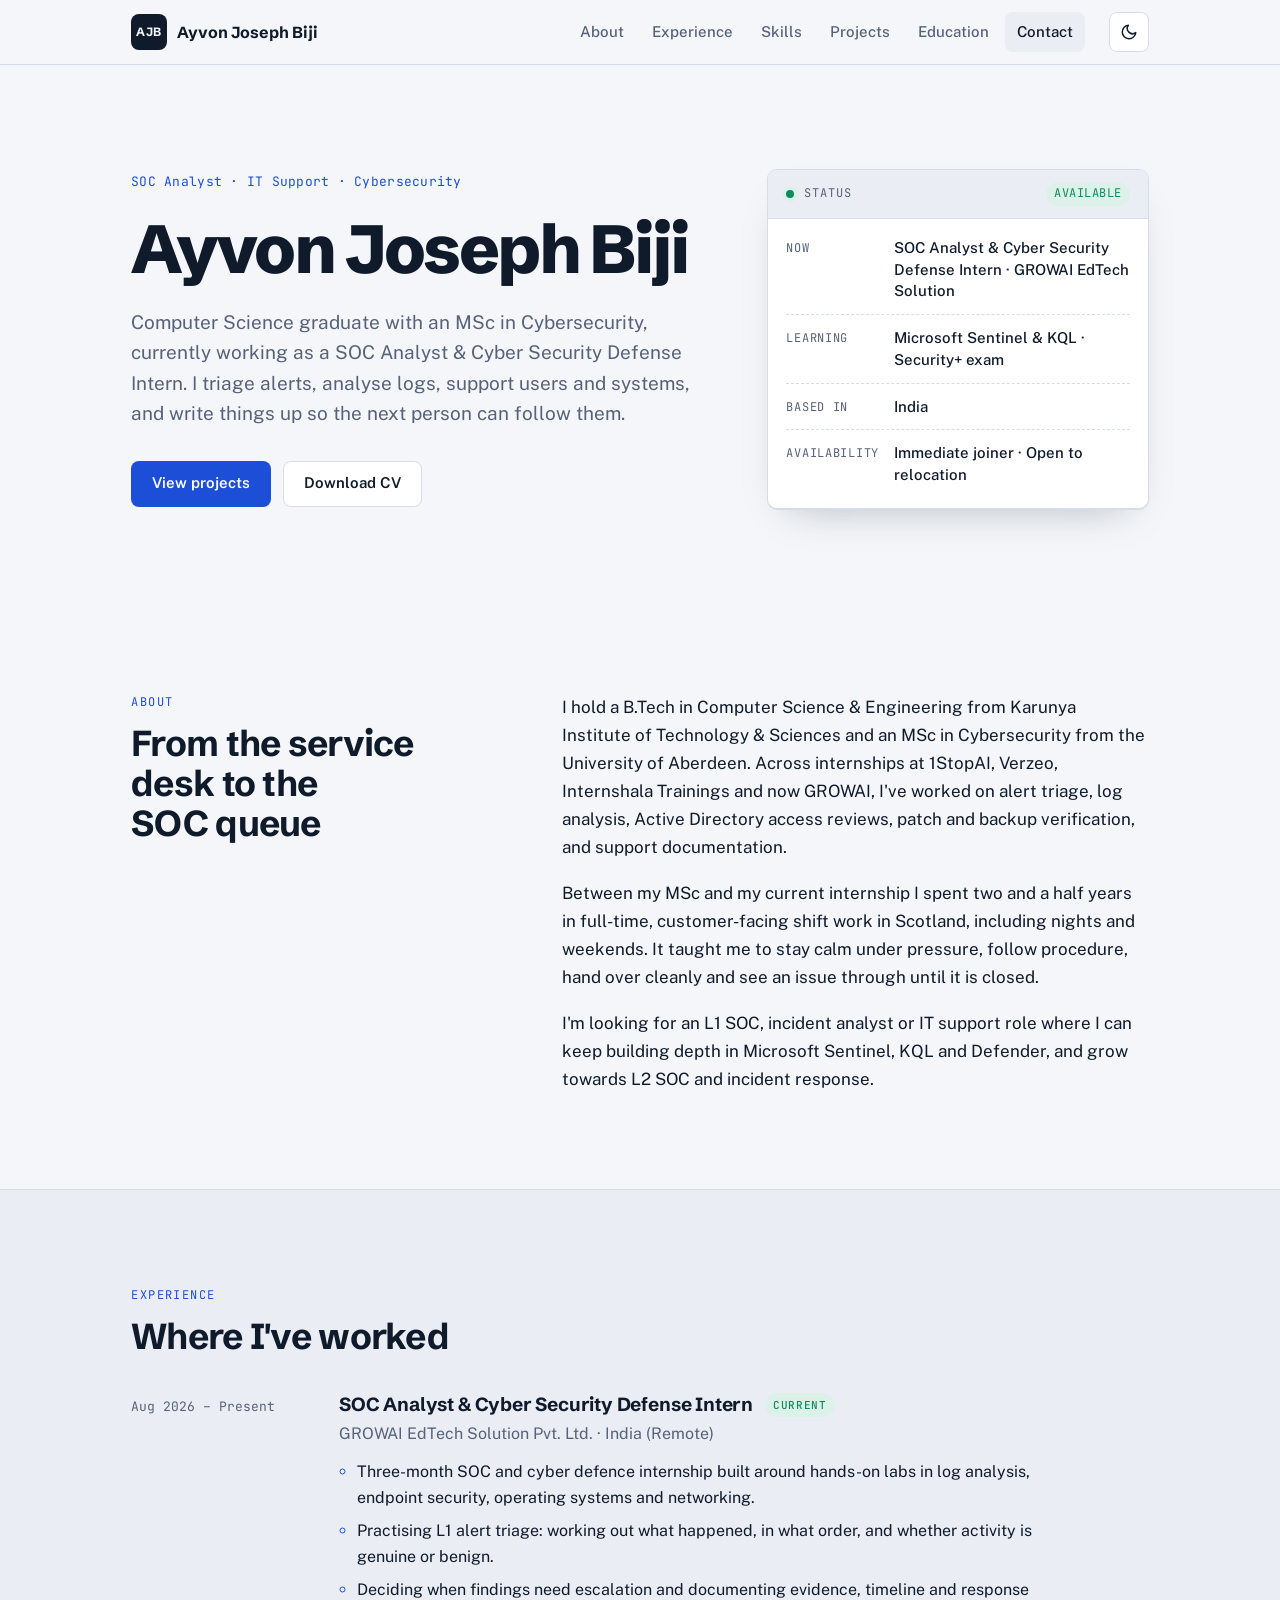
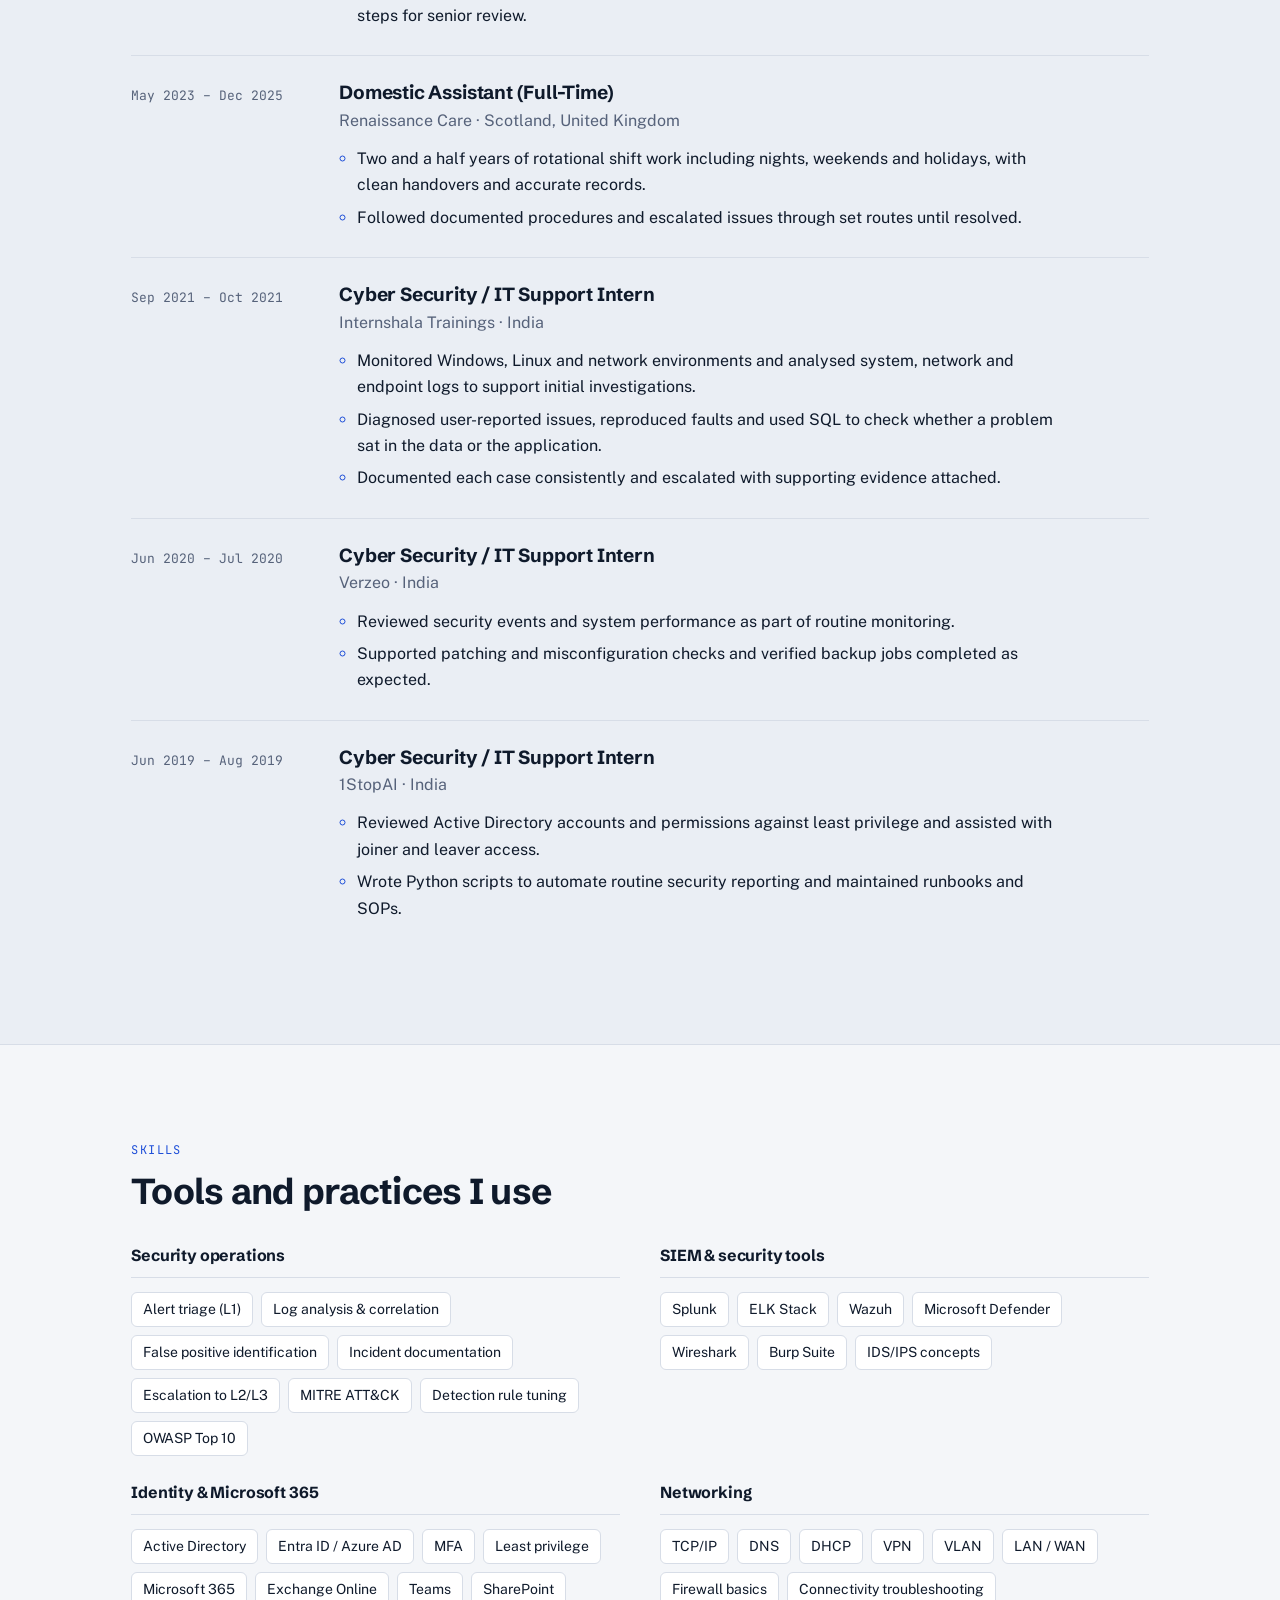
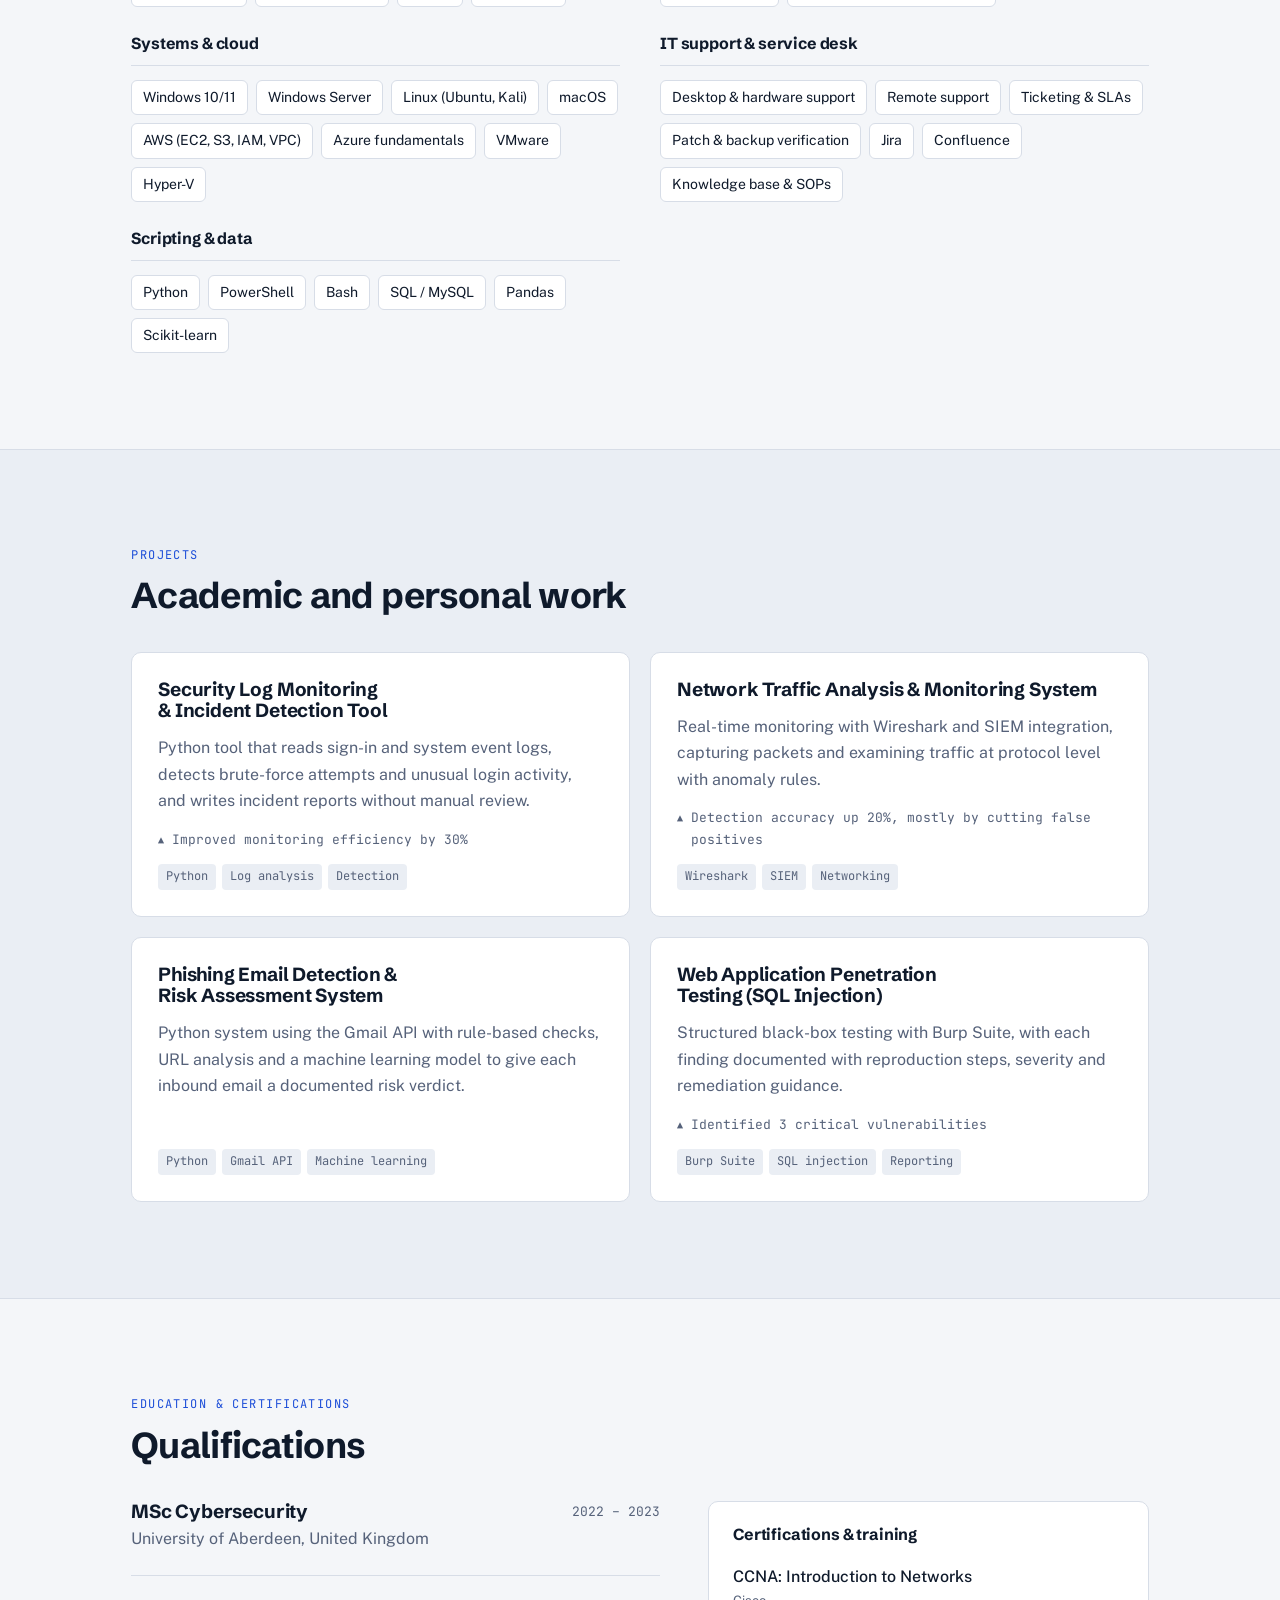
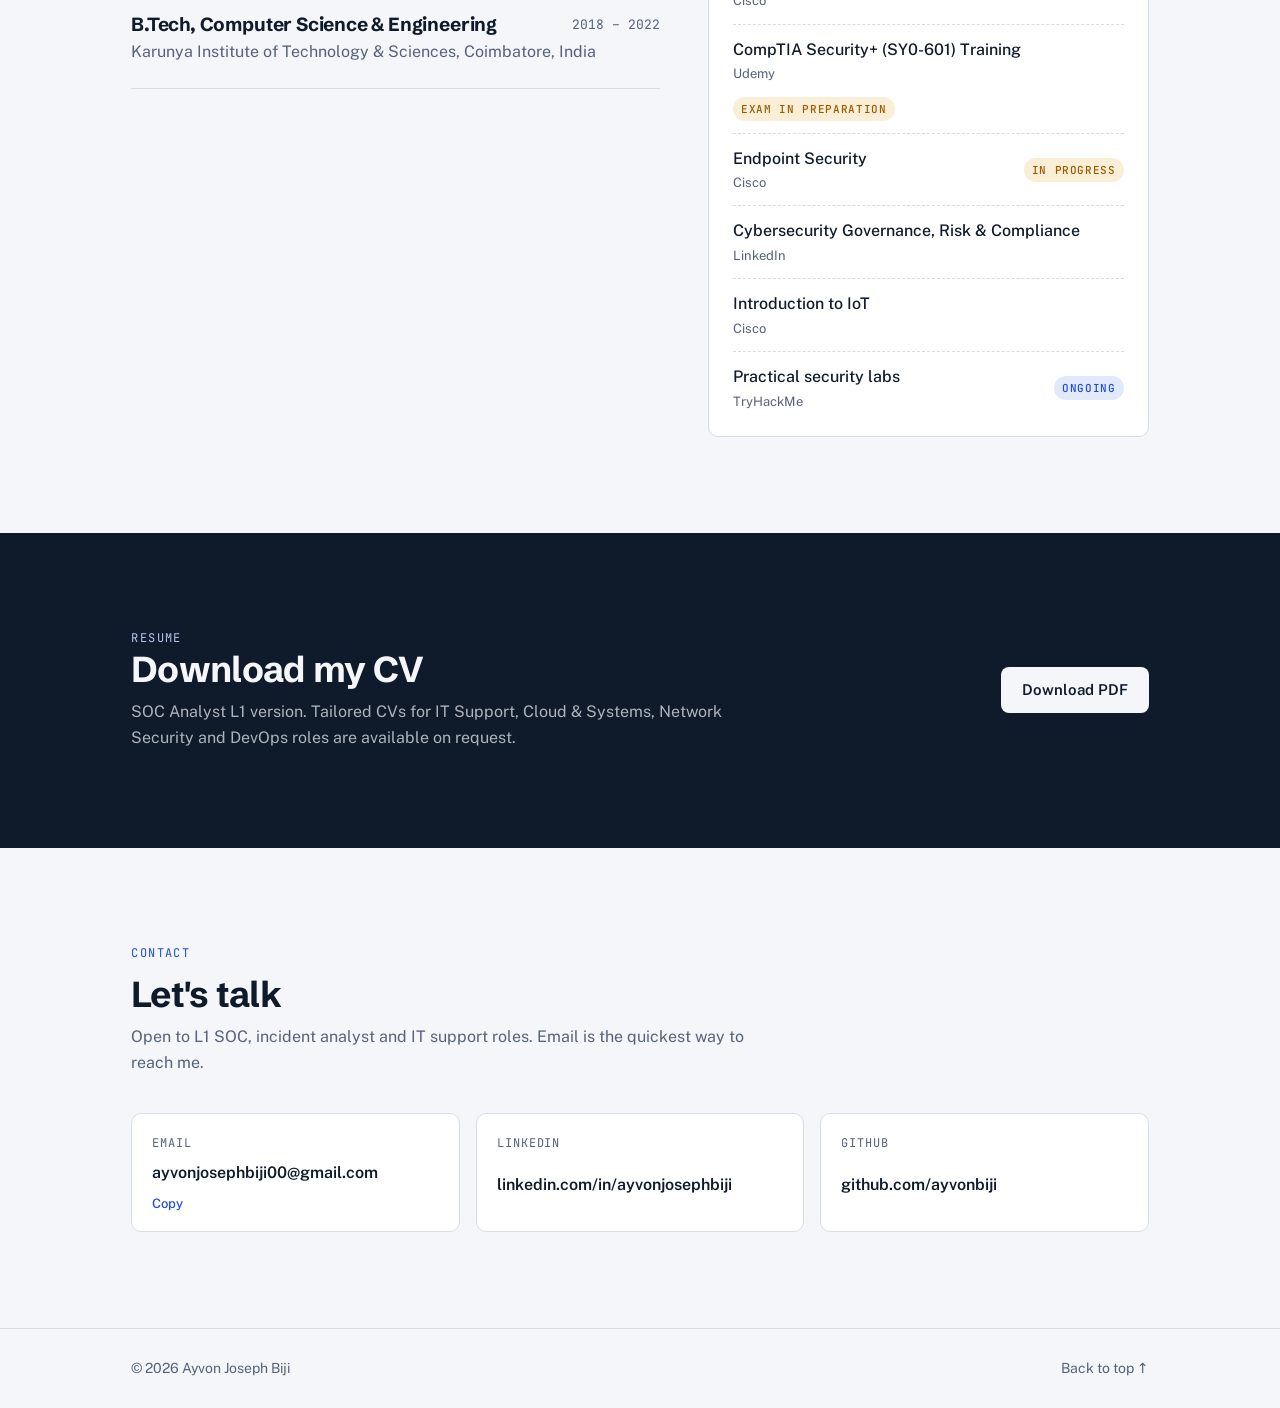
==== index.html @ 21d78de7 "Initial portfolio site Static HTML/CSS/JS portfolio built from CV content: hero, about, experience, " ====
<!doctype html>
<html lang="en">
<head>
  <meta charset="utf-8">
  <meta name="viewport" content="width=device-width, initial-scale=1, viewport-fit=cover">
  <title>Ayvon Joseph Biji · SOC Analyst & IT Support</title>
  <meta name="description" content="Portfolio of Ayvon Joseph Biji: SOC analyst, IT support and cybersecurity. MSc Cybersecurity (University of Aberdeen), B.Tech Computer Science.">
  <meta property="og:title" content="Ayvon Joseph Biji · SOC Analyst & IT Support">
  <meta property="og:description" content="SOC analyst, IT support and cybersecurity portfolio.">
  <meta property="og:type" content="website">
  <meta name="theme-color" content="#f4f6f9">
  <link rel="icon" href="assets/img/favicon.svg" type="image/svg+xml">
  <link rel="preconnect" href="https://fonts.googleapis.com">
  <link rel="preconnect" href="https://fonts.gstatic.com" crossorigin>
  <link rel="stylesheet" href="https://fonts.googleapis.com/css2?family=JetBrains+Mono:wght@400;500&family=Public+Sans:wght@400;500;600&family=Schibsted+Grotesk:wght@600;700;800&display=swap">
  <link rel="stylesheet" href="assets/css/styles.css">
  <!--PREVIEW-HEAD-END-->
</head>
<body>
<!--PREVIEW-BODY-START-->
  <a class="skip" href="#main">Skip to content</a>

  <header class="topbar" id="top">
    <div class="wrap topbar-inner">
      <a class="brand" href="#home" aria-label="Home"><span class="brand-mark" data-bind="initials"></span><span class="brand-name" data-bind="name"></span></a>
      <nav class="nav" id="nav" aria-label="Main">
        <a href="#about">About</a>
        <a href="#experience">Experience</a>
        <a href="#skills">Skills</a>
        <a href="#projects">Projects</a>
        <a href="#education">Education</a>
        <a href="#contact">Contact</a>
      </nav>
      <div class="topbar-actions">
        <button class="icon-btn" id="themeToggle" type="button" aria-label="Toggle dark mode">
          <svg viewBox="0 0 24 24" aria-hidden="true"><path d="M21 12.8A9 9 0 1 1 11.2 3a7 7 0 0 0 9.8 9.8Z"/></svg>
        </button>
        <button class="icon-btn menu-btn" id="menuToggle" type="button" aria-label="Open menu" aria-expanded="false" aria-controls="nav">
          <svg viewBox="0 0 24 24" aria-hidden="true"><path d="M4 7h16M4 12h16M4 17h16"/></svg>
        </button>
      </div>
    </div>
  </header>

  <main id="main">
    <section class="hero" id="home">
      <div class="wrap hero-grid">
        <div class="hero-copy">
          <p class="kicker" data-bind="headline"></p>
          <h1 data-bind="name"></h1>
          <p class="lead" data-bind="intro"></p>
          <div class="cta-row">
            <a class="btn btn-primary" href="#projects">View projects</a>
            <a class="btn btn-ghost" id="heroResume" href="#resume">Download CV</a>
          </div>
        </div>
        <aside class="case-card" aria-label="Current status">
          <div class="case-head"><span class="dot" aria-hidden="true"></span><span>Status</span><span class="case-id">Available</span></div>
          <dl class="case-fields" id="statusFields"></dl>
        </aside>
      </div>
    </section>

    <section class="section" id="about">
      <div class="wrap two-col">
        <header class="section-head"><p class="eyebrow">About</p><h2>From the service desk to the SOC queue</h2></header>
        <div class="prose" id="aboutBody"></div>
      </div>
    </section>

    <section class="section alt" id="experience">
      <div class="wrap">
        <header class="section-head"><p class="eyebrow">Experience</p><h2>Where I've worked</h2></header>
        <ol class="timeline" id="experienceList"></ol>
      </div>
    </section>

    <section class="section" id="skills">
      <div class="wrap">
        <header class="section-head"><p class="eyebrow">Skills</p><h2>Tools and practices I use</h2></header>
        <div class="skills-grid" id="skillsGrid"></div>
      </div>
    </section>

    <section class="section alt" id="projects">
      <div class="wrap">
        <header class="section-head"><p class="eyebrow">Projects</p><h2>Academic and personal work</h2></header>
        <div class="projects-grid" id="projectsGrid"></div>
      </div>
    </section>

    <section class="section" id="education">
      <div class="wrap">
        <header class="section-head"><p class="eyebrow">Education &amp; certifications</p><h2>Qualifications</h2></header>
        <div class="edu-layout">
          <div class="edu-list" id="educationList"></div>
          <div class="cert-box">
            <h3>Certifications &amp; training</h3>
            <ul class="cert-list" id="certList"></ul>
          </div>
        </div>
      </div>
    </section>

    <section class="section resume-band" id="resume">
      <div class="wrap resume-inner">
        <div>
          <p class="eyebrow">Resume</p>
          <h2>Download my CV</h2>
          <p class="muted" data-bind="resumeNote"></p>
        </div>
        <a class="btn btn-primary" id="resumeLink" href="#" download>Download PDF</a>
      </div>
    </section>

    <section class="section" id="contact">
      <div class="wrap">
        <header class="section-head"><p class="eyebrow">Contact</p><h2>Let's talk</h2><p class="muted">Open to L1 SOC, incident analyst and IT support roles. Email is the quickest way to reach me.</p></header>
        <div class="contact-grid" id="contactGrid"></div>
      </div>
    </section>
  </main>

  <footer class="footer">
    <div class="wrap footer-inner">
      <span>© <span id="year"></span> <span data-bind="name"></span></span>
      <a href="#home">Back to top ↑</a>
    </div>
  </footer>
<!--PREVIEW-BODY-END-->
  <script src="assets/js/content.js"></script>
  <script src="assets/js/main.js"></script>
</body>
</html>
---- assets/css/styles.css ----
/* Layout: single 1120px column; hero splits into intro + status card; sections alternate two surface tones. */
:root {
  --bg: #f4f6f9;
  --surface: #ffffff;
  --surface-2: #eaeef4;
  --ink: #0f1a2b;
  --muted: #56627a;
  --line: #d7dde7;
  --accent: #1d4ed8;
  --accent-ink: #ffffff;
  --accent-soft: #e2e9fb;
  --signal: #0f8a5f;
  --signal-soft: #dcf2e8;
  --warn: #9a5b00;
  --warn-soft: #fbeed6;

  --font-display: "Schibsted Grotesk", "Helvetica Neue", Arial, sans-serif;
  --font-body: "Public Sans", system-ui, -apple-system, "Segoe UI", Roboto, sans-serif;
  --font-mono: "JetBrains Mono", ui-monospace, SFMono-Regular, Menlo, Consolas, monospace;

  --step--1: 0.8125rem;
  --step-0: 1rem;
  --step-1: 1.1875rem;
  --step-2: 1.5rem;
  --step-3: clamp(1.75rem, 1.3rem + 1.6vw, 2.25rem);
  --step-4: clamp(2.5rem, 1.6rem + 3.6vw, 4.25rem);

  --radius: 10px;
  --wrap: 1120px;
  --header-h: 64px;
  color-scheme: light;
}
@media (prefers-color-scheme: dark) {
  :root:not([data-theme="light"]) {
    --bg: #0c121c; --surface: #131b28; --surface-2: #101824; --ink: #e6ebf3; --muted: #9aa6ba;
    --line: #243044; --accent: #7aa2ff; --accent-ink: #0c121c; --accent-soft: #1b2a4a;
    --signal: #4fd19b; --signal-soft: #12332a; --warn: #f0b75a; --warn-soft: #3a2b12;
    color-scheme: dark;
  }
}
:root[data-theme="dark"] {
  --bg: #0c121c; --surface: #131b28; --surface-2: #101824; --ink: #e6ebf3; --muted: #9aa6ba;
  --line: #243044; --accent: #7aa2ff; --accent-ink: #0c121c; --accent-soft: #1b2a4a;
  --signal: #4fd19b; --signal-soft: #12332a; --warn: #f0b75a; --warn-soft: #3a2b12;
  color-scheme: dark;
}

*, *::before, *::after { box-sizing: border-box; }
html { scroll-behavior: smooth; scroll-padding-top: calc(var(--header-h) + 16px); }
@media (prefers-reduced-motion: reduce) { html { scroll-behavior: auto; } * { transition: none !important; } }
body {
  margin: 0;
  background: var(--bg);
  color: var(--ink);
  font: 400 var(--step-0)/1.65 var(--font-body);
  -webkit-font-smoothing: antialiased;
}
img { max-width: 100%; }
a { color: var(--accent); text-underline-offset: 3px; }
h1, h2, h3 { font-family: var(--font-display); line-height: 1.12; margin: 0; text-wrap: balance; letter-spacing: -0.02em; }
h2 { font-size: var(--step-3); font-weight: 700; }
h3 { font-size: var(--step-1); font-weight: 700; letter-spacing: -0.01em; }
p { margin: 0; }
:focus-visible { outline: 2px solid var(--accent); outline-offset: 3px; border-radius: 4px; }

.wrap { width: 100%; max-width: var(--wrap); margin-inline: auto; padding-inline: max(16px, 4vw); }
.muted { color: var(--muted); }
.skip { position: absolute; left: -999px; top: 8px; background: var(--accent); color: var(--accent-ink); padding: 8px 12px; border-radius: 6px; z-index: 100; }
.skip:focus { left: 16px; }
.ph { background: var(--warn-soft); color: var(--warn); border-radius: 4px; padding: 0 4px; }

/* Header */
.topbar {
  position: sticky; top: env(safe-area-inset-top, 0px); z-index: 50;
  background: color-mix(in srgb, var(--bg) 88%, transparent);
  backdrop-filter: saturate(1.4) blur(10px);
  -webkit-backdrop-filter: saturate(1.4) blur(10px);
  border-bottom: 1px solid var(--line);
}
.topbar-inner { display: flex; align-items: center; gap: 24px; height: var(--header-h); }
.brand { display: flex; align-items: center; gap: 10px; text-decoration: none; color: var(--ink); font-family: var(--font-display); font-weight: 700; min-width: 0; }
.brand-mark { display: grid; place-items: center; width: 36px; height: 36px; border-radius: 8px; background: var(--ink); color: var(--bg); font-size: 0.75rem; letter-spacing: 0.04em; flex: none; }
.brand-name { white-space: nowrap; overflow: hidden; text-overflow: ellipsis; }
.nav { display: flex; gap: 4px; margin-left: auto; }
.nav a { color: var(--muted); text-decoration: none; font-size: 0.9375rem; font-weight: 500; padding: 8px 12px; border-radius: 8px; transition: color .15s, background .15s; }
.nav a:hover { color: var(--ink); background: var(--surface-2); }
.nav a.active { color: var(--ink); background: var(--surface-2); }
.topbar-actions { display: flex; gap: 6px; }
.icon-btn { display: grid; place-items: center; width: 40px; height: 40px; border-radius: 8px; border: 1px solid var(--line); background: var(--surface); color: var(--ink); cursor: pointer; }
.icon-btn svg { width: 18px; height: 18px; fill: none; stroke: currentColor; stroke-width: 2; stroke-linecap: round; stroke-linejoin: round; }
.menu-btn { display: none; }

@media (max-width: 860px) {
  .menu-btn { display: grid; }
  .topbar-actions { margin-left: auto; }
  .nav {
    position: absolute; left: 0; right: 0; top: var(--header-h);
    flex-direction: column; gap: 0; margin: 0;
    padding: 8px max(16px, 4vw) 16px;
    background: var(--bg); border-bottom: 1px solid var(--line);
    display: none;
  }
  .nav.open { display: flex; }
  .nav a { padding: 12px; font-size: 1rem; }
}

/* Buttons */
.btn { display: inline-flex; align-items: center; justify-content: center; gap: 8px; min-height: 46px; padding: 0 20px; border-radius: 8px; font-weight: 600; font-size: 0.9375rem; text-decoration: none; border: 1px solid transparent; cursor: pointer; transition: transform .15s, background .15s, border-color .15s; }
.btn:hover { transform: translateY(-1px); }
.btn-primary { background: var(--accent); color: var(--accent-ink); }
.btn-ghost { border-color: var(--line); color: var(--ink); background: var(--surface); }
.btn-ghost:hover { border-color: var(--muted); }

/* Hero */
.hero { padding-block: clamp(48px, 9vw, 104px) clamp(48px, 7vw, 88px); }
.hero-grid { display: grid; grid-template-columns: minmax(0, 1.5fr) minmax(0, 1fr); gap: clamp(32px, 5vw, 64px); align-items: center; }
.kicker { font-family: var(--font-mono); font-size: var(--step--1); color: var(--accent); letter-spacing: 0.02em; margin-bottom: 18px; }
.hero h1 { font-size: var(--step-4); font-weight: 800; letter-spacing: -0.035em; }
.lead { font-size: var(--step-1); color: var(--muted); max-width: 58ch; margin-top: 20px; line-height: 1.6; }
.cta-row { display: flex; flex-wrap: wrap; gap: 12px; margin-top: 32px; }

.case-card { background: var(--surface); border: 1px solid var(--line); border-radius: var(--radius); overflow: hidden; box-shadow: 0 1px 0 var(--line), 0 18px 40px -24px rgb(15 26 43 / 0.35); }
.case-head { display: flex; align-items: center; gap: 10px; padding: 12px 18px; border-bottom: 1px solid var(--line); font-family: var(--font-mono); font-size: 0.75rem; text-transform: uppercase; letter-spacing: 0.08em; color: var(--muted); background: var(--surface-2); }
.case-id { margin-left: auto; color: var(--signal); background: var(--signal-soft); padding: 2px 8px; border-radius: 999px; letter-spacing: 0.04em; }
.dot { width: 8px; height: 8px; border-radius: 50%; background: var(--signal); box-shadow: 0 0 0 4px var(--signal-soft); }
.case-fields { margin: 0; padding: 6px 18px 10px; }
.case-fields div { display: grid; grid-template-columns: 96px minmax(0, 1fr); gap: 12px; padding: 12px 0; border-bottom: 1px dashed var(--line); }
.case-fields div:last-child { border-bottom: 0; }
.case-fields dt { font-family: var(--font-mono); font-size: 0.75rem; color: var(--muted); text-transform: uppercase; letter-spacing: 0.06em; padding-top: 2px; }
.case-fields dd { margin: 0; font-weight: 500; font-size: 0.9375rem; line-height: 1.45; min-width: 0; }

/* Sections */
.section { padding-block: clamp(56px, 8vw, 96px); }
.section.alt { background: var(--surface-2); border-block: 1px solid var(--line); }
.section-head { margin-bottom: 36px; display: grid; gap: 10px; max-width: 62ch; }
.eyebrow { font-family: var(--font-mono); font-size: 0.75rem; text-transform: uppercase; letter-spacing: 0.12em; color: var(--accent); }
.two-col { display: grid; grid-template-columns: minmax(0, 1fr) minmax(0, 1.6fr); gap: clamp(24px, 5vw, 64px); }
.two-col .section-head { margin-bottom: 0; align-content: start; }
.prose { display: grid; gap: 18px; max-width: 66ch; font-size: 1.0625rem; min-width: 0; }

/* Timeline */
.timeline { list-style: none; margin: 0; padding: 0; display: grid; }
.tl-item { display: grid; grid-template-columns: 180px minmax(0, 1fr); gap: 28px; padding: 26px 0; border-top: 1px solid var(--line); }
.tl-item:first-child { border-top: 0; padding-top: 0; }
.tl-date { font-family: var(--font-mono); font-size: var(--step--1); color: var(--muted); font-variant-numeric: tabular-nums; padding-top: 3px; }
.tl-body { min-width: 0; }
.tl-title { display: flex; flex-wrap: wrap; align-items: center; gap: 8px 12px; }
.tl-org { color: var(--muted); margin-top: 4px; }
.tl-points { margin: 12px 0 0; padding-left: 18px; display: grid; gap: 6px; max-width: 72ch; }
.tl-points li::marker { color: var(--accent); }
.pill { font-family: var(--font-mono); font-size: 0.6875rem; text-transform: uppercase; letter-spacing: 0.06em; padding: 3px 8px; border-radius: 999px; background: var(--signal-soft); color: var(--signal); font-weight: 500; }
.pill.warn { background: var(--warn-soft); color: var(--warn); }
.pill.neutral { background: var(--accent-soft); color: var(--accent); }

/* Skills */
.skills-grid { display: grid; grid-template-columns: repeat(auto-fill, minmax(min(100%, 320px), 1fr)); gap: 28px 40px; }
.skill-group h3 { font-size: 1rem; padding-bottom: 12px; margin-bottom: 14px; border-bottom: 1px solid var(--line); }
.chips { display: flex; flex-wrap: wrap; gap: 8px; list-style: none; margin: 0; padding: 0; }
.chips li { font-size: 0.875rem; padding: 5px 11px; border: 1px solid var(--line); border-radius: 6px; background: var(--surface); }

/* Projects */
.projects-grid { display: grid; grid-template-columns: repeat(2, minmax(0, 1fr)); gap: 20px; }
.project { display: flex; flex-direction: column; gap: 14px; padding: 26px; background: var(--surface); border: 1px solid var(--line); border-radius: var(--radius); transition: border-color .15s, transform .15s; }
.project:hover { border-color: var(--accent); transform: translateY(-2px); }
.project p { color: var(--muted); }
.result { font-family: var(--font-mono); font-size: 0.8125rem; color: var(--signal); display: flex; gap: 8px; align-items: baseline; }
.result::before { content: "▲"; font-size: 0.625rem; }
.tags { display: flex; flex-wrap: wrap; gap: 6px; list-style: none; margin: auto 0 0; padding: 0; }
.tags li { font-family: var(--font-mono); font-size: 0.75rem; color: var(--muted); background: var(--surface-2); padding: 3px 8px; border-radius: 4px; }
.project-links { display: flex; gap: 16px; font-weight: 600; font-size: 0.9375rem; }

/* Education */
.edu-layout { display: grid; grid-template-columns: minmax(0, 1.2fr) minmax(0, 1fr); gap: clamp(24px, 4vw, 48px); align-items: start; }
.edu-list { display: grid; gap: 16px; }
.edu { display: grid; grid-template-columns: minmax(0, 1fr) auto; gap: 4px 16px; padding: 22px 0; border-bottom: 1px solid var(--line); }
.edu:first-child { padding-top: 0; }
.edu .years { font-family: var(--font-mono); font-size: var(--step--1); color: var(--muted); font-variant-numeric: tabular-nums; }
.edu .school { grid-column: 1 / -1; color: var(--muted); }
.cert-box { background: var(--surface); border: 1px solid var(--line); border-radius: var(--radius); padding: 24px; }
.cert-box h3 { font-size: 1rem; margin-bottom: 8px; }
.cert-list { list-style: none; margin: 0; padding: 0; }
.cert-list li { display: flex; justify-content: space-between; align-items: center; gap: 12px; padding: 12px 0; border-bottom: 1px dashed var(--line); flex-wrap: wrap; }
.cert-list li:last-child { border-bottom: 0; padding-bottom: 0; }
.cert-name { font-weight: 500; }
.cert-issuer { display: block; font-size: 0.8125rem; color: var(--muted); }

/* Resume band */
.resume-band { background: var(--ink); color: var(--bg); }
.resume-band .eyebrow { color: color-mix(in srgb, var(--bg) 70%, var(--accent)); }
.resume-band .muted { color: color-mix(in srgb, var(--bg) 70%, var(--ink)); max-width: 60ch; margin-top: 10px; }
.resume-inner { display: flex; align-items: center; justify-content: space-between; gap: 24px; flex-wrap: wrap; }
.resume-band .btn-primary { background: var(--bg); color: var(--ink); }

/* Contact */
.contact-grid { display: grid; grid-template-columns: repeat(auto-fit, minmax(min(100%, 240px), 1fr)); gap: 16px; }
.contact-item { display: grid; gap: 6px; padding: 20px; background: var(--surface); border: 1px solid var(--line); border-radius: var(--radius); min-width: 0; }
.contact-item .label { font-family: var(--font-mono); font-size: 0.75rem; text-transform: uppercase; letter-spacing: 0.08em; color: var(--muted); }
.contact-item .value { font-weight: 600; overflow-wrap: anywhere; color: var(--ink); text-decoration: none; }
.contact-item a.value:hover { color: var(--accent); }
.copy-btn { justify-self: start; margin-top: 4px; font: 500 0.8125rem var(--font-body); color: var(--accent); background: none; border: 0; padding: 0; cursor: pointer; }

/* Footer */
.footer { border-top: 1px solid var(--line); padding-block: 28px; color: var(--muted); font-size: 0.875rem; }
.footer-inner { display: flex; justify-content: space-between; gap: 16px; flex-wrap: wrap; }
.footer a { color: var(--muted); text-decoration: none; }
.footer a:hover { color: var(--ink); }

/* Responsive */
@media (max-width: 860px) {
  .hero-grid, .two-col, .edu-layout { grid-template-columns: minmax(0, 1fr); }
  .projects-grid { grid-template-columns: minmax(0, 1fr); }
  .tl-item { grid-template-columns: minmax(0, 1fr); gap: 6px; }
}
@media (max-width: 480px) {
  .brand-name { display: none; }
  .project { padding: 20px; }
  .case-fields div { grid-template-columns: minmax(0, 1fr); gap: 2px; }
  .cta-row .btn { flex: 1 1 auto; }
}
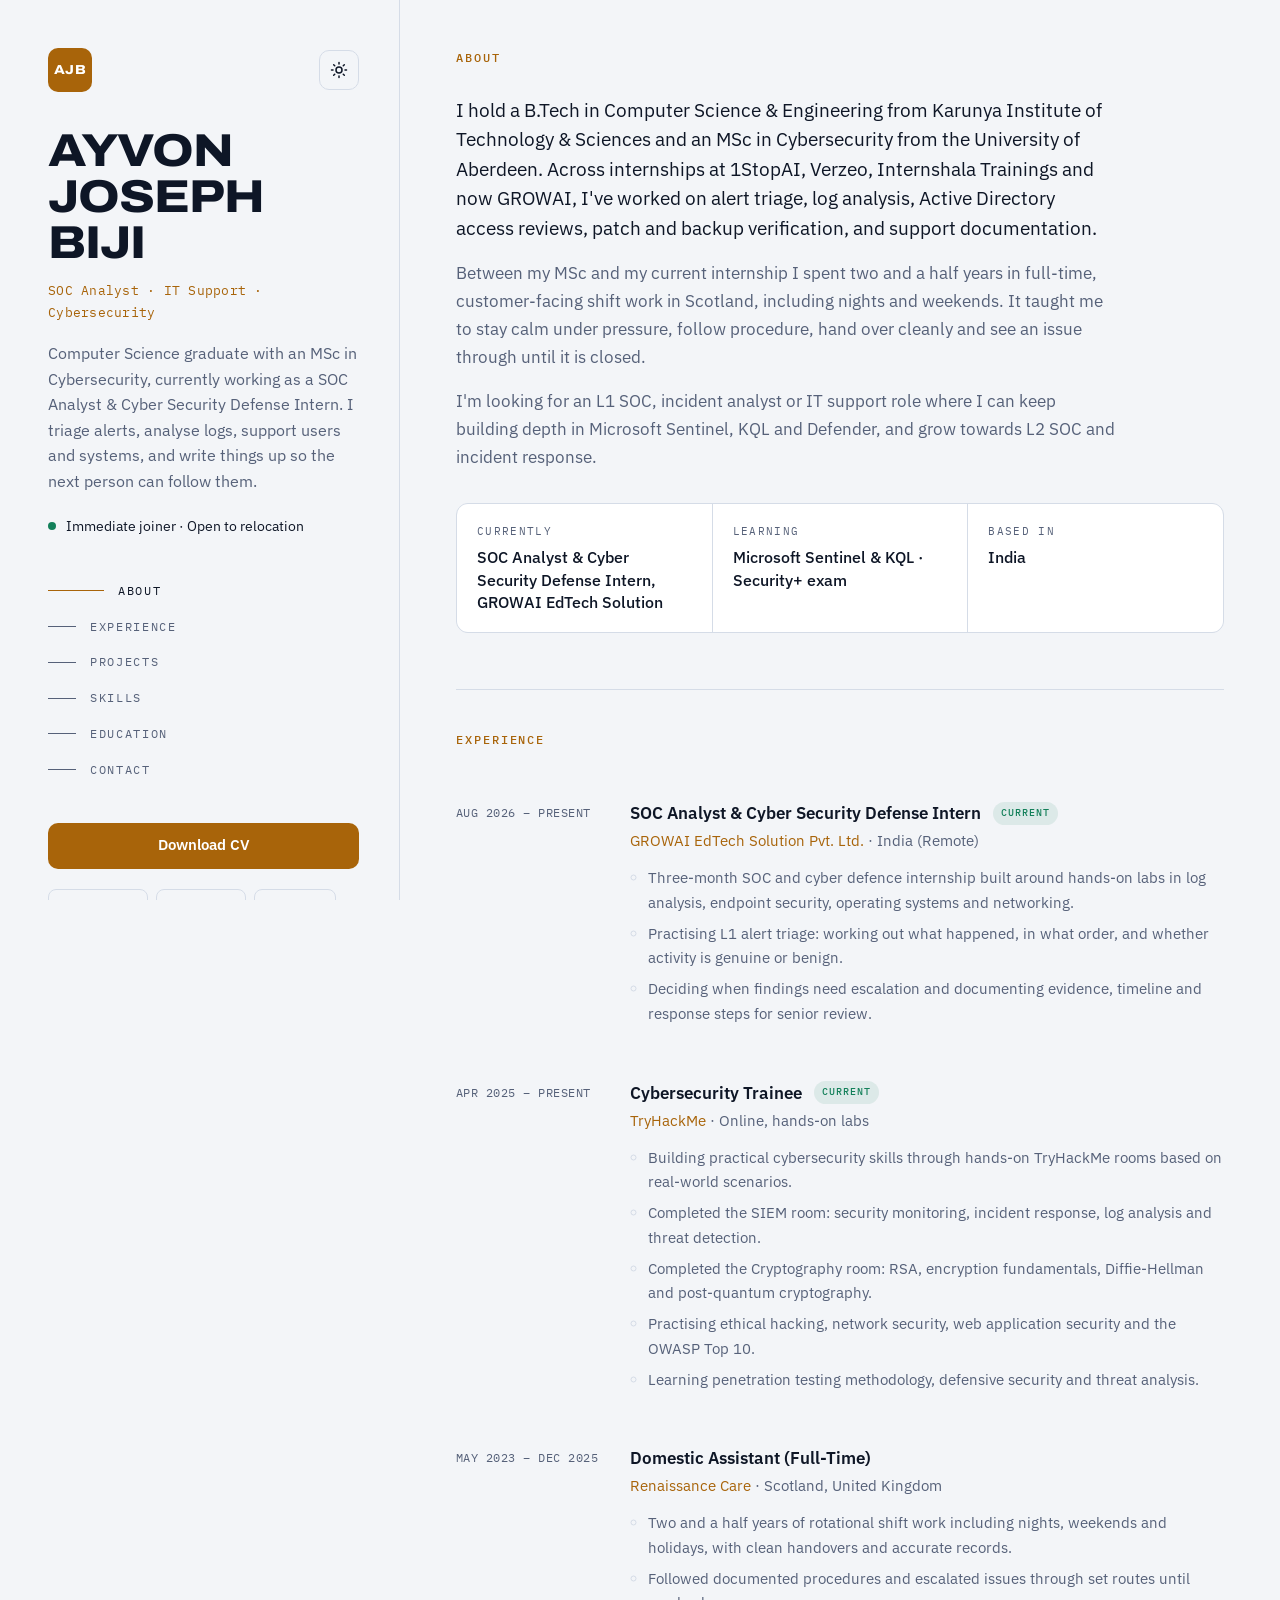
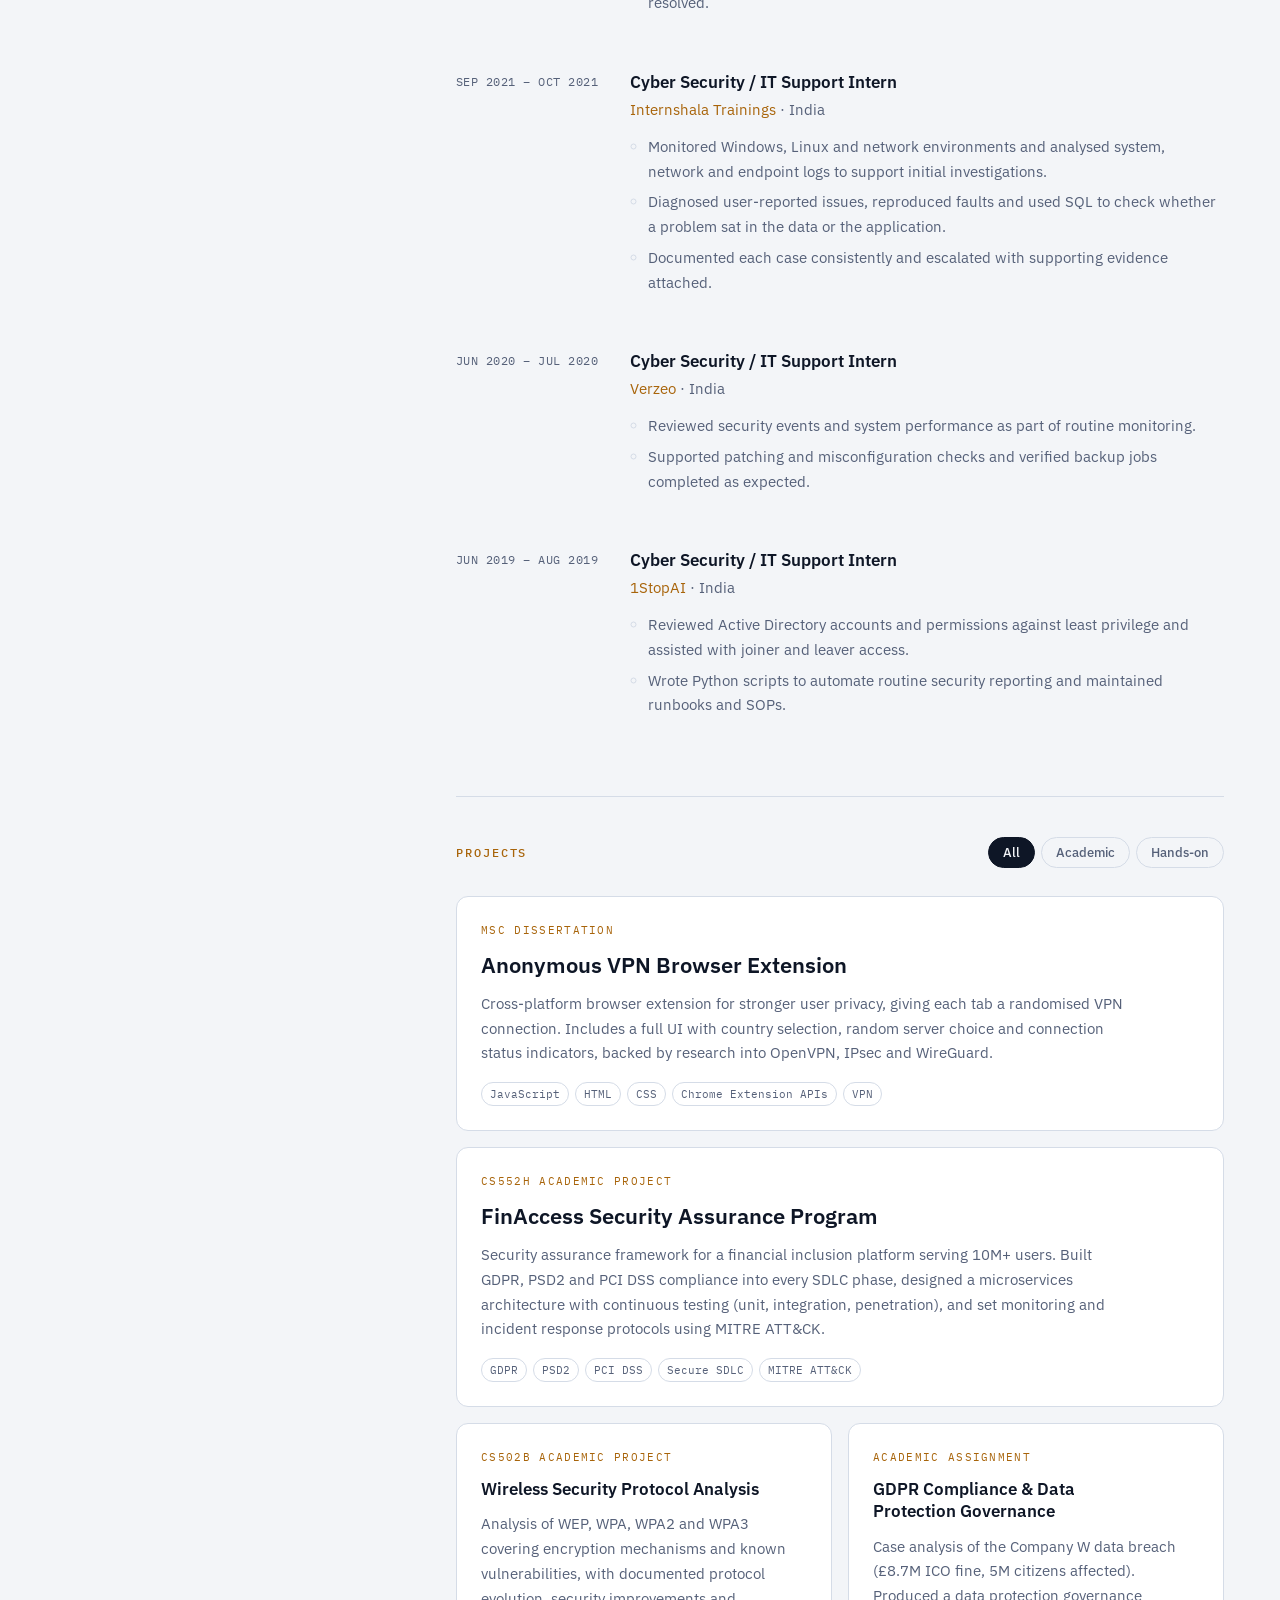
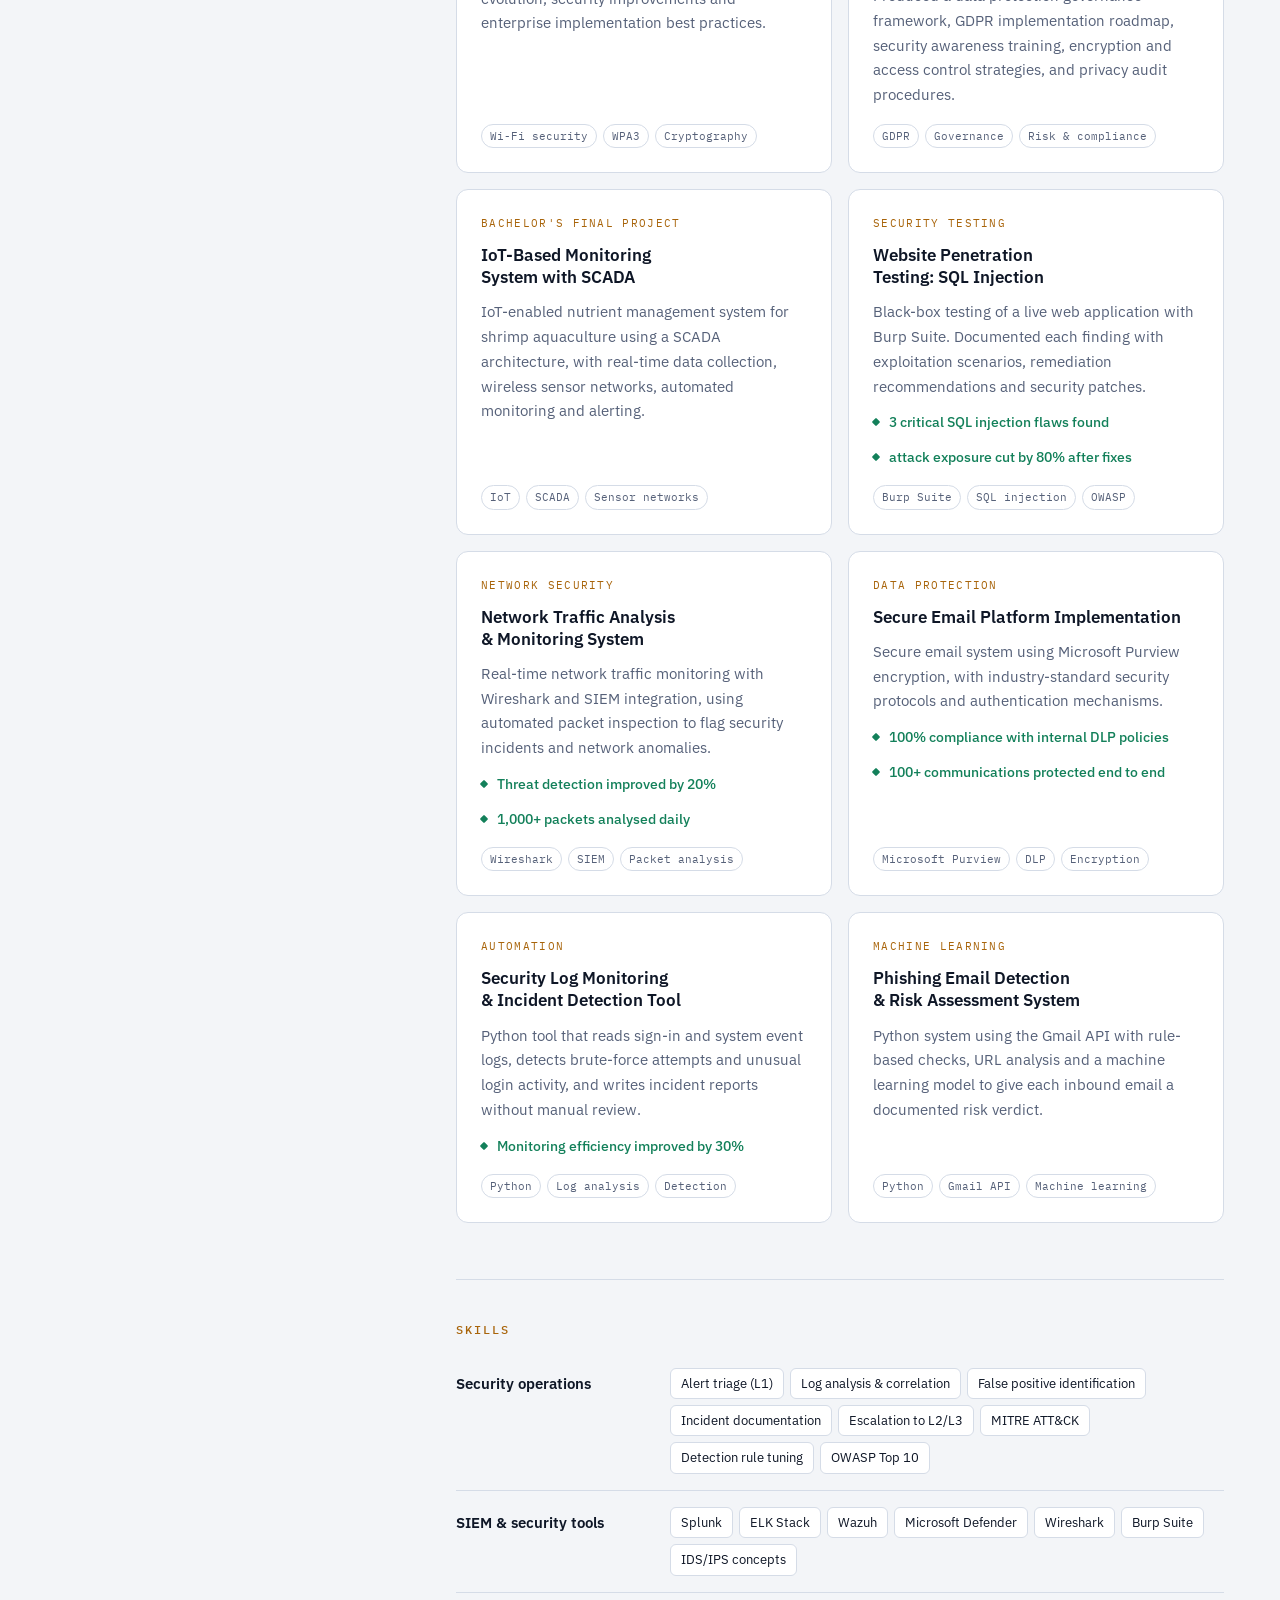
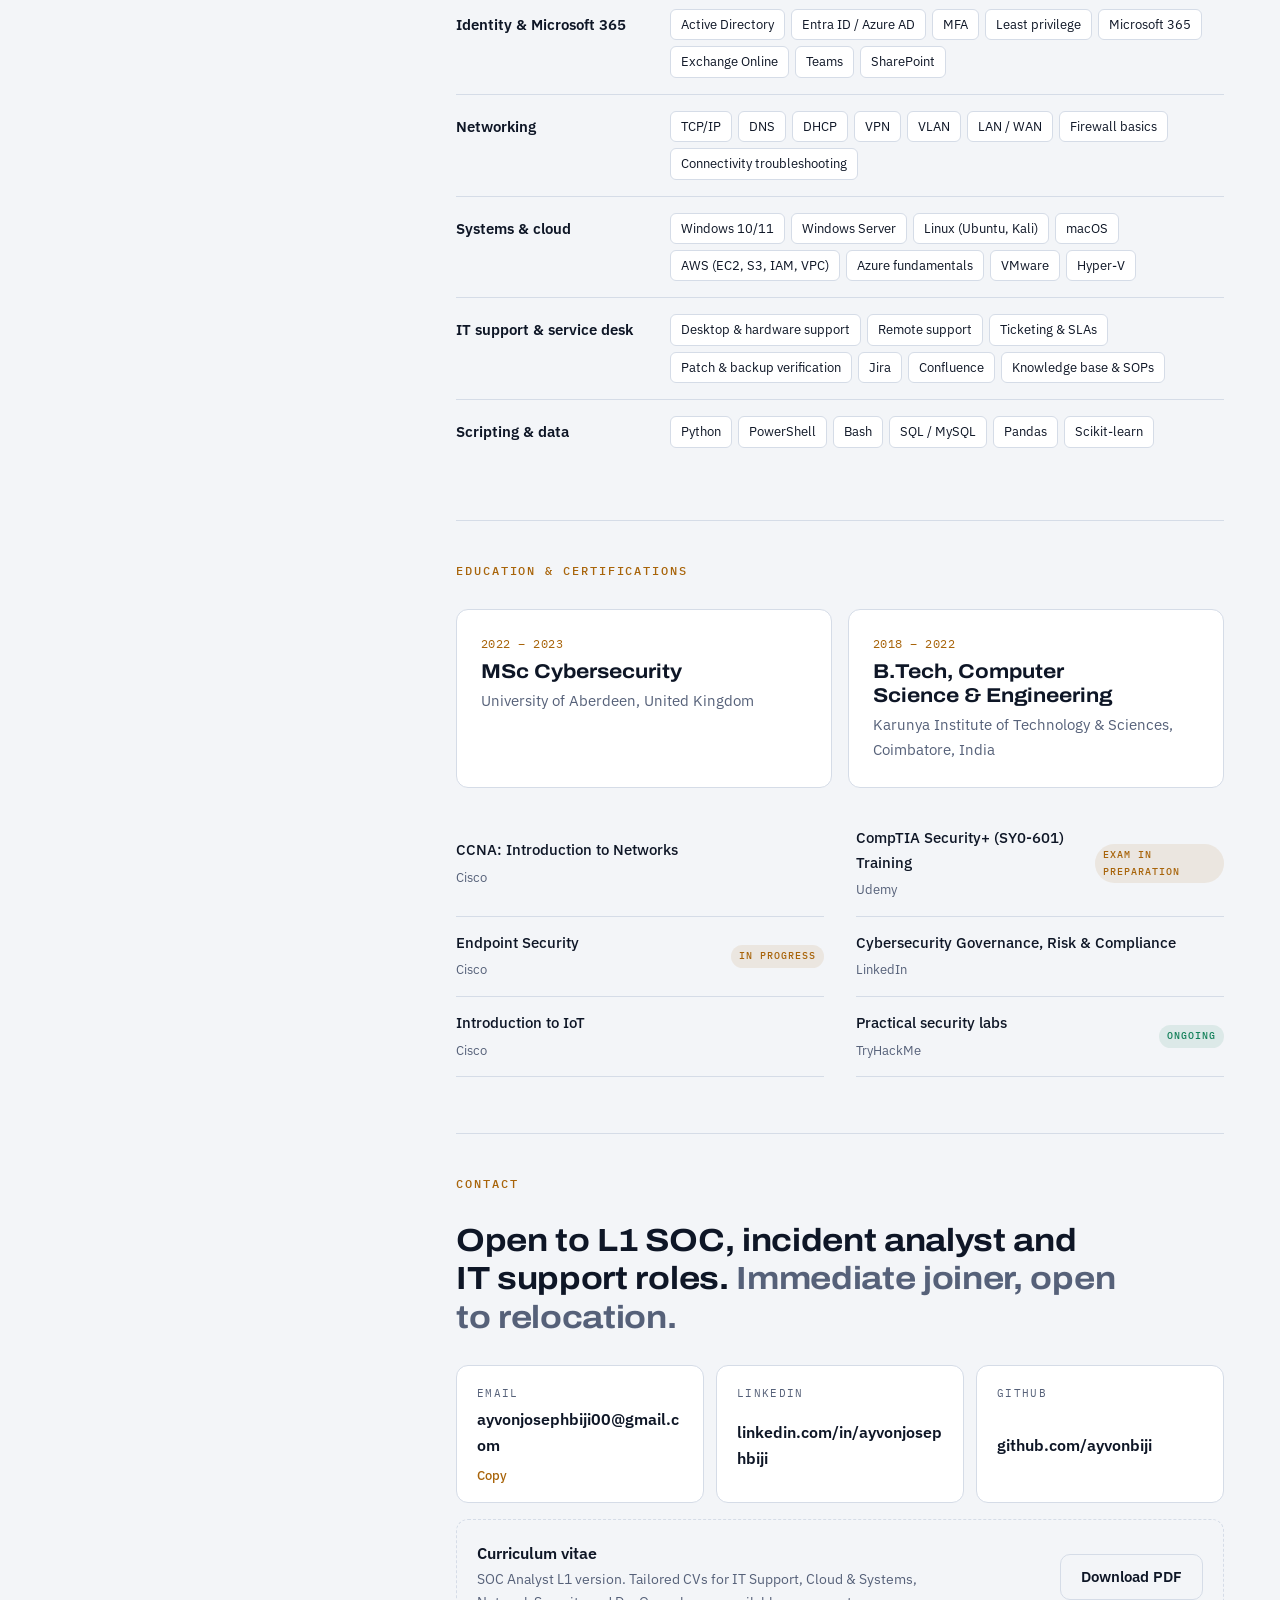
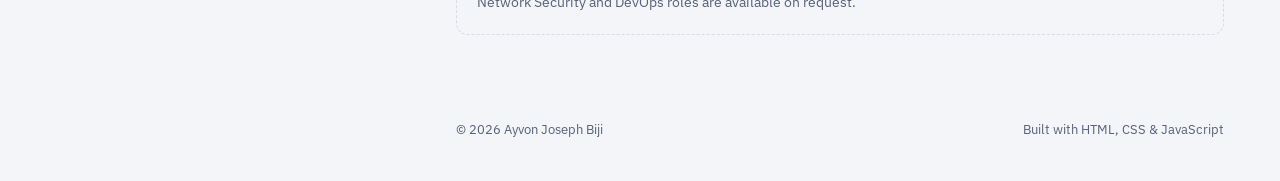
==== commit 2e38dab4: "New sidebar design, TryHackMe role and full project list - New main template: fixed profile sidebar," ====
--- a/index.html
+++ b/index.html
@@ -3,130 +3,112 @@
 <head>
   <meta charset="utf-8">
   <meta name="viewport" content="width=device-width, initial-scale=1, viewport-fit=cover">
-  <title>Ayvon Joseph Biji · SOC Analyst & IT Support</title>
-  <meta name="description" content="Portfolio of Ayvon Joseph Biji: SOC analyst, IT support and cybersecurity. MSc Cybersecurity (University of Aberdeen), B.Tech Computer Science.">
-  <meta property="og:title" content="Ayvon Joseph Biji · SOC Analyst & IT Support">
-  <meta property="og:description" content="SOC analyst, IT support and cybersecurity portfolio.">
+  <title>Ayvon Joseph Biji · SOC Analyst & Cybersecurity</title>
+  <meta name="description" content="Portfolio of Ayvon Joseph Biji: SOC analyst, cybersecurity and IT support. MSc Cybersecurity (University of Aberdeen), B.Tech Computer Science.">
+  <meta property="og:title" content="Ayvon Joseph Biji · SOC Analyst & Cybersecurity">
+  <meta property="og:description" content="SOC analyst, cybersecurity and IT support portfolio.">
   <meta property="og:type" content="website">
-  <meta name="theme-color" content="#f4f6f9">
+  <meta name="theme-color" content="#0b111c">
   <link rel="icon" href="assets/img/favicon.svg" type="image/svg+xml">
   <link rel="preconnect" href="https://fonts.googleapis.com">
   <link rel="preconnect" href="https://fonts.gstatic.com" crossorigin>
-  <link rel="stylesheet" href="https://fonts.googleapis.com/css2?family=JetBrains+Mono:wght@400;500&family=Public+Sans:wght@400;500;600&family=Schibsted+Grotesk:wght@600;700;800&display=swap">
+  <link rel="stylesheet" href="https://fonts.googleapis.com/css2?family=Archivo:wdth,wght@112,700;112,800&family=IBM+Plex+Mono:wght@400;500&family=IBM+Plex+Sans:wght@400;500;600&display=swap">
   <link rel="stylesheet" href="assets/css/styles.css">
-  <!--PREVIEW-HEAD-END-->
 </head>
 <body>
 <!--PREVIEW-BODY-START-->
   <a class="skip" href="#main">Skip to content</a>
 
-  <header class="topbar" id="top">
-    <div class="wrap topbar-inner">
-      <a class="brand" href="#home" aria-label="Home"><span class="brand-mark" data-bind="initials"></span><span class="brand-name" data-bind="name"></span></a>
-      <nav class="nav" id="nav" aria-label="Main">
-        <a href="#about">About</a>
-        <a href="#experience">Experience</a>
-        <a href="#skills">Skills</a>
-        <a href="#projects">Projects</a>
-        <a href="#education">Education</a>
-        <a href="#contact">Contact</a>
+  <div class="shell">
+    <aside class="side" id="side">
+      <div class="side-top">
+        <a class="mark" href="#about" data-bind="initials" aria-label="Back to top"></a>
+        <div class="side-actions">
+          <button class="icon-btn" id="themeToggle" type="button" aria-label="Toggle light or dark mode">
+            <svg viewBox="0 0 24 24" aria-hidden="true"><circle cx="12" cy="12" r="4"/><path d="M12 2v2M12 20v2M4.9 4.9l1.4 1.4M17.7 17.7l1.4 1.4M2 12h2M20 12h2M4.9 19.1l1.4-1.4M17.7 6.3l1.4-1.4"/></svg>
+          </button>
+          <button class="icon-btn menu-btn" id="menuToggle" type="button" aria-label="Open menu" aria-expanded="false" aria-controls="nav">
+            <svg viewBox="0 0 24 24" aria-hidden="true"><path d="M4 7h16M4 12h16M4 17h16"/></svg>
+          </button>
+        </div>
+      </div>
+
+      <div class="id-block">
+        <h1 data-bind="name"></h1>
+        <p class="role" data-bind="headline"></p>
+        <p class="side-intro" data-bind="intro"></p>
+        <p class="status"><span class="beacon" aria-hidden="true"></span><span data-bind="availability"></span></p>
+      </div>
+
+      <nav class="nav" id="nav" aria-label="Sections">
+        <a href="#about"><span class="nav-line" aria-hidden="true"></span>About</a>
+        <a href="#experience"><span class="nav-line" aria-hidden="true"></span>Experience</a>
+        <a href="#projects"><span class="nav-line" aria-hidden="true"></span>Projects</a>
+        <a href="#skills"><span class="nav-line" aria-hidden="true"></span>Skills</a>
+        <a href="#education"><span class="nav-line" aria-hidden="true"></span>Education</a>
+        <a href="#contact"><span class="nav-line" aria-hidden="true"></span>Contact</a>
       </nav>
-      <div class="topbar-actions">
-        <button class="icon-btn" id="themeToggle" type="button" aria-label="Toggle dark mode">
-          <svg viewBox="0 0 24 24" aria-hidden="true"><path d="M21 12.8A9 9 0 1 1 11.2 3a7 7 0 0 0 9.8 9.8Z"/></svg>
-        </button>
-        <button class="icon-btn menu-btn" id="menuToggle" type="button" aria-label="Open menu" aria-expanded="false" aria-controls="nav">
-          <svg viewBox="0 0 24 24" aria-hidden="true"><path d="M4 7h16M4 12h16M4 17h16"/></svg>
-        </button>
+
+      <div class="side-foot">
+        <a class="btn btn-accent" id="sideResume" href="#contact" download>Download CV</a>
+        <div class="socials" id="socials"></div>
       </div>
-    </div>
-  </header>
+    </aside>
 
-  <main id="main">
-    <section class="hero" id="home">
-      <div class="wrap hero-grid">
-        <div class="hero-copy">
-          <p class="kicker" data-bind="headline"></p>
-          <h1 data-bind="name"></h1>
-          <p class="lead" data-bind="intro"></p>
-          <div class="cta-row">
-            <a class="btn btn-primary" href="#projects">View projects</a>
-            <a class="btn btn-ghost" id="heroResume" href="#resume">Download CV</a>
+    <main class="content" id="main">
+      <section class="block" id="about" aria-labelledby="about-h">
+        <h2 class="label" id="about-h">About</h2>
+        <div class="prose" id="aboutBody"></div>
+        <dl class="facts" id="facts"></dl>
+      </section>
+
+      <section class="block" id="experience" aria-labelledby="exp-h">
+        <h2 class="label" id="exp-h">Experience</h2>
+        <ol class="jobs" id="experienceList"></ol>
+      </section>
+
+      <section class="block" id="projects" aria-labelledby="proj-h">
+        <div class="label-row">
+          <h2 class="label" id="proj-h">Projects</h2>
+          <div class="filters" role="group" aria-label="Filter projects" id="filters">
+            <button type="button" class="filter" id="f-all" data-filter="all" aria-pressed="true">All</button>
+            <button type="button" class="filter" id="f-academic" data-filter="academic" aria-pressed="false">Academic</button>
+            <button type="button" class="filter" id="f-hands" data-filter="hands-on" aria-pressed="false">Hands-on</button>
           </div>
         </div>
-        <aside class="case-card" aria-label="Current status">
-          <div class="case-head"><span class="dot" aria-hidden="true"></span><span>Status</span><span class="case-id">Available</span></div>
-          <dl class="case-fields" id="statusFields"></dl>
-        </aside>
-      </div>
-    </section>
+        <div class="projects" id="projectsGrid"></div>
+      </section>
 
-    <section class="section" id="about">
-      <div class="wrap two-col">
-        <header class="section-head"><p class="eyebrow">About</p><h2>From the service desk to the SOC queue</h2></header>
-        <div class="prose" id="aboutBody"></div>
-      </div>
-    </section>
+      <section class="block" id="skills" aria-labelledby="skills-h">
+        <h2 class="label" id="skills-h">Skills</h2>
+        <div class="skills" id="skillsGrid"></div>
+      </section>
 
-    <section class="section alt" id="experience">
-      <div class="wrap">
-        <header class="section-head"><p class="eyebrow">Experience</p><h2>Where I've worked</h2></header>
-        <ol class="timeline" id="experienceList"></ol>
-      </div>
-    </section>
+      <section class="block" id="education" aria-labelledby="edu-h">
+        <h2 class="label" id="edu-h">Education &amp; certifications</h2>
+        <div class="edu" id="educationList"></div>
+        <ul class="certs" id="certList"></ul>
+      </section>
 
-    <section class="section" id="skills">
-      <div class="wrap">
-        <header class="section-head"><p class="eyebrow">Skills</p><h2>Tools and practices I use</h2></header>
-        <div class="skills-grid" id="skillsGrid"></div>
-      </div>
-    </section>
+      <section class="block contact" id="contact" aria-labelledby="contact-h">
+        <h2 class="label" id="contact-h">Contact</h2>
+        <p class="contact-lead">Open to L1 SOC, incident analyst and IT support roles. <span class="dim">Immediate joiner, open to relocation.</span></p>
+        <div class="contact-grid" id="contactGrid"></div>
+        <div class="resume-row">
+          <div>
+            <p class="resume-title">Curriculum vitae</p>
+            <p class="dim" data-bind="resumeNote"></p>
+          </div>
+          <a class="btn btn-ghost" id="resumeLink" href="#contact" download>Download PDF</a>
+        </div>
+      </section>
 
-    <section class="section alt" id="projects">
-      <div class="wrap">
-        <header class="section-head"><p class="eyebrow">Projects</p><h2>Academic and personal work</h2></header>
-        <div class="projects-grid" id="projectsGrid"></div>
-      </div>
-    </section>
-
-    <section class="section" id="education">
-      <div class="wrap">
-        <header class="section-head"><p class="eyebrow">Education &amp; certifications</p><h2>Qualifications</h2></header>
-        <div class="edu-layout">
-          <div class="edu-list" id="educationList"></div>
-          <div class="cert-box">
-            <h3>Certifications &amp; training</h3>
-            <ul class="cert-list" id="certList"></ul>
-          </div>
-        </div>
-      </div>
-    </section>
-
-    <section class="section resume-band" id="resume">
-      <div class="wrap resume-inner">
-        <div>
-          <p class="eyebrow">Resume</p>
-          <h2>Download my CV</h2>
-          <p class="muted" data-bind="resumeNote"></p>
-        </div>
-        <a class="btn btn-primary" id="resumeLink" href="#" download>Download PDF</a>
-      </div>
-    </section>
-
-    <section class="section" id="contact">
-      <div class="wrap">
-        <header class="section-head"><p class="eyebrow">Contact</p><h2>Let's talk</h2><p class="muted">Open to L1 SOC, incident analyst and IT support roles. Email is the quickest way to reach me.</p></header>
-        <div class="contact-grid" id="contactGrid"></div>
-      </div>
-    </section>
-  </main>
-
-  <footer class="footer">
-    <div class="wrap footer-inner">
-      <span>© <span id="year"></span> <span data-bind="name"></span></span>
-      <a href="#home">Back to top ↑</a>
-    </div>
-  </footer>
+      <footer class="footer">
+        <span>© <span id="year"></span> <span data-bind="name"></span></span>
+        <span class="dim">Built with HTML, CSS &amp; JavaScript</span>
+      </footer>
+    </main>
+  </div>
 <!--PREVIEW-BODY-END-->
   <script src="assets/js/content.js"></script>
   <script src="assets/js/main.js"></script>
--- a/assets/css/styles.css
+++ b/assets/css/styles.css
@@ -1,219 +1,229 @@
-/* Layout: single 1120px column; hero splits into intro + status card; sections alternate two surface tones. */
+/* Layout: fixed profile sidebar (left) + scrolling content column (right); stacks to one column under 980px.
+   Dark-first palette: deep navy ground, amber accent like an alert-console indicator. */
 :root {
-  --bg: #f4f6f9;
-  --surface: #ffffff;
-  --surface-2: #eaeef4;
-  --ink: #0f1a2b;
-  --muted: #56627a;
-  --line: #d7dde7;
-  --accent: #1d4ed8;
-  --accent-ink: #ffffff;
-  --accent-soft: #e2e9fb;
-  --signal: #0f8a5f;
-  --signal-soft: #dcf2e8;
-  --warn: #9a5b00;
-  --warn-soft: #fbeed6;
-
-  --font-display: "Schibsted Grotesk", "Helvetica Neue", Arial, sans-serif;
-  --font-body: "Public Sans", system-ui, -apple-system, "Segoe UI", Roboto, sans-serif;
-  --font-mono: "JetBrains Mono", ui-monospace, SFMono-Regular, Menlo, Consolas, monospace;
-
-  --step--1: 0.8125rem;
-  --step-0: 1rem;
-  --step-1: 1.1875rem;
-  --step-2: 1.5rem;
-  --step-3: clamp(1.75rem, 1.3rem + 1.6vw, 2.25rem);
-  --step-4: clamp(2.5rem, 1.6rem + 3.6vw, 4.25rem);
-
-  --radius: 10px;
-  --wrap: 1120px;
-  --header-h: 64px;
+  --bg: #0b111c;
+  --panel: #0f1725;
+  --card: #131d2e;
+  --card-hover: #17233a;
+  --ink: #e8ecf3;
+  --dim: #8c99af;
+  --line: #22304a;
+  --accent: #f2b544;
+  --accent-ink: #1a1305;
+  --accent-soft: rgb(242 181 68 / 0.12);
+  --ok: #4cc79a;
+  --ok-soft: rgb(76 199 154 / 0.14);
+
+  --font-display: "Archivo", "Arial Narrow", "Helvetica Neue", Arial, sans-serif;
+  --font-body: "IBM Plex Sans", system-ui, -apple-system, "Segoe UI", Roboto, sans-serif;
+  --font-mono: "IBM Plex Mono", ui-monospace, SFMono-Regular, Menlo, Consolas, monospace;
+
+  --side-w: 400px;
+  --radius: 12px;
+  color-scheme: dark;
+}
+@media (prefers-color-scheme: light) {
+  :root:not([data-theme="dark"]) {
+    --bg: #f3f5f8; --panel: #e9edf3; --card: #ffffff; --card-hover: #fbfcfe;
+    --ink: #0e1626; --dim: #566179; --line: #d5dce7;
+    --accent: #a8640a; --accent-ink: #ffffff; --accent-soft: rgb(168 100 10 / 0.1);
+    --ok: #13805a; --ok-soft: rgb(19 128 90 / 0.1);
+    color-scheme: light;
+  }
+}
+:root[data-theme="light"] {
+  --bg: #f3f5f8; --panel: #e9edf3; --card: #ffffff; --card-hover: #fbfcfe;
+  --ink: #0e1626; --dim: #566179; --line: #d5dce7;
+  --accent: #a8640a; --accent-ink: #ffffff; --accent-soft: rgb(168 100 10 / 0.1);
+  --ok: #13805a; --ok-soft: rgb(19 128 90 / 0.1);
   color-scheme: light;
 }
-@media (prefers-color-scheme: dark) {
-  :root:not([data-theme="light"]) {
-    --bg: #0c121c; --surface: #131b28; --surface-2: #101824; --ink: #e6ebf3; --muted: #9aa6ba;
-    --line: #243044; --accent: #7aa2ff; --accent-ink: #0c121c; --accent-soft: #1b2a4a;
-    --signal: #4fd19b; --signal-soft: #12332a; --warn: #f0b75a; --warn-soft: #3a2b12;
-    color-scheme: dark;
-  }
-}
-:root[data-theme="dark"] {
-  --bg: #0c121c; --surface: #131b28; --surface-2: #101824; --ink: #e6ebf3; --muted: #9aa6ba;
-  --line: #243044; --accent: #7aa2ff; --accent-ink: #0c121c; --accent-soft: #1b2a4a;
-  --signal: #4fd19b; --signal-soft: #12332a; --warn: #f0b75a; --warn-soft: #3a2b12;
-  color-scheme: dark;
-}
 
 *, *::before, *::after { box-sizing: border-box; }
-html { scroll-behavior: smooth; scroll-padding-top: calc(var(--header-h) + 16px); }
-@media (prefers-reduced-motion: reduce) { html { scroll-behavior: auto; } * { transition: none !important; } }
-body {
-  margin: 0;
-  background: var(--bg);
-  color: var(--ink);
-  font: 400 var(--step-0)/1.65 var(--font-body);
-  -webkit-font-smoothing: antialiased;
-}
+html { scroll-behavior: smooth; }
+@media (prefers-reduced-motion: reduce) { html { scroll-behavior: auto; } *, *::before, *::after { transition: none !important; animation: none !important; } }
+body { margin: 0; background: var(--bg); color: var(--ink); font: 400 1rem/1.65 var(--font-body); -webkit-font-smoothing: antialiased; }
 img { max-width: 100%; }
-a { color: var(--accent); text-underline-offset: 3px; }
-h1, h2, h3 { font-family: var(--font-display); line-height: 1.12; margin: 0; text-wrap: balance; letter-spacing: -0.02em; }
-h2 { font-size: var(--step-3); font-weight: 700; }
-h3 { font-size: var(--step-1); font-weight: 700; letter-spacing: -0.01em; }
+a { color: inherit; }
 p { margin: 0; }
+h1, h2, h3 { margin: 0; text-wrap: balance; }
 :focus-visible { outline: 2px solid var(--accent); outline-offset: 3px; border-radius: 4px; }
-
-.wrap { width: 100%; max-width: var(--wrap); margin-inline: auto; padding-inline: max(16px, 4vw); }
-.muted { color: var(--muted); }
-.skip { position: absolute; left: -999px; top: 8px; background: var(--accent); color: var(--accent-ink); padding: 8px 12px; border-radius: 6px; z-index: 100; }
+.dim { color: var(--dim); }
+.ph { background: var(--accent-soft); color: var(--accent); border-radius: 4px; padding: 0 4px; }
+.skip { position: absolute; left: -999px; top: 8px; z-index: 100; background: var(--accent); color: var(--accent-ink); padding: 8px 12px; border-radius: 6px; }
 .skip:focus { left: 16px; }
-.ph { background: var(--warn-soft); color: var(--warn); border-radius: 4px; padding: 0 4px; }
-
-/* Header */
-.topbar {
-  position: sticky; top: env(safe-area-inset-top, 0px); z-index: 50;
-  background: color-mix(in srgb, var(--bg) 88%, transparent);
-  backdrop-filter: saturate(1.4) blur(10px);
-  -webkit-backdrop-filter: saturate(1.4) blur(10px);
-  border-bottom: 1px solid var(--line);
-}
-.topbar-inner { display: flex; align-items: center; gap: 24px; height: var(--header-h); }
-.brand { display: flex; align-items: center; gap: 10px; text-decoration: none; color: var(--ink); font-family: var(--font-display); font-weight: 700; min-width: 0; }
-.brand-mark { display: grid; place-items: center; width: 36px; height: 36px; border-radius: 8px; background: var(--ink); color: var(--bg); font-size: 0.75rem; letter-spacing: 0.04em; flex: none; }
-.brand-name { white-space: nowrap; overflow: hidden; text-overflow: ellipsis; }
-.nav { display: flex; gap: 4px; margin-left: auto; }
-.nav a { color: var(--muted); text-decoration: none; font-size: 0.9375rem; font-weight: 500; padding: 8px 12px; border-radius: 8px; transition: color .15s, background .15s; }
-.nav a:hover { color: var(--ink); background: var(--surface-2); }
-.nav a.active { color: var(--ink); background: var(--surface-2); }
-.topbar-actions { display: flex; gap: 6px; }
-.icon-btn { display: grid; place-items: center; width: 40px; height: 40px; border-radius: 8px; border: 1px solid var(--line); background: var(--surface); color: var(--ink); cursor: pointer; }
+
+/* Shell */
+.shell { display: grid; grid-template-columns: var(--side-w) minmax(0, 1fr); max-width: 1320px; margin-inline: auto; }
+
+/* Sidebar */
+.side {
+  position: sticky; top: 0; height: 100vh; height: 100dvh;
+  display: flex; flex-direction: column; gap: 36px;
+  padding: 48px 40px 36px 48px;
+  border-right: 1px solid var(--line);
+  overflow-y: auto;
+}
+.side-top { display: flex; align-items: center; justify-content: space-between; }
+.mark {
+  display: grid; place-items: center; width: 44px; height: 44px; border-radius: 10px;
+  background: var(--accent); color: var(--accent-ink); text-decoration: none;
+  font: 800 0.8125rem/1 var(--font-display); font-stretch: 112%; letter-spacing: 0.02em;
+}
+.side-actions { display: flex; gap: 8px; }
+.icon-btn { display: grid; place-items: center; width: 40px; height: 40px; border-radius: 10px; border: 1px solid var(--line); background: transparent; color: var(--ink); cursor: pointer; transition: border-color .15s; }
+.icon-btn:hover { border-color: var(--dim); }
 .icon-btn svg { width: 18px; height: 18px; fill: none; stroke: currentColor; stroke-width: 2; stroke-linecap: round; stroke-linejoin: round; }
 .menu-btn { display: none; }
 
-@media (max-width: 860px) {
+.id-block h1 {
+  font-family: var(--font-display); font-weight: 800; font-stretch: 112%;
+  font-size: clamp(2.25rem, 1.6rem + 1.6vw, 2.9rem); line-height: 1; letter-spacing: -0.02em;
+  text-transform: uppercase;
+}
+.role { margin-top: 14px; font-family: var(--font-mono); font-size: 0.8125rem; color: var(--accent); letter-spacing: 0.02em; }
+.side-intro { margin-top: 18px; color: var(--dim); max-width: 34ch; line-height: 1.6; }
+.status { display: flex; align-items: center; gap: 10px; margin-top: 20px; font-size: 0.875rem; }
+.beacon { width: 8px; height: 8px; border-radius: 50%; background: var(--ok); box-shadow: 0 0 0 0 var(--ok-soft); animation: pulse 2.4s infinite; flex: none; }
+@keyframes pulse { 0% { box-shadow: 0 0 0 0 var(--ok-soft); } 70% { box-shadow: 0 0 0 10px transparent; } 100% { box-shadow: 0 0 0 0 transparent; } }
+
+.nav { display: grid; gap: 2px; }
+.nav a { display: flex; align-items: center; gap: 14px; padding: 7px 0; text-decoration: none; color: var(--dim); font-family: var(--font-mono); font-size: 0.75rem; text-transform: uppercase; letter-spacing: 0.14em; transition: color .2s; }
+.nav-line { width: 28px; height: 1px; background: currentColor; transition: width .2s; }
+.nav a:hover, .nav a.active { color: var(--ink); }
+.nav a:hover .nav-line, .nav a.active .nav-line { width: 56px; }
+.nav a.active .nav-line { background: var(--accent); }
+
+.side-foot { margin-top: auto; display: grid; gap: 20px; }
+.socials { display: flex; flex-wrap: wrap; gap: 8px; }
+.socials a { display: inline-flex; align-items: center; gap: 8px; padding: 8px 12px; border: 1px solid var(--line); border-radius: 8px; text-decoration: none; font-size: 0.8125rem; color: var(--dim); transition: color .15s, border-color .15s; }
+.socials a:hover { color: var(--ink); border-color: var(--dim); }
+.socials svg { width: 15px; height: 15px; fill: currentColor; }
+
+.btn { display: inline-flex; align-items: center; justify-content: center; gap: 8px; min-height: 46px; padding: 0 20px; border-radius: 10px; font-weight: 600; font-size: 0.9375rem; text-decoration: none; border: 1px solid transparent; cursor: pointer; transition: transform .15s, filter .15s, border-color .15s; }
+.btn:hover { transform: translateY(-1px); }
+.btn-accent { background: var(--accent); color: var(--accent-ink); }
+.btn-accent:hover { filter: brightness(1.06); }
+.btn-ghost { border-color: var(--line); color: var(--ink); }
+.btn-ghost:hover { border-color: var(--accent); }
+
+/* Content */
+.content { min-width: 0; padding: 48px 56px 32px; display: grid; gap: 0; }
+.block { padding-block: 40px 56px; border-bottom: 1px solid var(--line); scroll-margin-top: 16px; }
+.block:first-child { padding-top: 0; }
+.label { font-family: var(--font-mono); font-weight: 500; font-size: 0.75rem; text-transform: uppercase; letter-spacing: 0.16em; color: var(--accent); margin-bottom: 28px; }
+.label-row { display: flex; align-items: baseline; justify-content: space-between; gap: 12px 20px; flex-wrap: wrap; margin-bottom: 28px; }
+.label-row .label { margin-bottom: 0; }
+
+.prose { display: grid; gap: 16px; max-width: 66ch; color: var(--dim); font-size: 1.0625rem; }
+.prose p:first-child { color: var(--ink); font-size: 1.1875rem; line-height: 1.55; }
+.facts { display: grid; grid-template-columns: repeat(3, minmax(0, 1fr)); gap: 1px; margin: 32px 0 0; background: var(--line); border: 1px solid var(--line); border-radius: var(--radius); overflow: hidden; }
+.facts div { background: var(--card); padding: 18px 20px; min-width: 0; }
+.facts dt { font-family: var(--font-mono); font-size: 0.6875rem; text-transform: uppercase; letter-spacing: 0.12em; color: var(--dim); }
+.facts dd { margin: 6px 0 0; font-weight: 500; line-height: 1.4; }
+
+/* Experience */
+.jobs { list-style: none; margin: 0; padding: 0; display: grid; gap: 8px; }
+.job { display: grid; grid-template-columns: 150px minmax(0, 1fr); gap: 24px; padding: 22px 20px; margin-inline: -20px; border-radius: var(--radius); transition: background .2s; }
+.job:hover { background: var(--card); }
+.job-date { font-family: var(--font-mono); font-size: 0.75rem; color: var(--dim); padding-top: 4px; font-variant-numeric: tabular-nums; text-transform: uppercase; letter-spacing: 0.04em; }
+.job-body { min-width: 0; }
+.job h3 { font-size: 1.0625rem; font-weight: 600; display: flex; flex-wrap: wrap; align-items: center; gap: 6px 12px; }
+.job-org { color: var(--accent); font-size: 0.9375rem; margin-top: 2px; }
+.job ul { margin: 12px 0 0; padding-left: 18px; display: grid; gap: 6px; color: var(--dim); font-size: 0.9375rem; }
+.job li::marker { color: var(--line); }
+.pill { font-family: var(--font-mono); font-size: 0.625rem; font-weight: 500; text-transform: uppercase; letter-spacing: 0.1em; padding: 3px 8px; border-radius: 999px; background: var(--ok-soft); color: var(--ok); }
+.pill.warn { background: var(--accent-soft); color: var(--accent); }
+
+/* Projects */
+.filters { display: flex; gap: 6px; flex-wrap: wrap; }
+.filter { font: 500 0.8125rem var(--font-body); color: var(--dim); background: transparent; border: 1px solid var(--line); border-radius: 999px; padding: 6px 14px; cursor: pointer; transition: all .15s; }
+.filter:hover { color: var(--ink); }
+.filter[aria-pressed="true"] { background: var(--ink); color: var(--bg); border-color: var(--ink); }
+.projects { display: grid; grid-template-columns: repeat(2, minmax(0, 1fr)); gap: 16px; }
+.project { display: flex; flex-direction: column; gap: 12px; padding: 24px; background: var(--card); border: 1px solid var(--line); border-radius: var(--radius); transition: border-color .2s, background .2s, transform .2s; min-width: 0; }
+.project:hover { border-color: color-mix(in srgb, var(--accent) 55%, var(--line)); background: var(--card-hover); transform: translateY(-2px); }
+.project.featured { grid-column: 1 / -1; }
+.project.featured h3 { font-size: 1.375rem; }
+.ctx { font-family: var(--font-mono); font-size: 0.6875rem; text-transform: uppercase; letter-spacing: 0.12em; color: var(--accent); }
+.project h3 { font-size: 1.0625rem; font-weight: 600; line-height: 1.3; }
+.project p.summary { color: var(--dim); font-size: 0.9375rem; }
+.project.featured p.summary { max-width: 72ch; }
+.outcome { display: flex; gap: 10px; align-items: flex-start; font-size: 0.875rem; font-weight: 500; color: var(--ok); }
+.outcome::before { content: ""; flex: none; width: 6px; height: 6px; margin-top: 8px; border-radius: 1px; background: currentColor; transform: rotate(45deg); }
+.tags { display: flex; flex-wrap: wrap; gap: 6px; list-style: none; margin: auto 0 0; padding: 4px 0 0; }
+.tags li { font-family: var(--font-mono); font-size: 0.6875rem; color: var(--dim); border: 1px solid var(--line); padding: 2px 8px; border-radius: 999px; }
+.project-links { display: flex; gap: 16px; font-weight: 600; font-size: 0.875rem; }
+.project-links a { color: var(--accent); text-decoration: none; }
+.project[hidden] { display: none; }
+
+/* Skills */
+.skills { display: grid; gap: 0; }
+.skill-row { display: grid; grid-template-columns: 190px minmax(0, 1fr); gap: 24px; padding: 16px 0; border-top: 1px solid var(--line); }
+.skill-row:first-child { border-top: 0; padding-top: 0; }
+.skill-row h3 { font-size: 0.9375rem; font-weight: 600; padding-top: 4px; }
+.chips { display: flex; flex-wrap: wrap; gap: 6px; list-style: none; margin: 0; padding: 0; }
+.chips li { font-size: 0.8125rem; padding: 4px 10px; border-radius: 6px; background: var(--card); border: 1px solid var(--line); }
+
+/* Education */
+.edu { display: grid; grid-template-columns: repeat(2, minmax(0, 1fr)); gap: 16px; }
+.degree { padding: 24px; border-radius: var(--radius); background: var(--card); border: 1px solid var(--line); display: grid; gap: 6px; align-content: start; }
+.degree .years { font-family: var(--font-mono); font-size: 0.75rem; color: var(--accent); font-variant-numeric: tabular-nums; letter-spacing: 0.04em; }
+.degree h3 { font-family: var(--font-display); font-stretch: 112%; font-weight: 700; font-size: 1.25rem; line-height: 1.2; }
+.degree p { color: var(--dim); font-size: 0.9375rem; }
+.certs { list-style: none; margin: 24px 0 0; padding: 0; display: grid; grid-template-columns: repeat(2, minmax(0, 1fr)); gap: 0 32px; }
+.certs li { display: flex; justify-content: space-between; align-items: center; gap: 12px; padding: 14px 0; border-bottom: 1px solid var(--line); min-width: 0; }
+.cert-name { font-weight: 500; font-size: 0.9375rem; display: block; }
+.cert-issuer { font-size: 0.8125rem; color: var(--dim); }
+
+/* Contact */
+.contact { border-bottom: 0; }
+.contact-lead { font-family: var(--font-display); font-stretch: 112%; font-weight: 700; font-size: clamp(1.5rem, 1.2rem + 1vw, 2rem); line-height: 1.2; max-width: 30ch; letter-spacing: -0.01em; }
+.contact-lead .dim { font-weight: 700; }
+.contact-grid { display: grid; grid-template-columns: repeat(auto-fit, minmax(min(100%, 210px), 1fr)); gap: 12px; margin-top: 28px; }
+.contact-item { display: grid; gap: 4px; padding: 18px 20px; background: var(--card); border: 1px solid var(--line); border-radius: var(--radius); min-width: 0; }
+.contact-item .k { font-family: var(--font-mono); font-size: 0.6875rem; text-transform: uppercase; letter-spacing: 0.12em; color: var(--dim); }
+.contact-item .v { font-weight: 600; overflow-wrap: anywhere; text-decoration: none; }
+.contact-item a.v:hover { color: var(--accent); }
+.copy-btn { justify-self: start; margin-top: 4px; font: 500 0.8125rem var(--font-body); color: var(--accent); background: none; border: 0; padding: 0; cursor: pointer; }
+.resume-row { display: flex; justify-content: space-between; align-items: center; gap: 16px 24px; flex-wrap: wrap; margin-top: 16px; padding: 20px; border: 1px dashed var(--line); border-radius: var(--radius); }
+.resume-row > div { min-width: 0; flex: 1 1 280px; }
+.resume-title { font-weight: 600; }
+.resume-row .dim { font-size: 0.875rem; margin-top: 2px; max-width: 60ch; }
+
+.footer { display: flex; justify-content: space-between; gap: 12px; flex-wrap: wrap; padding-block: 28px 8px; font-size: 0.8125rem; color: var(--dim); }
+
+/* Tablet & phone */
+@media (max-width: 980px) {
+  .shell { grid-template-columns: minmax(0, 1fr); }
+  .side { position: static; height: auto; overflow: visible; border-right: 0; border-bottom: 1px solid var(--line); padding: 0 max(16px, 5vw) 36px; gap: 28px; }
+  .side-top {
+    position: sticky; top: env(safe-area-inset-top, 0px); z-index: 40;
+    margin-inline: calc(-1 * max(16px, 5vw)); padding: 12px max(16px, 5vw);
+    background: color-mix(in srgb, var(--bg) 90%, transparent);
+    backdrop-filter: blur(10px); -webkit-backdrop-filter: blur(10px);
+  }
   .menu-btn { display: grid; }
-  .topbar-actions { margin-left: auto; }
   .nav {
-    position: absolute; left: 0; right: 0; top: var(--header-h);
-    flex-direction: column; gap: 0; margin: 0;
-    padding: 8px max(16px, 4vw) 16px;
-    background: var(--bg); border-bottom: 1px solid var(--line);
+    position: fixed; z-index: 39; left: 0; right: 0; top: calc(env(safe-area-inset-top, 0px) + 68px);
+    padding: 8px max(16px, 5vw) 20px; background: var(--bg); border-bottom: 1px solid var(--line);
     display: none;
   }
-  .nav.open { display: flex; }
-  .nav a { padding: 12px; font-size: 1rem; }
-}
-
-/* Buttons */
-.btn { display: inline-flex; align-items: center; justify-content: center; gap: 8px; min-height: 46px; padding: 0 20px; border-radius: 8px; font-weight: 600; font-size: 0.9375rem; text-decoration: none; border: 1px solid transparent; cursor: pointer; transition: transform .15s, background .15s, border-color .15s; }
-.btn:hover { transform: translateY(-1px); }
-.btn-primary { background: var(--accent); color: var(--accent-ink); }
-.btn-ghost { border-color: var(--line); color: var(--ink); background: var(--surface); }
-.btn-ghost:hover { border-color: var(--muted); }
-
-/* Hero */
-.hero { padding-block: clamp(48px, 9vw, 104px) clamp(48px, 7vw, 88px); }
-.hero-grid { display: grid; grid-template-columns: minmax(0, 1.5fr) minmax(0, 1fr); gap: clamp(32px, 5vw, 64px); align-items: center; }
-.kicker { font-family: var(--font-mono); font-size: var(--step--1); color: var(--accent); letter-spacing: 0.02em; margin-bottom: 18px; }
-.hero h1 { font-size: var(--step-4); font-weight: 800; letter-spacing: -0.035em; }
-.lead { font-size: var(--step-1); color: var(--muted); max-width: 58ch; margin-top: 20px; line-height: 1.6; }
-.cta-row { display: flex; flex-wrap: wrap; gap: 12px; margin-top: 32px; }
-
-.case-card { background: var(--surface); border: 1px solid var(--line); border-radius: var(--radius); overflow: hidden; box-shadow: 0 1px 0 var(--line), 0 18px 40px -24px rgb(15 26 43 / 0.35); }
-.case-head { display: flex; align-items: center; gap: 10px; padding: 12px 18px; border-bottom: 1px solid var(--line); font-family: var(--font-mono); font-size: 0.75rem; text-transform: uppercase; letter-spacing: 0.08em; color: var(--muted); background: var(--surface-2); }
-.case-id { margin-left: auto; color: var(--signal); background: var(--signal-soft); padding: 2px 8px; border-radius: 999px; letter-spacing: 0.04em; }
-.dot { width: 8px; height: 8px; border-radius: 50%; background: var(--signal); box-shadow: 0 0 0 4px var(--signal-soft); }
-.case-fields { margin: 0; padding: 6px 18px 10px; }
-.case-fields div { display: grid; grid-template-columns: 96px minmax(0, 1fr); gap: 12px; padding: 12px 0; border-bottom: 1px dashed var(--line); }
-.case-fields div:last-child { border-bottom: 0; }
-.case-fields dt { font-family: var(--font-mono); font-size: 0.75rem; color: var(--muted); text-transform: uppercase; letter-spacing: 0.06em; padding-top: 2px; }
-.case-fields dd { margin: 0; font-weight: 500; font-size: 0.9375rem; line-height: 1.45; min-width: 0; }
-
-/* Sections */
-.section { padding-block: clamp(56px, 8vw, 96px); }
-.section.alt { background: var(--surface-2); border-block: 1px solid var(--line); }
-.section-head { margin-bottom: 36px; display: grid; gap: 10px; max-width: 62ch; }
-.eyebrow { font-family: var(--font-mono); font-size: 0.75rem; text-transform: uppercase; letter-spacing: 0.12em; color: var(--accent); }
-.two-col { display: grid; grid-template-columns: minmax(0, 1fr) minmax(0, 1.6fr); gap: clamp(24px, 5vw, 64px); }
-.two-col .section-head { margin-bottom: 0; align-content: start; }
-.prose { display: grid; gap: 18px; max-width: 66ch; font-size: 1.0625rem; min-width: 0; }
-
-/* Timeline */
-.timeline { list-style: none; margin: 0; padding: 0; display: grid; }
-.tl-item { display: grid; grid-template-columns: 180px minmax(0, 1fr); gap: 28px; padding: 26px 0; border-top: 1px solid var(--line); }
-.tl-item:first-child { border-top: 0; padding-top: 0; }
-.tl-date { font-family: var(--font-mono); font-size: var(--step--1); color: var(--muted); font-variant-numeric: tabular-nums; padding-top: 3px; }
-.tl-body { min-width: 0; }
-.tl-title { display: flex; flex-wrap: wrap; align-items: center; gap: 8px 12px; }
-.tl-org { color: var(--muted); margin-top: 4px; }
-.tl-points { margin: 12px 0 0; padding-left: 18px; display: grid; gap: 6px; max-width: 72ch; }
-.tl-points li::marker { color: var(--accent); }
-.pill { font-family: var(--font-mono); font-size: 0.6875rem; text-transform: uppercase; letter-spacing: 0.06em; padding: 3px 8px; border-radius: 999px; background: var(--signal-soft); color: var(--signal); font-weight: 500; }
-.pill.warn { background: var(--warn-soft); color: var(--warn); }
-.pill.neutral { background: var(--accent-soft); color: var(--accent); }
-
-/* Skills */
-.skills-grid { display: grid; grid-template-columns: repeat(auto-fill, minmax(min(100%, 320px), 1fr)); gap: 28px 40px; }
-.skill-group h3 { font-size: 1rem; padding-bottom: 12px; margin-bottom: 14px; border-bottom: 1px solid var(--line); }
-.chips { display: flex; flex-wrap: wrap; gap: 8px; list-style: none; margin: 0; padding: 0; }
-.chips li { font-size: 0.875rem; padding: 5px 11px; border: 1px solid var(--line); border-radius: 6px; background: var(--surface); }
-
-/* Projects */
-.projects-grid { display: grid; grid-template-columns: repeat(2, minmax(0, 1fr)); gap: 20px; }
-.project { display: flex; flex-direction: column; gap: 14px; padding: 26px; background: var(--surface); border: 1px solid var(--line); border-radius: var(--radius); transition: border-color .15s, transform .15s; }
-.project:hover { border-color: var(--accent); transform: translateY(-2px); }
-.project p { color: var(--muted); }
-.result { font-family: var(--font-mono); font-size: 0.8125rem; color: var(--signal); display: flex; gap: 8px; align-items: baseline; }
-.result::before { content: "▲"; font-size: 0.625rem; }
-.tags { display: flex; flex-wrap: wrap; gap: 6px; list-style: none; margin: auto 0 0; padding: 0; }
-.tags li { font-family: var(--font-mono); font-size: 0.75rem; color: var(--muted); background: var(--surface-2); padding: 3px 8px; border-radius: 4px; }
-.project-links { display: flex; gap: 16px; font-weight: 600; font-size: 0.9375rem; }
-
-/* Education */
-.edu-layout { display: grid; grid-template-columns: minmax(0, 1.2fr) minmax(0, 1fr); gap: clamp(24px, 4vw, 48px); align-items: start; }
-.edu-list { display: grid; gap: 16px; }
-.edu { display: grid; grid-template-columns: minmax(0, 1fr) auto; gap: 4px 16px; padding: 22px 0; border-bottom: 1px solid var(--line); }
-.edu:first-child { padding-top: 0; }
-.edu .years { font-family: var(--font-mono); font-size: var(--step--1); color: var(--muted); font-variant-numeric: tabular-nums; }
-.edu .school { grid-column: 1 / -1; color: var(--muted); }
-.cert-box { background: var(--surface); border: 1px solid var(--line); border-radius: var(--radius); padding: 24px; }
-.cert-box h3 { font-size: 1rem; margin-bottom: 8px; }
-.cert-list { list-style: none; margin: 0; padding: 0; }
-.cert-list li { display: flex; justify-content: space-between; align-items: center; gap: 12px; padding: 12px 0; border-bottom: 1px dashed var(--line); flex-wrap: wrap; }
-.cert-list li:last-child { border-bottom: 0; padding-bottom: 0; }
-.cert-name { font-weight: 500; }
-.cert-issuer { display: block; font-size: 0.8125rem; color: var(--muted); }
-
-/* Resume band */
-.resume-band { background: var(--ink); color: var(--bg); }
-.resume-band .eyebrow { color: color-mix(in srgb, var(--bg) 70%, var(--accent)); }
-.resume-band .muted { color: color-mix(in srgb, var(--bg) 70%, var(--ink)); max-width: 60ch; margin-top: 10px; }
-.resume-inner { display: flex; align-items: center; justify-content: space-between; gap: 24px; flex-wrap: wrap; }
-.resume-band .btn-primary { background: var(--bg); color: var(--ink); }
-
-/* Contact */
-.contact-grid { display: grid; grid-template-columns: repeat(auto-fit, minmax(min(100%, 240px), 1fr)); gap: 16px; }
-.contact-item { display: grid; gap: 6px; padding: 20px; background: var(--surface); border: 1px solid var(--line); border-radius: var(--radius); min-width: 0; }
-.contact-item .label { font-family: var(--font-mono); font-size: 0.75rem; text-transform: uppercase; letter-spacing: 0.08em; color: var(--muted); }
-.contact-item .value { font-weight: 600; overflow-wrap: anywhere; color: var(--ink); text-decoration: none; }
-.contact-item a.value:hover { color: var(--accent); }
-.copy-btn { justify-self: start; margin-top: 4px; font: 500 0.8125rem var(--font-body); color: var(--accent); background: none; border: 0; padding: 0; cursor: pointer; }
-
-/* Footer */
-.footer { border-top: 1px solid var(--line); padding-block: 28px; color: var(--muted); font-size: 0.875rem; }
-.footer-inner { display: flex; justify-content: space-between; gap: 16px; flex-wrap: wrap; }
-.footer a { color: var(--muted); text-decoration: none; }
-.footer a:hover { color: var(--ink); }
-
-/* Responsive */
-@media (max-width: 860px) {
-  .hero-grid, .two-col, .edu-layout { grid-template-columns: minmax(0, 1fr); }
-  .projects-grid { grid-template-columns: minmax(0, 1fr); }
-  .tl-item { grid-template-columns: minmax(0, 1fr); gap: 6px; }
-}
-@media (max-width: 480px) {
-  .brand-name { display: none; }
+  .nav.open { display: grid; }
+  .nav a { padding: 12px 0; font-size: 0.8125rem; }
+  .side-intro { max-width: 60ch; }
+  .side-foot { margin-top: 0; }
+  .side-foot .btn { justify-self: start; }
+  .content { padding: 8px max(16px, 5vw) 24px; }
+  .block { scroll-margin-top: 76px; }
+  .block:first-child { padding-top: 32px; }
+}
+@media (max-width: 640px) {
+  .projects, .edu, .certs { grid-template-columns: minmax(0, 1fr); }
+  .facts { grid-template-columns: minmax(0, 1fr); }
+  .job { grid-template-columns: minmax(0, 1fr); gap: 4px; padding: 18px 0; margin-inline: 0; }
+  .job:hover { background: transparent; }
+  .skill-row { grid-template-columns: minmax(0, 1fr); gap: 10px; }
   .project { padding: 20px; }
-  .case-fields div { grid-template-columns: minmax(0, 1fr); gap: 2px; }
-  .cta-row .btn { flex: 1 1 auto; }
-}
+  .project.featured h3 { font-size: 1.1875rem; }
+}
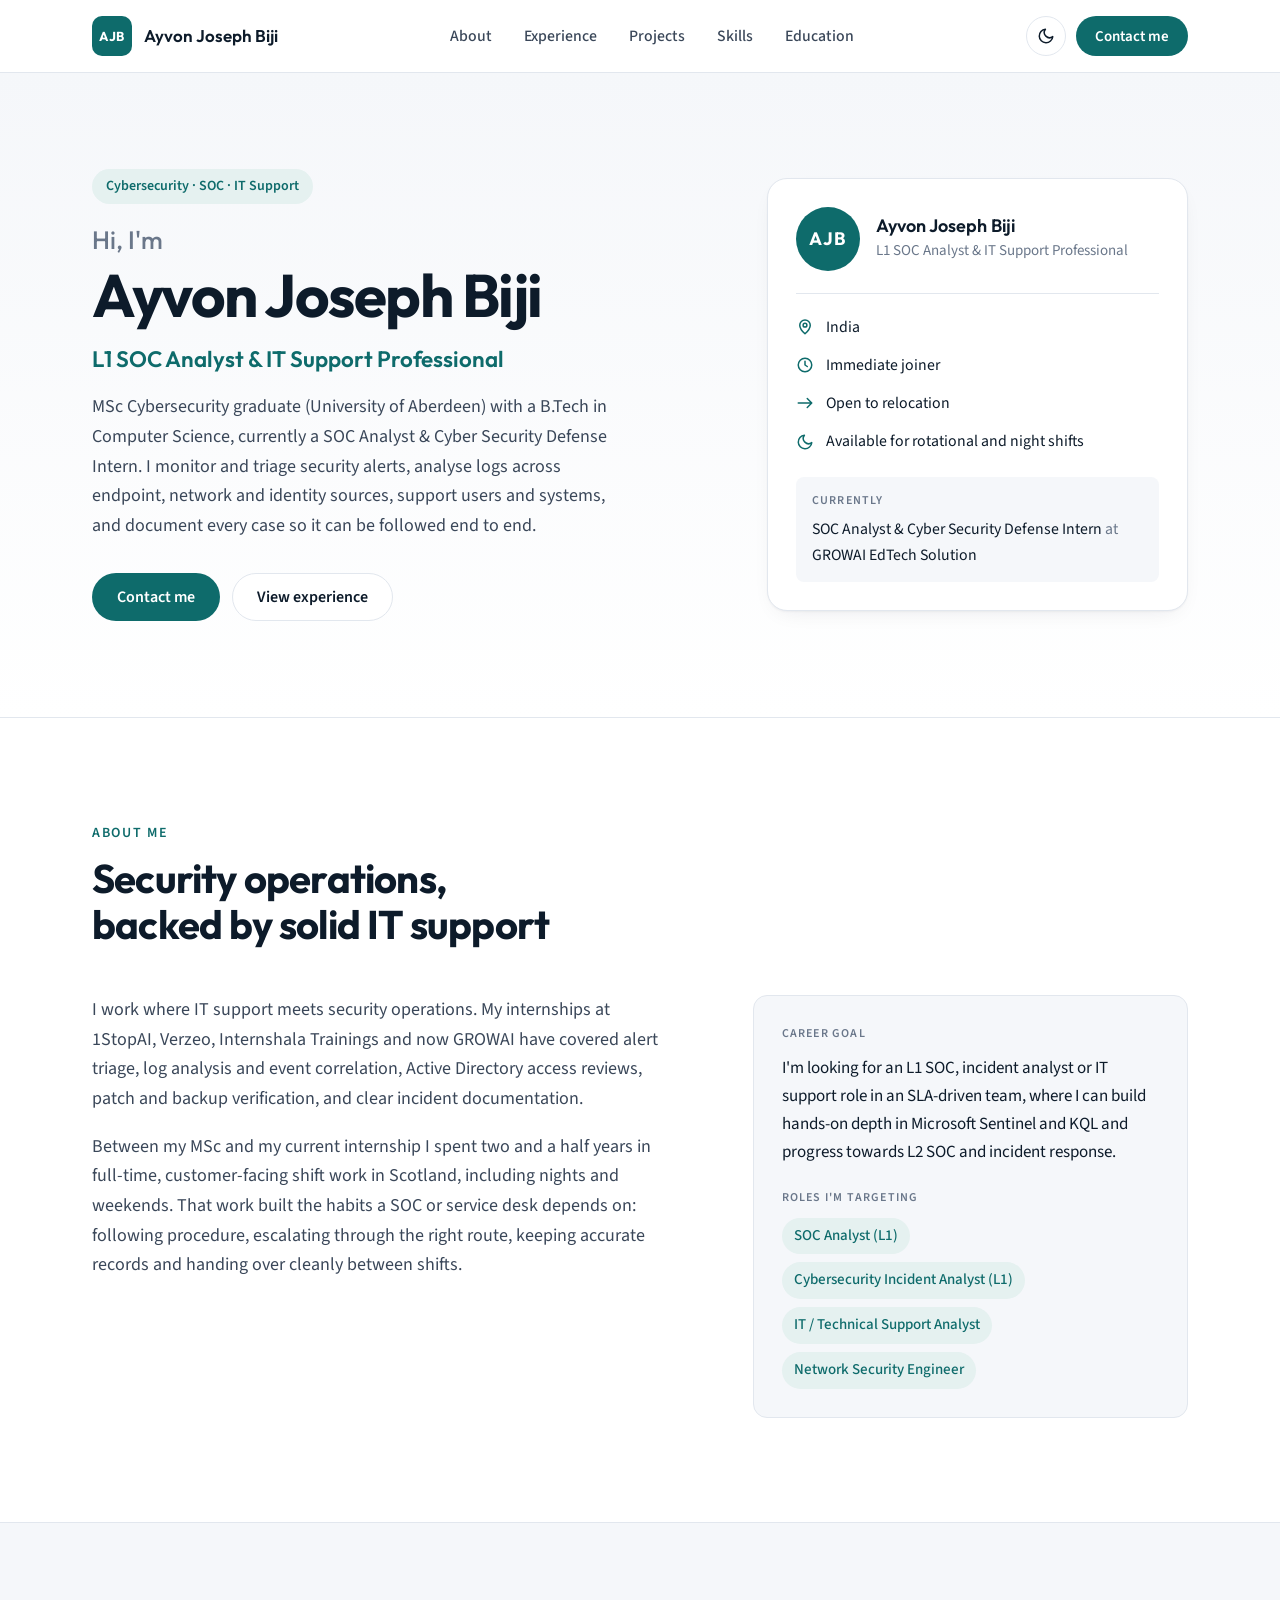
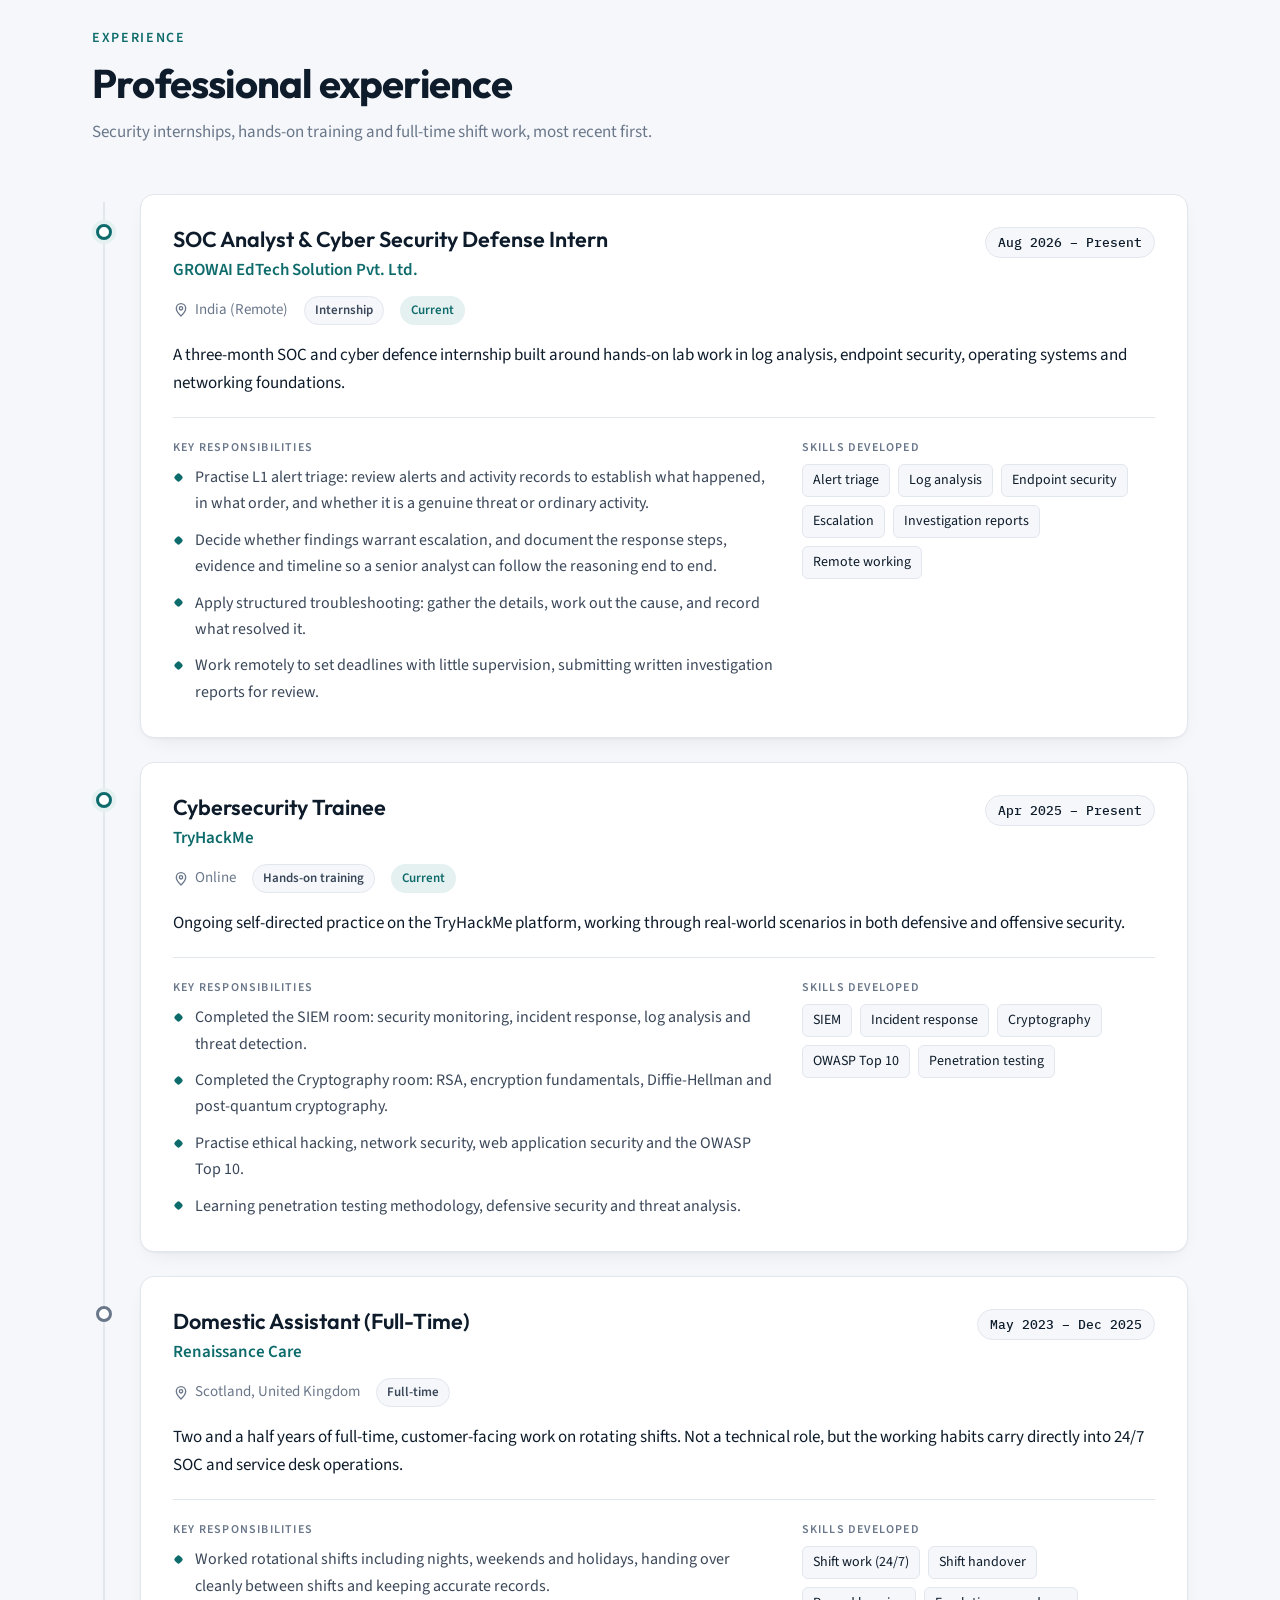
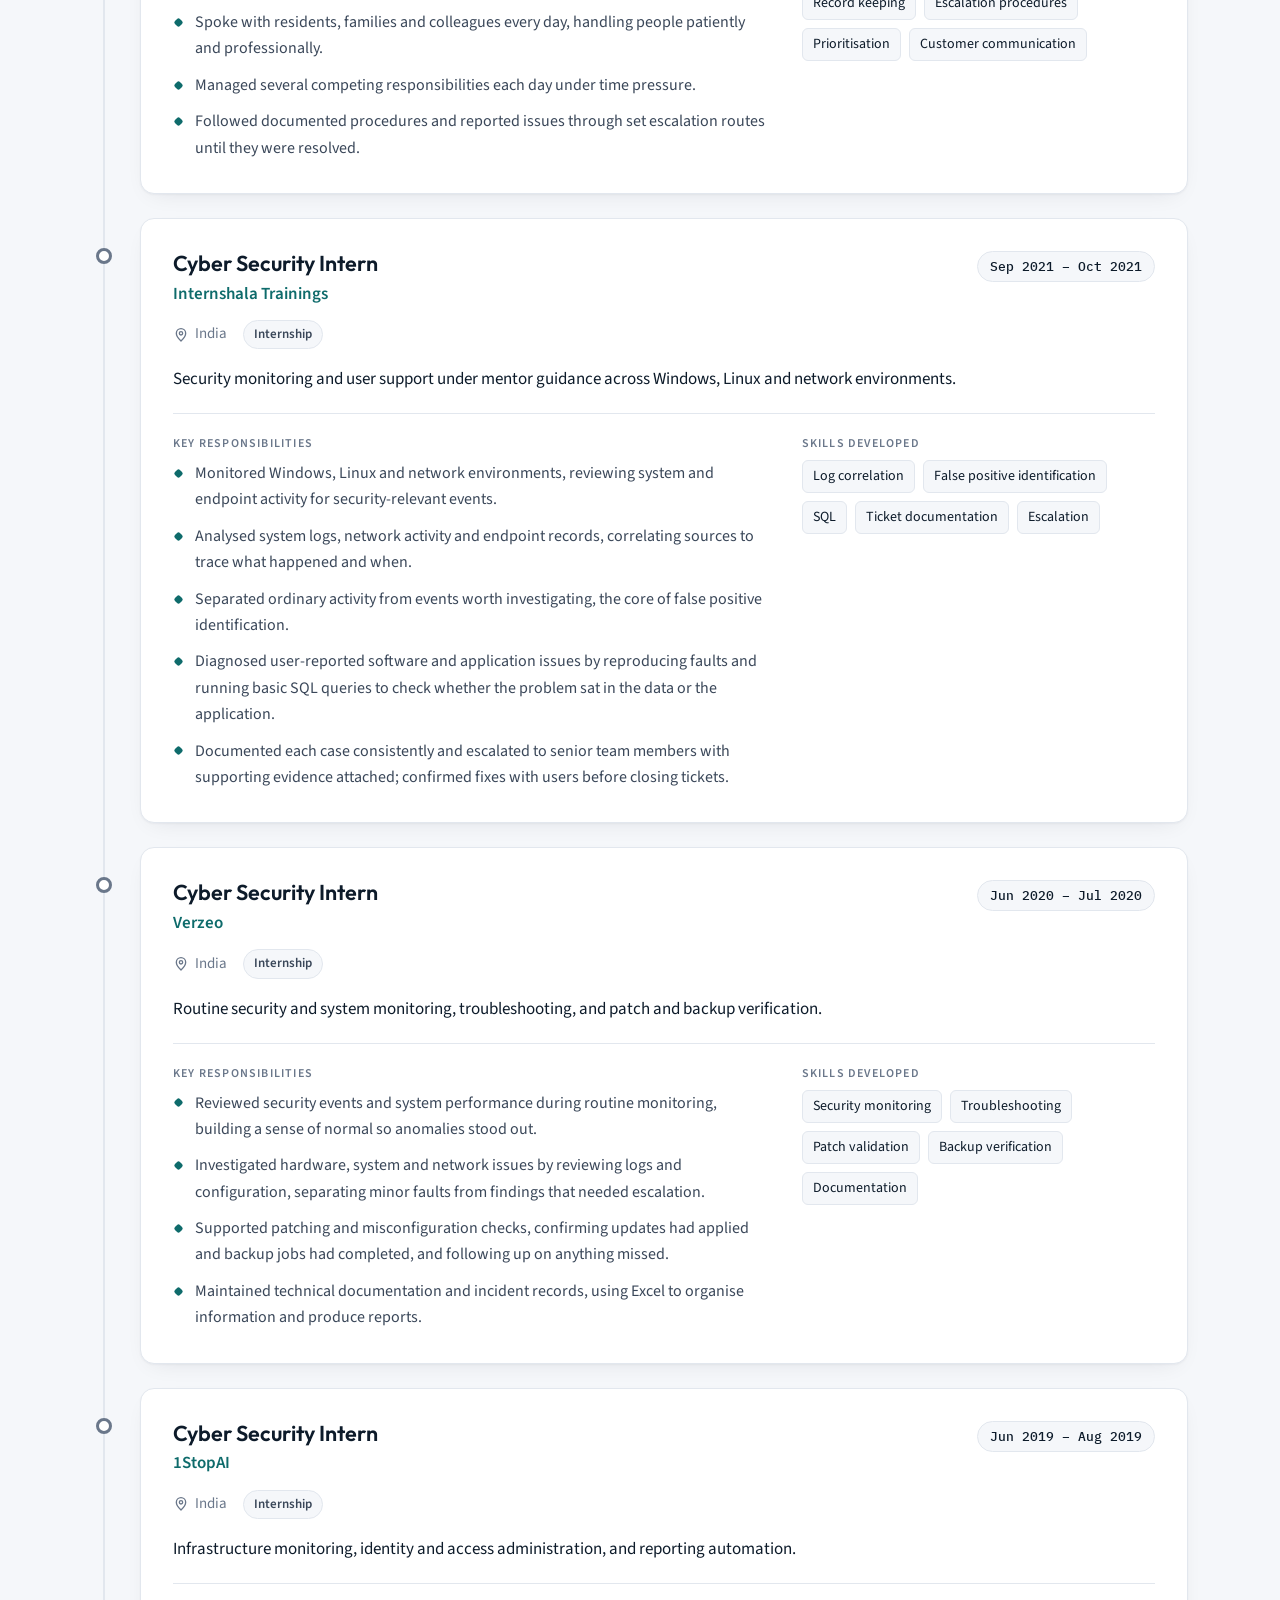
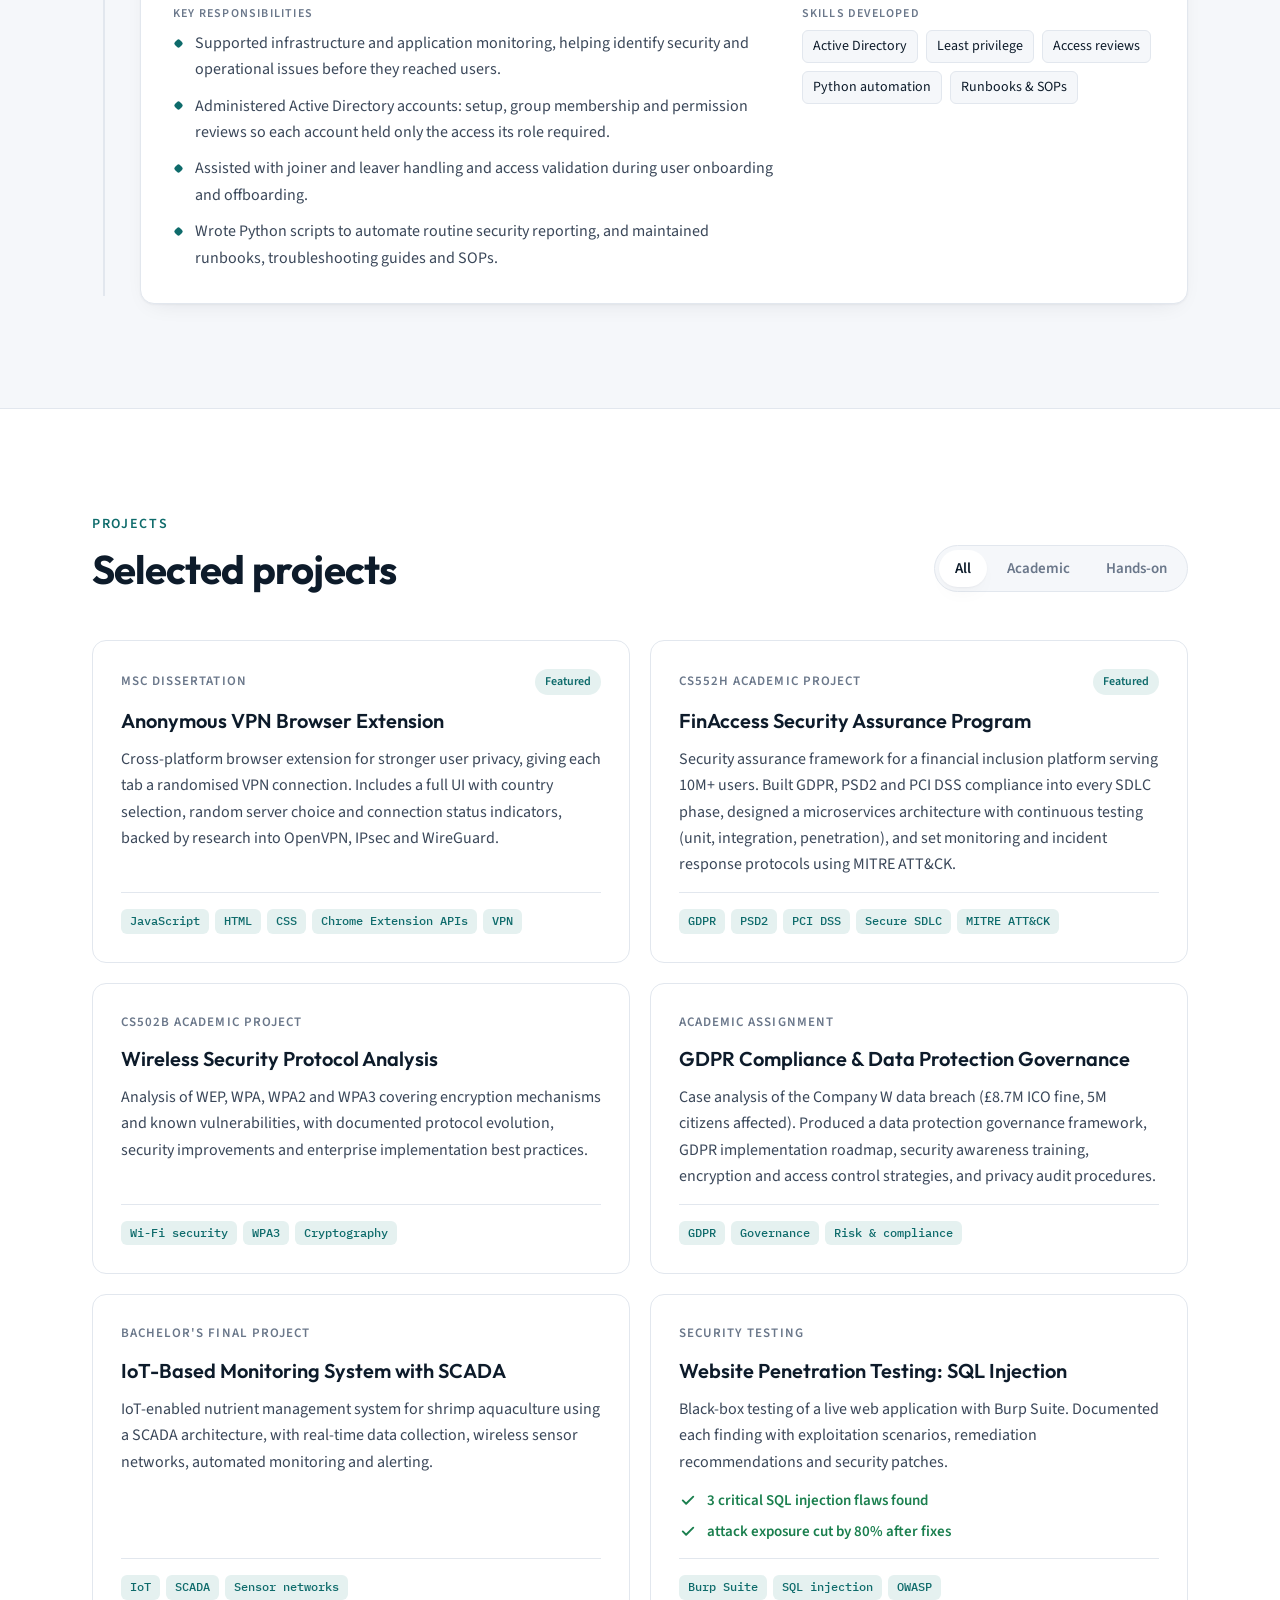
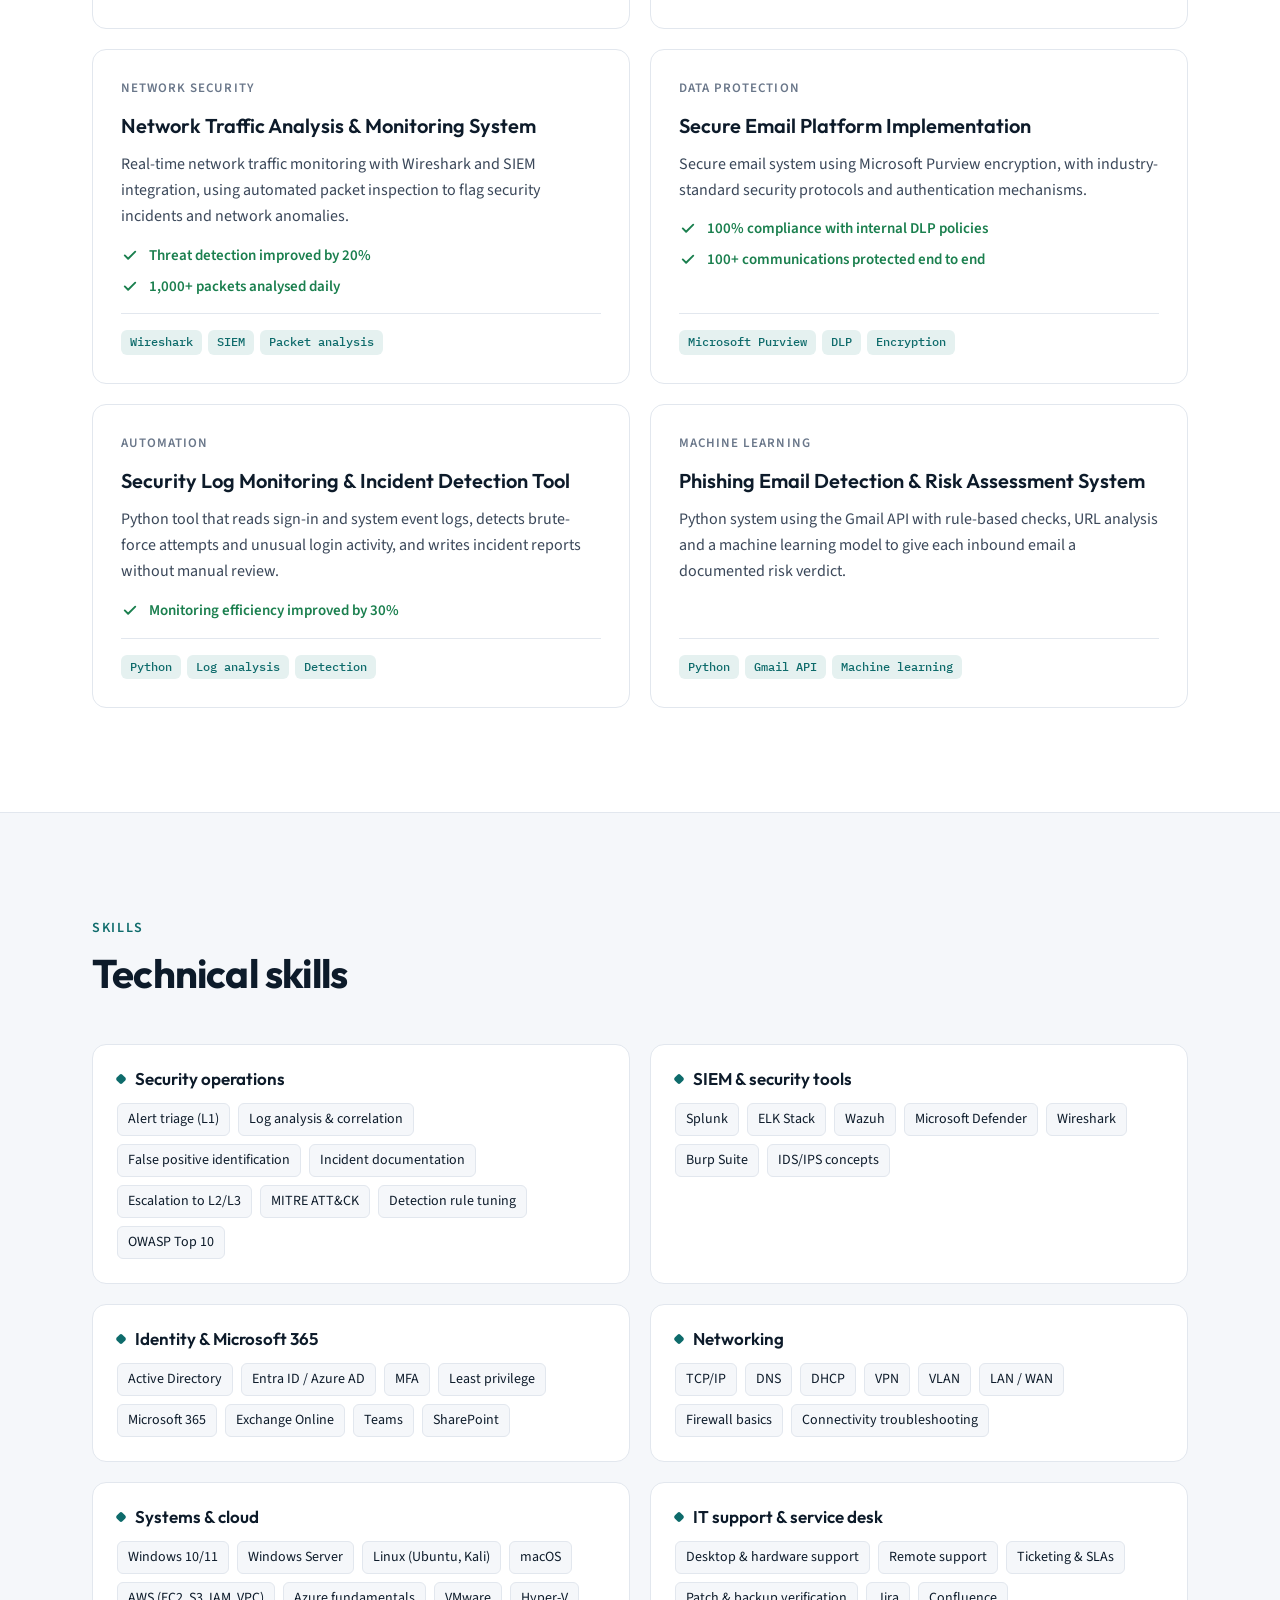
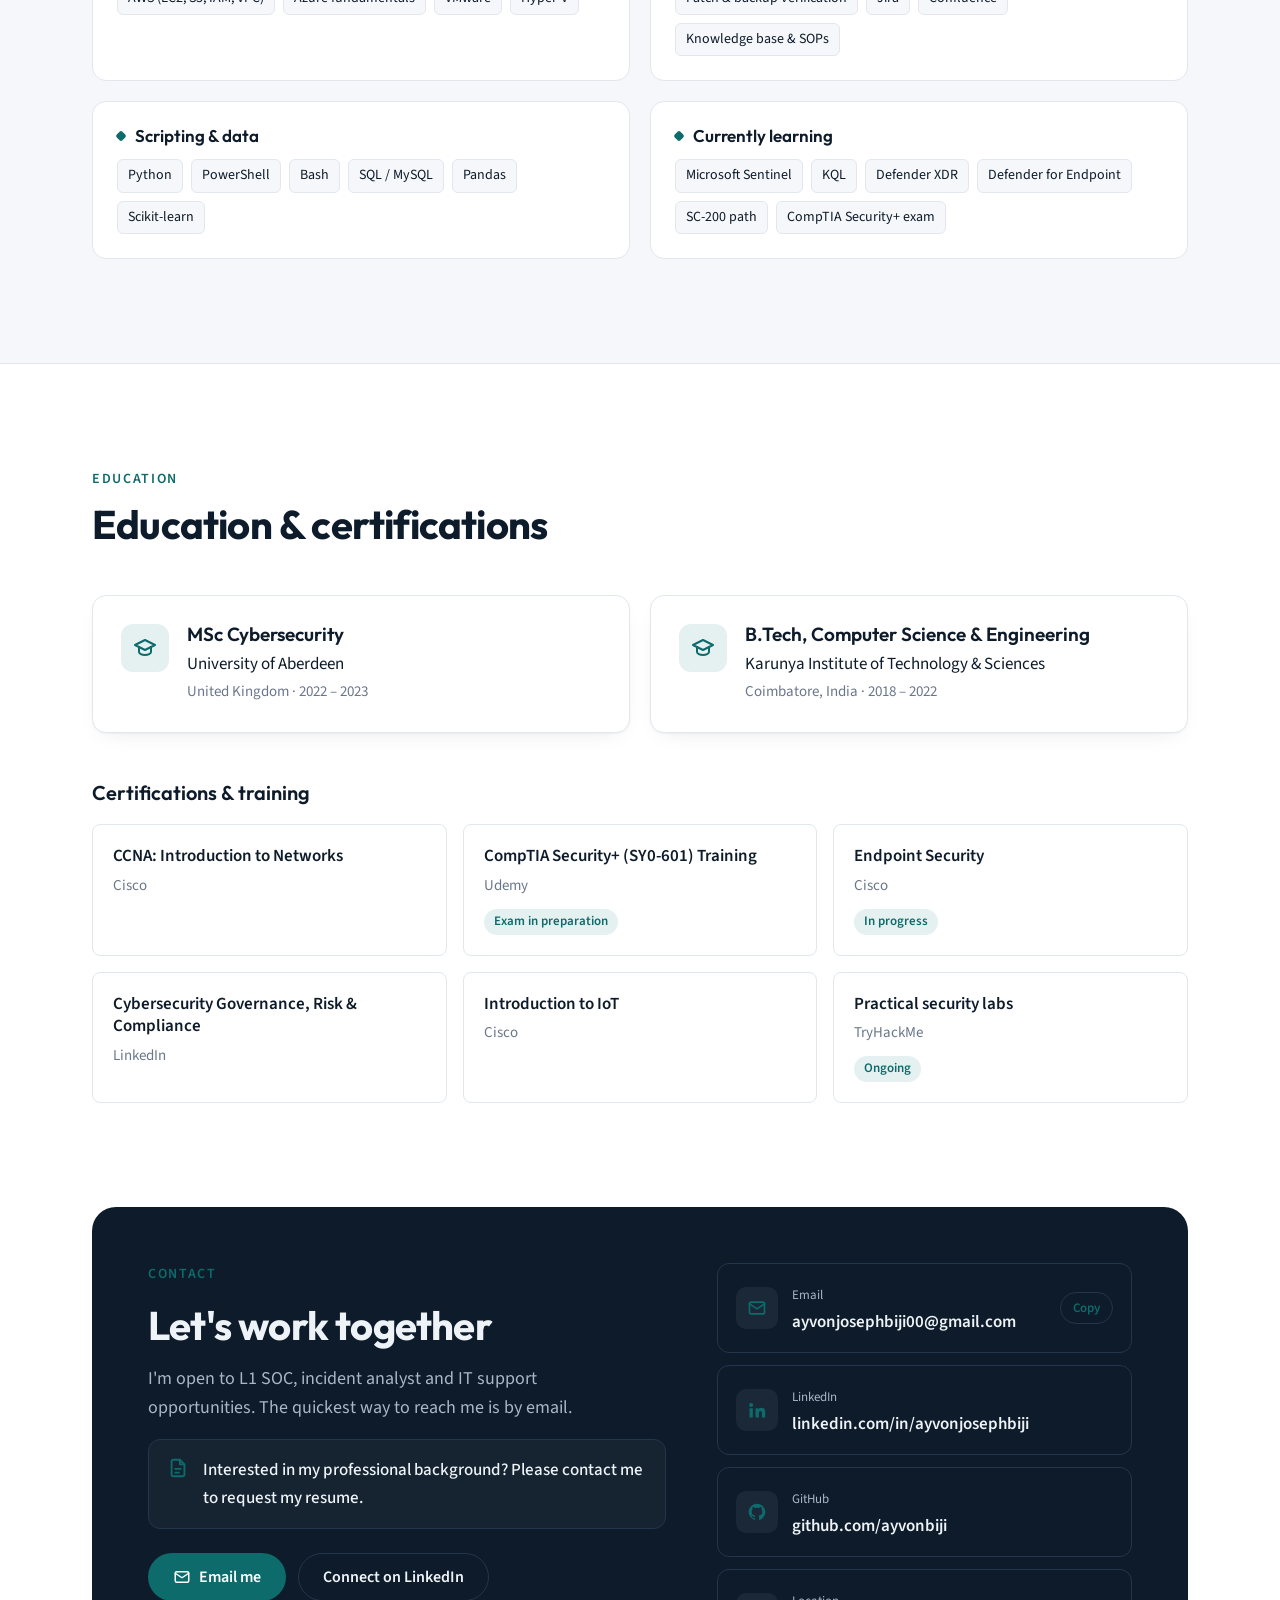
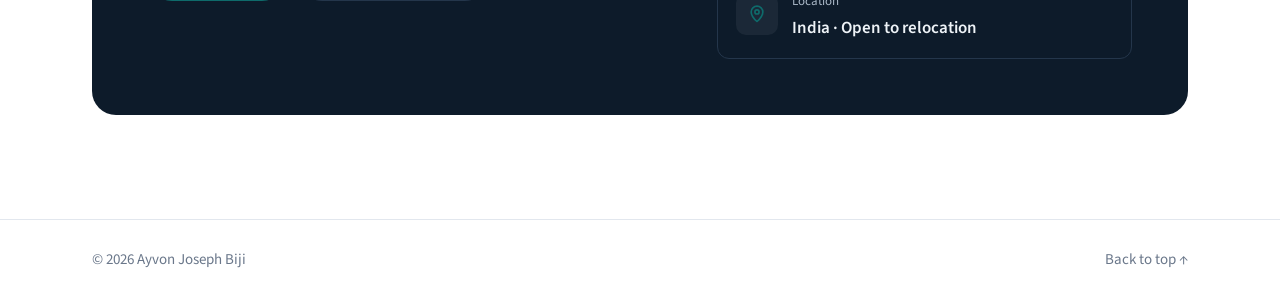
==== commit 47a5a6f7: "Redesign portfolio with professional layout and detailed experience - New layout: top navigation, he" ====
--- a/index.html
+++ b/index.html
@@ -3,112 +3,175 @@
 <head>
   <meta charset="utf-8">
   <meta name="viewport" content="width=device-width, initial-scale=1, viewport-fit=cover">
-  <title>Ayvon Joseph Biji · SOC Analyst & Cybersecurity</title>
-  <meta name="description" content="Portfolio of Ayvon Joseph Biji: SOC analyst, cybersecurity and IT support. MSc Cybersecurity (University of Aberdeen), B.Tech Computer Science.">
-  <meta property="og:title" content="Ayvon Joseph Biji · SOC Analyst & Cybersecurity">
-  <meta property="og:description" content="SOC analyst, cybersecurity and IT support portfolio.">
+  <title>Ayvon Joseph Biji · L1 SOC Analyst & IT Support</title>
+  <meta name="description" content="Ayvon Joseph Biji: L1 SOC analyst and IT support professional. MSc Cybersecurity (University of Aberdeen), B.Tech Computer Science. Immediate joiner, open to relocation.">
+  <meta property="og:title" content="Ayvon Joseph Biji · L1 SOC Analyst & IT Support">
+  <meta property="og:description" content="Cybersecurity, SOC and IT support portfolio.">
   <meta property="og:type" content="website">
-  <meta name="theme-color" content="#0b111c">
+  <meta name="theme-color" content="#ffffff">
   <link rel="icon" href="assets/img/favicon.svg" type="image/svg+xml">
   <link rel="preconnect" href="https://fonts.googleapis.com">
   <link rel="preconnect" href="https://fonts.gstatic.com" crossorigin>
-  <link rel="stylesheet" href="https://fonts.googleapis.com/css2?family=Archivo:wdth,wght@112,700;112,800&family=IBM+Plex+Mono:wght@400;500&family=IBM+Plex+Sans:wght@400;500;600&display=swap">
+  <link rel="stylesheet" href="https://fonts.googleapis.com/css2?family=IBM+Plex+Mono:wght@500&family=Outfit:wght@500;600;700&family=Source+Sans+3:wght@400;500;600&display=swap">
   <link rel="stylesheet" href="assets/css/styles.css">
 </head>
 <body>
 <!--PREVIEW-BODY-START-->
   <a class="skip" href="#main">Skip to content</a>
 
-  <div class="shell">
-    <aside class="side" id="side">
-      <div class="side-top">
-        <a class="mark" href="#about" data-bind="initials" aria-label="Back to top"></a>
-        <div class="side-actions">
-          <button class="icon-btn" id="themeToggle" type="button" aria-label="Toggle light or dark mode">
-            <svg viewBox="0 0 24 24" aria-hidden="true"><circle cx="12" cy="12" r="4"/><path d="M12 2v2M12 20v2M4.9 4.9l1.4 1.4M17.7 17.7l1.4 1.4M2 12h2M20 12h2M4.9 19.1l1.4-1.4M17.7 6.3l1.4-1.4"/></svg>
-          </button>
-          <button class="icon-btn menu-btn" id="menuToggle" type="button" aria-label="Open menu" aria-expanded="false" aria-controls="nav">
-            <svg viewBox="0 0 24 24" aria-hidden="true"><path d="M4 7h16M4 12h16M4 17h16"/></svg>
-          </button>
+  <header class="nav-bar">
+    <div class="container nav-inner">
+      <a class="logo" href="#home"><span class="logo-mark" data-bind="initials"></span><span class="logo-text" data-bind="name"></span></a>
+      <nav class="nav" id="nav" aria-label="Main">
+        <a href="#about">About</a>
+        <a href="#experience">Experience</a>
+        <a href="#projects">Projects</a>
+        <a href="#skills">Skills</a>
+        <a href="#education">Education</a>
+        <a class="nav-cta-mobile" href="#contact">Contact</a>
+      </nav>
+      <div class="nav-actions">
+        <button class="icon-btn" id="themeToggle" type="button" aria-label="Switch between light and dark mode">
+          <svg viewBox="0 0 24 24" aria-hidden="true"><path d="M21 12.8A9 9 0 1 1 11.2 3a7 7 0 0 0 9.8 9.8Z"/></svg>
+        </button>
+        <a class="btn btn-primary btn-sm nav-cta" href="#contact">Contact me</a>
+        <button class="icon-btn menu-btn" id="menuToggle" type="button" aria-label="Open menu" aria-expanded="false" aria-controls="nav">
+          <svg viewBox="0 0 24 24" aria-hidden="true"><path d="M4 7h16M4 12h16M4 17h16"/></svg>
+        </button>
+      </div>
+    </div>
+  </header>
+
+  <main id="main">
+    <!-- Hero -->
+    <section class="hero" id="home">
+      <div class="container hero-grid">
+        <div class="hero-text">
+          <p class="eyebrow" data-bind="eyebrow"></p>
+          <h1><span class="hi">Hi, I'm</span> <span data-bind="name"></span></h1>
+          <p class="hero-title" data-bind="title"></p>
+          <p class="hero-intro" data-bind="intro"></p>
+          <div class="btn-row">
+            <a class="btn btn-primary" href="#contact">Contact me</a>
+            <a class="btn btn-outline" href="#experience">View experience</a>
+          </div>
+        </div>
+        <aside class="profile-card" aria-label="Profile summary">
+          <div class="profile-head">
+            <span class="avatar" data-bind="initials" aria-hidden="true"></span>
+            <div>
+              <p class="profile-name" data-bind="name"></p>
+              <p class="profile-role" data-bind="title"></p>
+            </div>
+          </div>
+          <ul class="profile-list" id="profileList"></ul>
+          <div class="profile-now">
+            <p class="mini-label">Currently</p>
+            <p id="profileNow"></p>
+          </div>
+        </aside>
+      </div>
+    </section>
+
+    <!-- About -->
+    <section class="section" id="about">
+      <div class="container">
+        <div class="section-head">
+          <p class="section-kicker">About me</p>
+          <h2>Security operations, backed by solid IT support</h2>
+        </div>
+        <div class="about-grid">
+          <div class="about-text" id="aboutBody"></div>
+          <div class="goal-card">
+            <p class="mini-label">Career goal</p>
+            <p class="goal-text" id="goalText"></p>
+            <p class="mini-label">Roles I'm targeting</p>
+            <ul class="tag-list" id="targetRoles"></ul>
+          </div>
         </div>
       </div>
+    </section>
 
-      <div class="id-block">
-        <h1 data-bind="name"></h1>
-        <p class="role" data-bind="headline"></p>
-        <p class="side-intro" data-bind="intro"></p>
-        <p class="status"><span class="beacon" aria-hidden="true"></span><span data-bind="availability"></span></p>
+    <!-- Experience -->
+    <section class="section section-tint" id="experience">
+      <div class="container">
+        <div class="section-head">
+          <p class="section-kicker">Experience</p>
+          <h2>Professional experience</h2>
+          <p class="section-sub">Security internships, hands-on training and full-time shift work, most recent first.</p>
+        </div>
+        <ol class="timeline" id="experienceList"></ol>
       </div>
+    </section>
 
-      <nav class="nav" id="nav" aria-label="Sections">
-        <a href="#about"><span class="nav-line" aria-hidden="true"></span>About</a>
-        <a href="#experience"><span class="nav-line" aria-hidden="true"></span>Experience</a>
-        <a href="#projects"><span class="nav-line" aria-hidden="true"></span>Projects</a>
-        <a href="#skills"><span class="nav-line" aria-hidden="true"></span>Skills</a>
-        <a href="#education"><span class="nav-line" aria-hidden="true"></span>Education</a>
-        <a href="#contact"><span class="nav-line" aria-hidden="true"></span>Contact</a>
-      </nav>
-
-      <div class="side-foot">
-        <a class="btn btn-accent" id="sideResume" href="#contact" download>Download CV</a>
-        <div class="socials" id="socials"></div>
-      </div>
-    </aside>
-
-    <main class="content" id="main">
-      <section class="block" id="about" aria-labelledby="about-h">
-        <h2 class="label" id="about-h">About</h2>
-        <div class="prose" id="aboutBody"></div>
-        <dl class="facts" id="facts"></dl>
-      </section>
-
-      <section class="block" id="experience" aria-labelledby="exp-h">
-        <h2 class="label" id="exp-h">Experience</h2>
-        <ol class="jobs" id="experienceList"></ol>
-      </section>
-
-      <section class="block" id="projects" aria-labelledby="proj-h">
-        <div class="label-row">
-          <h2 class="label" id="proj-h">Projects</h2>
-          <div class="filters" role="group" aria-label="Filter projects" id="filters">
-            <button type="button" class="filter" id="f-all" data-filter="all" aria-pressed="true">All</button>
-            <button type="button" class="filter" id="f-academic" data-filter="academic" aria-pressed="false">Academic</button>
-            <button type="button" class="filter" id="f-hands" data-filter="hands-on" aria-pressed="false">Hands-on</button>
+    <!-- Projects -->
+    <section class="section" id="projects">
+      <div class="container">
+        <div class="section-head head-row">
+          <div>
+            <p class="section-kicker">Projects</p>
+            <h2>Selected projects</h2>
+          </div>
+          <div class="tabs" role="group" aria-label="Filter projects" id="filters">
+            <button type="button" class="tab" id="f-all" data-filter="all" aria-pressed="true">All</button>
+            <button type="button" class="tab" id="f-academic" data-filter="academic" aria-pressed="false">Academic</button>
+            <button type="button" class="tab" id="f-hands" data-filter="hands-on" aria-pressed="false">Hands-on</button>
           </div>
         </div>
-        <div class="projects" id="projectsGrid"></div>
-      </section>
+        <div class="project-grid" id="projectsGrid"></div>
+      </div>
+    </section>
 
-      <section class="block" id="skills" aria-labelledby="skills-h">
-        <h2 class="label" id="skills-h">Skills</h2>
-        <div class="skills" id="skillsGrid"></div>
-      </section>
+    <!-- Skills -->
+    <section class="section section-tint" id="skills">
+      <div class="container">
+        <div class="section-head">
+          <p class="section-kicker">Skills</p>
+          <h2>Technical skills</h2>
+        </div>
+        <div class="skill-grid" id="skillsGrid"></div>
+      </div>
+    </section>
 
-      <section class="block" id="education" aria-labelledby="edu-h">
-        <h2 class="label" id="edu-h">Education &amp; certifications</h2>
-        <div class="edu" id="educationList"></div>
-        <ul class="certs" id="certList"></ul>
-      </section>
+    <!-- Education -->
+    <section class="section" id="education">
+      <div class="container">
+        <div class="section-head">
+          <p class="section-kicker">Education</p>
+          <h2>Education &amp; certifications</h2>
+        </div>
+        <div class="edu-grid" id="educationList"></div>
+        <h3 class="sub-head">Certifications &amp; training</h3>
+        <ul class="cert-grid" id="certList"></ul>
+      </div>
+    </section>
 
-      <section class="block contact" id="contact" aria-labelledby="contact-h">
-        <h2 class="label" id="contact-h">Contact</h2>
-        <p class="contact-lead">Open to L1 SOC, incident analyst and IT support roles. <span class="dim">Immediate joiner, open to relocation.</span></p>
-        <div class="contact-grid" id="contactGrid"></div>
-        <div class="resume-row">
-          <div>
-            <p class="resume-title">Curriculum vitae</p>
-            <p class="dim" data-bind="resumeNote"></p>
+    <!-- Contact -->
+    <section class="section contact-section" id="contact">
+      <div class="container">
+        <div class="contact-panel">
+          <div class="contact-intro">
+            <p class="section-kicker">Contact</p>
+            <h2>Let's work together</h2>
+            <p class="contact-lead">I'm open to L1 SOC, incident analyst and IT support opportunities. The quickest way to reach me is by email.</p>
+            <div class="resume-note">
+              <svg viewBox="0 0 24 24" aria-hidden="true"><path d="M14 3H7a2 2 0 0 0-2 2v14a2 2 0 0 0 2 2h10a2 2 0 0 0 2-2V8l-5-5Z"/><path d="M14 3v5h5M9 13h6M9 17h4"/></svg>
+              <p data-bind="resumeRequest"></p>
+            </div>
+            <div class="btn-row" id="contactButtons"></div>
           </div>
-          <a class="btn btn-ghost" id="resumeLink" href="#contact" download>Download PDF</a>
+          <ul class="contact-list" id="contactList"></ul>
         </div>
-      </section>
+      </div>
+    </section>
+  </main>
 
-      <footer class="footer">
-        <span>© <span id="year"></span> <span data-bind="name"></span></span>
-        <span class="dim">Built with HTML, CSS &amp; JavaScript</span>
-      </footer>
-    </main>
-  </div>
+  <footer class="footer">
+    <div class="container footer-inner">
+      <p>© <span id="year"></span> <span data-bind="name"></span></p>
+      <a href="#home">Back to top ↑</a>
+    </div>
+  </footer>
 <!--PREVIEW-BODY-END-->
   <script src="assets/js/content.js"></script>
   <script src="assets/js/main.js"></script>
--- a/assets/css/styles.css
+++ b/assets/css/styles.css
@@ -1,229 +1,260 @@
-/* Layout: fixed profile sidebar (left) + scrolling content column (right); stacks to one column under 980px.
-   Dark-first palette: deep navy ground, amber accent like an alert-console indicator. */
+/* Layout: classic professional portfolio. Sticky top nav, two-column hero with profile card,
+   alternating white / tinted sections in a 1160px container, vertical experience timeline. */
 :root {
-  --bg: #0b111c;
-  --panel: #0f1725;
-  --card: #131d2e;
-  --card-hover: #17233a;
-  --ink: #e8ecf3;
-  --dim: #8c99af;
-  --line: #22304a;
-  --accent: #f2b544;
-  --accent-ink: #1a1305;
-  --accent-soft: rgb(242 181 68 / 0.12);
-  --ok: #4cc79a;
-  --ok-soft: rgb(76 199 154 / 0.14);
-
-  --font-display: "Archivo", "Arial Narrow", "Helvetica Neue", Arial, sans-serif;
-  --font-body: "IBM Plex Sans", system-ui, -apple-system, "Segoe UI", Roboto, sans-serif;
+  --bg: #ffffff;
+  --tint: #f5f7fa;
+  --card: #ffffff;
+  --ink: #0d1b2a;
+  --text: #3a4759;
+  --muted: #6a778a;
+  --line: #e2e7ee;
+  --accent: #0e6b6b;
+  --accent-hover: #0b5858;
+  --accent-ink: #ffffff;
+  --accent-soft: #e5f1f0;
+  --panel: #0d1b2a;
+  --panel-ink: #eef3f7;
+  --panel-muted: #a9b7c6;
+  --panel-line: #24364b;
+  --ok: #1a7f4e;
+
+  --font-head: "Outfit", "Segoe UI", system-ui, sans-serif;
+  --font-body: "Source Sans 3", system-ui, -apple-system, "Segoe UI", Roboto, sans-serif;
   --font-mono: "IBM Plex Mono", ui-monospace, SFMono-Regular, Menlo, Consolas, monospace;
 
-  --side-w: 400px;
-  --radius: 12px;
+  --radius: 14px;
+  --radius-sm: 8px;
+  --shadow: 0 1px 2px rgb(13 27 42 / 0.04), 0 8px 24px -12px rgb(13 27 42 / 0.12);
+  --nav-h: 72px;
+  color-scheme: light;
+}
+@media (prefers-color-scheme: dark) {
+  :root:not([data-theme="light"]) {
+    --bg: #0d141c; --tint: #111a24; --card: #141f2b; --ink: #e9eef4; --text: #c3ccd6; --muted: #8b99aa;
+    --line: #233142; --accent: #4fbdb2; --accent-hover: #6fcfc5; --accent-ink: #06201e; --accent-soft: #123130;
+    --panel: #15222f; --panel-ink: #eef3f7; --panel-muted: #a3b2c2; --panel-line: #2a3d52; --ok: #52c58d;
+    --shadow: 0 1px 2px rgb(0 0 0 / 0.3), 0 8px 24px -12px rgb(0 0 0 / 0.5);
+    color-scheme: dark;
+  }
+}
+:root[data-theme="dark"] {
+  --bg: #0d141c; --tint: #111a24; --card: #141f2b; --ink: #e9eef4; --text: #c3ccd6; --muted: #8b99aa;
+  --line: #233142; --accent: #4fbdb2; --accent-hover: #6fcfc5; --accent-ink: #06201e; --accent-soft: #123130;
+  --panel: #15222f; --panel-ink: #eef3f7; --panel-muted: #a3b2c2; --panel-line: #2a3d52; --ok: #52c58d;
+  --shadow: 0 1px 2px rgb(0 0 0 / 0.3), 0 8px 24px -12px rgb(0 0 0 / 0.5);
   color-scheme: dark;
 }
-@media (prefers-color-scheme: light) {
-  :root:not([data-theme="dark"]) {
-    --bg: #f3f5f8; --panel: #e9edf3; --card: #ffffff; --card-hover: #fbfcfe;
-    --ink: #0e1626; --dim: #566179; --line: #d5dce7;
-    --accent: #a8640a; --accent-ink: #ffffff; --accent-soft: rgb(168 100 10 / 0.1);
-    --ok: #13805a; --ok-soft: rgb(19 128 90 / 0.1);
-    color-scheme: light;
-  }
-}
-:root[data-theme="light"] {
-  --bg: #f3f5f8; --panel: #e9edf3; --card: #ffffff; --card-hover: #fbfcfe;
-  --ink: #0e1626; --dim: #566179; --line: #d5dce7;
-  --accent: #a8640a; --accent-ink: #ffffff; --accent-soft: rgb(168 100 10 / 0.1);
-  --ok: #13805a; --ok-soft: rgb(19 128 90 / 0.1);
-  color-scheme: light;
-}
-
+
+/* Base */
 *, *::before, *::after { box-sizing: border-box; }
-html { scroll-behavior: smooth; }
-@media (prefers-reduced-motion: reduce) { html { scroll-behavior: auto; } *, *::before, *::after { transition: none !important; animation: none !important; } }
-body { margin: 0; background: var(--bg); color: var(--ink); font: 400 1rem/1.65 var(--font-body); -webkit-font-smoothing: antialiased; }
+html { scroll-behavior: smooth; scroll-padding-top: calc(var(--nav-h) + 12px); }
+@media (prefers-reduced-motion: reduce) { html { scroll-behavior: auto; } *, *::before, *::after { transition: none !important; } }
+body { margin: 0; background: var(--bg); color: var(--text); font: 400 1.0625rem/1.65 var(--font-body); -webkit-font-smoothing: antialiased; }
 img { max-width: 100%; }
-a { color: inherit; }
-p { margin: 0; }
-h1, h2, h3 { margin: 0; text-wrap: balance; }
-:focus-visible { outline: 2px solid var(--accent); outline-offset: 3px; border-radius: 4px; }
-.dim { color: var(--dim); }
-.ph { background: var(--accent-soft); color: var(--accent); border-radius: 4px; padding: 0 4px; }
+a { color: var(--accent); }
+p, ul, ol, h1, h2, h3 { margin: 0; }
+h1, h2, h3 { font-family: var(--font-head); color: var(--ink); line-height: 1.15; text-wrap: balance; }
+svg { flex: none; }
+:focus-visible { outline: 2px solid var(--accent); outline-offset: 3px; border-radius: 6px; }
+.container { width: 100%; max-width: 1160px; margin-inline: auto; padding-inline: clamp(16px, 4vw, 32px); }
 .skip { position: absolute; left: -999px; top: 8px; z-index: 100; background: var(--accent); color: var(--accent-ink); padding: 8px 12px; border-radius: 6px; }
 .skip:focus { left: 16px; }
-
-/* Shell */
-.shell { display: grid; grid-template-columns: var(--side-w) minmax(0, 1fr); max-width: 1320px; margin-inline: auto; }
-
-/* Sidebar */
-.side {
-  position: sticky; top: 0; height: 100vh; height: 100dvh;
-  display: flex; flex-direction: column; gap: 36px;
-  padding: 48px 40px 36px 48px;
-  border-right: 1px solid var(--line);
-  overflow-y: auto;
-}
-.side-top { display: flex; align-items: center; justify-content: space-between; }
-.mark {
-  display: grid; place-items: center; width: 44px; height: 44px; border-radius: 10px;
-  background: var(--accent); color: var(--accent-ink); text-decoration: none;
-  font: 800 0.8125rem/1 var(--font-display); font-stretch: 112%; letter-spacing: 0.02em;
-}
-.side-actions { display: flex; gap: 8px; }
-.icon-btn { display: grid; place-items: center; width: 40px; height: 40px; border-radius: 10px; border: 1px solid var(--line); background: transparent; color: var(--ink); cursor: pointer; transition: border-color .15s; }
-.icon-btn:hover { border-color: var(--dim); }
+.ph { background: #fff3d6; color: #8a5a00; border-radius: 4px; padding: 0 4px; }
+
+/* Buttons */
+.btn { display: inline-flex; align-items: center; justify-content: center; gap: 8px; min-height: 48px; padding: 0 24px; border-radius: 999px; font: 600 1rem/1 var(--font-body); text-decoration: none; border: 1.5px solid transparent; cursor: pointer; transition: background .15s, border-color .15s, color .15s; white-space: nowrap; }
+.btn svg { width: 18px; height: 18px; fill: none; stroke: currentColor; stroke-width: 2; stroke-linecap: round; stroke-linejoin: round; }
+.btn-sm { min-height: 40px; padding: 0 18px; font-size: 0.9375rem; }
+.btn-primary { background: var(--accent); color: var(--accent-ink); }
+.btn-primary:hover { background: var(--accent-hover); }
+.btn-outline { border-color: var(--line); color: var(--ink); background: var(--card); }
+.btn-outline:hover { border-color: var(--accent); color: var(--accent); }
+.btn-row { display: flex; flex-wrap: wrap; gap: 12px; }
+.icon-btn { display: grid; place-items: center; width: 40px; height: 40px; border-radius: 999px; border: 1px solid var(--line); background: var(--card); color: var(--ink); cursor: pointer; }
+.icon-btn:hover { border-color: var(--accent); color: var(--accent); }
 .icon-btn svg { width: 18px; height: 18px; fill: none; stroke: currentColor; stroke-width: 2; stroke-linecap: round; stroke-linejoin: round; }
+
+/* Nav */
+.nav-bar { position: sticky; top: env(safe-area-inset-top, 0px); z-index: 50; background: color-mix(in srgb, var(--bg) 92%, transparent); backdrop-filter: blur(12px); -webkit-backdrop-filter: blur(12px); border-bottom: 1px solid var(--line); }
+.nav-inner { display: flex; align-items: center; gap: 24px; height: var(--nav-h); }
+.logo { display: flex; align-items: center; gap: 12px; text-decoration: none; color: var(--ink); min-width: 0; }
+.logo-mark { display: grid; place-items: center; width: 40px; height: 40px; border-radius: 10px; background: var(--accent); color: var(--accent-ink); font: 700 0.8125rem/1 var(--font-head); letter-spacing: 0.04em; flex: none; }
+.logo-text { font: 600 1.0625rem/1.2 var(--font-head); white-space: nowrap; overflow: hidden; text-overflow: ellipsis; }
+.nav { display: flex; gap: 4px; margin-inline: auto; }
+.nav a { padding: 8px 14px; border-radius: 999px; color: var(--text); text-decoration: none; font-weight: 500; font-size: 0.9875rem; transition: color .15s, background .15s; }
+.nav a:hover { color: var(--ink); background: var(--tint); }
+.nav a.active { color: var(--accent); background: var(--accent-soft); }
+.nav-cta-mobile { display: none; }
+.nav-actions { display: flex; align-items: center; gap: 10px; }
 .menu-btn { display: none; }
 
-.id-block h1 {
-  font-family: var(--font-display); font-weight: 800; font-stretch: 112%;
-  font-size: clamp(2.25rem, 1.6rem + 1.6vw, 2.9rem); line-height: 1; letter-spacing: -0.02em;
-  text-transform: uppercase;
-}
-.role { margin-top: 14px; font-family: var(--font-mono); font-size: 0.8125rem; color: var(--accent); letter-spacing: 0.02em; }
-.side-intro { margin-top: 18px; color: var(--dim); max-width: 34ch; line-height: 1.6; }
-.status { display: flex; align-items: center; gap: 10px; margin-top: 20px; font-size: 0.875rem; }
-.beacon { width: 8px; height: 8px; border-radius: 50%; background: var(--ok); box-shadow: 0 0 0 0 var(--ok-soft); animation: pulse 2.4s infinite; flex: none; }
-@keyframes pulse { 0% { box-shadow: 0 0 0 0 var(--ok-soft); } 70% { box-shadow: 0 0 0 10px transparent; } 100% { box-shadow: 0 0 0 0 transparent; } }
-
-.nav { display: grid; gap: 2px; }
-.nav a { display: flex; align-items: center; gap: 14px; padding: 7px 0; text-decoration: none; color: var(--dim); font-family: var(--font-mono); font-size: 0.75rem; text-transform: uppercase; letter-spacing: 0.14em; transition: color .2s; }
-.nav-line { width: 28px; height: 1px; background: currentColor; transition: width .2s; }
-.nav a:hover, .nav a.active { color: var(--ink); }
-.nav a:hover .nav-line, .nav a.active .nav-line { width: 56px; }
-.nav a.active .nav-line { background: var(--accent); }
-
-.side-foot { margin-top: auto; display: grid; gap: 20px; }
-.socials { display: flex; flex-wrap: wrap; gap: 8px; }
-.socials a { display: inline-flex; align-items: center; gap: 8px; padding: 8px 12px; border: 1px solid var(--line); border-radius: 8px; text-decoration: none; font-size: 0.8125rem; color: var(--dim); transition: color .15s, border-color .15s; }
-.socials a:hover { color: var(--ink); border-color: var(--dim); }
-.socials svg { width: 15px; height: 15px; fill: currentColor; }
-
-.btn { display: inline-flex; align-items: center; justify-content: center; gap: 8px; min-height: 46px; padding: 0 20px; border-radius: 10px; font-weight: 600; font-size: 0.9375rem; text-decoration: none; border: 1px solid transparent; cursor: pointer; transition: transform .15s, filter .15s, border-color .15s; }
-.btn:hover { transform: translateY(-1px); }
-.btn-accent { background: var(--accent); color: var(--accent-ink); }
-.btn-accent:hover { filter: brightness(1.06); }
-.btn-ghost { border-color: var(--line); color: var(--ink); }
-.btn-ghost:hover { border-color: var(--accent); }
-
-/* Content */
-.content { min-width: 0; padding: 48px 56px 32px; display: grid; gap: 0; }
-.block { padding-block: 40px 56px; border-bottom: 1px solid var(--line); scroll-margin-top: 16px; }
-.block:first-child { padding-top: 0; }
-.label { font-family: var(--font-mono); font-weight: 500; font-size: 0.75rem; text-transform: uppercase; letter-spacing: 0.16em; color: var(--accent); margin-bottom: 28px; }
-.label-row { display: flex; align-items: baseline; justify-content: space-between; gap: 12px 20px; flex-wrap: wrap; margin-bottom: 28px; }
-.label-row .label { margin-bottom: 0; }
-
-.prose { display: grid; gap: 16px; max-width: 66ch; color: var(--dim); font-size: 1.0625rem; }
-.prose p:first-child { color: var(--ink); font-size: 1.1875rem; line-height: 1.55; }
-.facts { display: grid; grid-template-columns: repeat(3, minmax(0, 1fr)); gap: 1px; margin: 32px 0 0; background: var(--line); border: 1px solid var(--line); border-radius: var(--radius); overflow: hidden; }
-.facts div { background: var(--card); padding: 18px 20px; min-width: 0; }
-.facts dt { font-family: var(--font-mono); font-size: 0.6875rem; text-transform: uppercase; letter-spacing: 0.12em; color: var(--dim); }
-.facts dd { margin: 6px 0 0; font-weight: 500; line-height: 1.4; }
-
-/* Experience */
-.jobs { list-style: none; margin: 0; padding: 0; display: grid; gap: 8px; }
-.job { display: grid; grid-template-columns: 150px minmax(0, 1fr); gap: 24px; padding: 22px 20px; margin-inline: -20px; border-radius: var(--radius); transition: background .2s; }
-.job:hover { background: var(--card); }
-.job-date { font-family: var(--font-mono); font-size: 0.75rem; color: var(--dim); padding-top: 4px; font-variant-numeric: tabular-nums; text-transform: uppercase; letter-spacing: 0.04em; }
-.job-body { min-width: 0; }
-.job h3 { font-size: 1.0625rem; font-weight: 600; display: flex; flex-wrap: wrap; align-items: center; gap: 6px 12px; }
-.job-org { color: var(--accent); font-size: 0.9375rem; margin-top: 2px; }
-.job ul { margin: 12px 0 0; padding-left: 18px; display: grid; gap: 6px; color: var(--dim); font-size: 0.9375rem; }
-.job li::marker { color: var(--line); }
-.pill { font-family: var(--font-mono); font-size: 0.625rem; font-weight: 500; text-transform: uppercase; letter-spacing: 0.1em; padding: 3px 8px; border-radius: 999px; background: var(--ok-soft); color: var(--ok); }
-.pill.warn { background: var(--accent-soft); color: var(--accent); }
+/* Hero */
+.hero { padding-block: clamp(48px, 8vw, 96px); background: linear-gradient(180deg, var(--tint), var(--bg)); border-bottom: 1px solid var(--line); }
+.hero-grid { display: grid; grid-template-columns: minmax(0, 1.45fr) minmax(0, 1fr); gap: clamp(32px, 5vw, 72px); align-items: center; }
+.eyebrow { display: inline-flex; align-items: center; gap: 8px; font-weight: 600; font-size: 0.875rem; color: var(--accent); background: var(--accent-soft); padding: 6px 14px; border-radius: 999px; margin-bottom: 22px; }
+.hero h1 { font-size: clamp(2.4rem, 1.6rem + 3.2vw, 3.75rem); font-weight: 700; letter-spacing: -0.025em; }
+.hero h1 .hi { display: block; font-size: 0.42em; font-weight: 500; color: var(--muted); letter-spacing: 0; margin-bottom: 6px; }
+.hero-title { font: 600 clamp(1.15rem, 1rem + 0.6vw, 1.4rem)/1.35 var(--font-head); color: var(--accent); margin-top: 14px; }
+.hero-intro { margin-top: 18px; max-width: 60ch; font-size: 1.125rem; }
+.hero .btn-row { margin-top: 32px; }
+
+.profile-card { background: var(--card); border: 1px solid var(--line); border-radius: 20px; box-shadow: var(--shadow); padding: 28px; display: grid; gap: 22px; }
+.profile-head { display: flex; align-items: center; gap: 16px; }
+.avatar { display: grid; place-items: center; width: 64px; height: 64px; border-radius: 50%; background: var(--accent); color: var(--accent-ink); font: 700 1.125rem/1 var(--font-head); letter-spacing: 0.04em; flex: none; }
+.profile-name { font: 600 1.125rem/1.25 var(--font-head); color: var(--ink); }
+.profile-role { font-size: 0.9375rem; color: var(--muted); margin-top: 2px; }
+.profile-list { list-style: none; padding: 0; display: grid; gap: 12px; border-top: 1px solid var(--line); padding-top: 20px; }
+.profile-list li { display: flex; align-items: center; gap: 12px; font-size: 0.9875rem; color: var(--ink); }
+.profile-list svg { width: 18px; height: 18px; fill: none; stroke: var(--accent); stroke-width: 2; stroke-linecap: round; stroke-linejoin: round; }
+.profile-now { background: var(--tint); border-radius: var(--radius-sm); padding: 14px 16px; font-size: 0.9875rem; color: var(--ink); }
+.mini-label { font-size: 0.75rem; font-weight: 600; text-transform: uppercase; letter-spacing: 0.1em; color: var(--muted); margin-bottom: 6px; }
+
+/* Sections */
+.section { padding-block: clamp(64px, 9vw, 104px); }
+.section-tint { background: var(--tint); border-block: 1px solid var(--line); }
+.section-head { margin-bottom: clamp(32px, 4vw, 48px); max-width: 680px; }
+.section-kicker { font-weight: 600; font-size: 0.875rem; text-transform: uppercase; letter-spacing: 0.12em; color: var(--accent); margin-bottom: 10px; }
+.section-head h2, .contact-intro h2 { font-size: clamp(1.75rem, 1.35rem + 1.5vw, 2.5rem); font-weight: 700; letter-spacing: -0.02em; }
+.section-sub { margin-top: 12px; color: var(--muted); }
+.head-row { max-width: none; display: flex; justify-content: space-between; align-items: flex-end; gap: 20px; flex-wrap: wrap; }
+
+/* About */
+.about-grid { display: grid; grid-template-columns: minmax(0, 1.4fr) minmax(0, 1fr); gap: clamp(28px, 4vw, 56px); align-items: start; }
+.about-text { display: grid; gap: 18px; max-width: 64ch; font-size: 1.125rem; }
+.goal-card { background: var(--tint); border: 1px solid var(--line); border-radius: var(--radius); padding: 28px; display: grid; gap: 4px; }
+.goal-text { color: var(--ink); margin-bottom: 18px; }
+.tag-list { list-style: none; padding: 0; display: flex; flex-wrap: wrap; gap: 8px; }
+.tag-list li { font-size: 0.9375rem; font-weight: 500; color: var(--accent); background: var(--accent-soft); padding: 6px 12px; border-radius: 999px; }
+
+/* Experience timeline */
+.timeline { list-style: none; padding: 0; position: relative; display: grid; gap: 24px; }
+.timeline::before { content: ""; position: absolute; left: 11px; top: 8px; bottom: 8px; width: 2px; background: var(--line); }
+.tl-item { position: relative; padding-left: 48px; }
+.tl-dot { position: absolute; left: 4px; top: 30px; width: 16px; height: 16px; border-radius: 50%; background: var(--card); border: 3px solid var(--muted); }
+.tl-item.current .tl-dot { border-color: var(--accent); box-shadow: 0 0 0 4px var(--accent-soft); }
+.exp-card { background: var(--card); border: 1px solid var(--line); border-radius: var(--radius); padding: clamp(20px, 3vw, 32px); box-shadow: var(--shadow); }
+.exp-top { display: flex; justify-content: space-between; align-items: flex-start; gap: 8px 24px; flex-wrap: wrap; }
+.exp-top > div { min-width: 0; }
+.exp-card h3 { font-size: clamp(1.15rem, 1.05rem + 0.4vw, 1.35rem); font-weight: 600; }
+.exp-org { font-weight: 600; color: var(--accent); margin-top: 4px; }
+.exp-dates { font: 500 0.8125rem/1 var(--font-mono); color: var(--ink); background: var(--tint); border: 1px solid var(--line); padding: 8px 12px; border-radius: 999px; white-space: nowrap; font-variant-numeric: tabular-nums; }
+.exp-meta { display: flex; flex-wrap: wrap; align-items: center; gap: 8px 16px; margin-top: 12px; font-size: 0.9375rem; color: var(--muted); }
+.exp-meta span { display: inline-flex; align-items: center; gap: 6px; }
+.exp-meta svg { width: 16px; height: 16px; fill: none; stroke: currentColor; stroke-width: 2; stroke-linecap: round; stroke-linejoin: round; }
+.badge { font-size: 0.8125rem; font-weight: 600; padding: 3px 10px; border-radius: 999px; background: var(--tint); color: var(--text); border: 1px solid var(--line); }
+.badge.now { background: var(--accent-soft); color: var(--accent); border-color: transparent; }
+.exp-summary { margin-top: 16px; color: var(--ink); }
+.exp-body { display: grid; grid-template-columns: minmax(0, 1.7fr) minmax(0, 1fr); gap: 28px; margin-top: 20px; padding-top: 20px; border-top: 1px solid var(--line); }
+.exp-body ul.points { padding-left: 0; list-style: none; display: grid; gap: 10px; }
+.exp-body ul.points li { position: relative; padding-left: 22px; font-size: 1rem; }
+.exp-body ul.points li::before { content: ""; position: absolute; left: 2px; top: 0.62em; width: 7px; height: 7px; border-radius: 2px; background: var(--accent); transform: rotate(45deg); }
+.chips { list-style: none; padding: 0; display: flex; flex-wrap: wrap; gap: 8px; }
+.chips li { font-size: 0.875rem; padding: 4px 10px; border-radius: 6px; background: var(--tint); border: 1px solid var(--line); color: var(--ink); }
 
 /* Projects */
-.filters { display: flex; gap: 6px; flex-wrap: wrap; }
-.filter { font: 500 0.8125rem var(--font-body); color: var(--dim); background: transparent; border: 1px solid var(--line); border-radius: 999px; padding: 6px 14px; cursor: pointer; transition: all .15s; }
-.filter:hover { color: var(--ink); }
-.filter[aria-pressed="true"] { background: var(--ink); color: var(--bg); border-color: var(--ink); }
-.projects { display: grid; grid-template-columns: repeat(2, minmax(0, 1fr)); gap: 16px; }
-.project { display: flex; flex-direction: column; gap: 12px; padding: 24px; background: var(--card); border: 1px solid var(--line); border-radius: var(--radius); transition: border-color .2s, background .2s, transform .2s; min-width: 0; }
-.project:hover { border-color: color-mix(in srgb, var(--accent) 55%, var(--line)); background: var(--card-hover); transform: translateY(-2px); }
-.project.featured { grid-column: 1 / -1; }
-.project.featured h3 { font-size: 1.375rem; }
-.ctx { font-family: var(--font-mono); font-size: 0.6875rem; text-transform: uppercase; letter-spacing: 0.12em; color: var(--accent); }
-.project h3 { font-size: 1.0625rem; font-weight: 600; line-height: 1.3; }
-.project p.summary { color: var(--dim); font-size: 0.9375rem; }
-.project.featured p.summary { max-width: 72ch; }
-.outcome { display: flex; gap: 10px; align-items: flex-start; font-size: 0.875rem; font-weight: 500; color: var(--ok); }
-.outcome::before { content: ""; flex: none; width: 6px; height: 6px; margin-top: 8px; border-radius: 1px; background: currentColor; transform: rotate(45deg); }
-.tags { display: flex; flex-wrap: wrap; gap: 6px; list-style: none; margin: auto 0 0; padding: 4px 0 0; }
-.tags li { font-family: var(--font-mono); font-size: 0.6875rem; color: var(--dim); border: 1px solid var(--line); padding: 2px 8px; border-radius: 999px; }
-.project-links { display: flex; gap: 16px; font-weight: 600; font-size: 0.875rem; }
-.project-links a { color: var(--accent); text-decoration: none; }
+.tabs { display: inline-flex; gap: 4px; padding: 4px; background: var(--tint); border: 1px solid var(--line); border-radius: 999px; }
+.tab { font: 600 0.9375rem var(--font-body); color: var(--muted); background: transparent; border: 0; padding: 8px 16px; border-radius: 999px; cursor: pointer; }
+.tab:hover { color: var(--ink); }
+.tab[aria-pressed="true"] { background: var(--card); color: var(--ink); box-shadow: var(--shadow); }
+.project-grid { display: grid; grid-template-columns: repeat(2, minmax(0, 1fr)); gap: 20px; }
+.project { display: flex; flex-direction: column; gap: 14px; padding: 28px; background: var(--card); border: 1px solid var(--line); border-radius: var(--radius); transition: border-color .2s, box-shadow .2s; min-width: 0; }
+.project:hover { border-color: color-mix(in srgb, var(--accent) 45%, var(--line)); box-shadow: var(--shadow); }
 .project[hidden] { display: none; }
+.project-top { display: flex; justify-content: space-between; align-items: center; gap: 12px; }
+.project-ctx { font-size: 0.8125rem; font-weight: 600; text-transform: uppercase; letter-spacing: 0.08em; color: var(--muted); }
+.feat { font-size: 0.75rem; font-weight: 600; color: var(--accent); background: var(--accent-soft); padding: 3px 10px; border-radius: 999px; }
+.project h3 { font-size: 1.25rem; font-weight: 600; }
+.project .desc { font-size: 1rem; }
+.outcomes { list-style: none; padding: 0; display: grid; gap: 6px; }
+.outcomes li { display: flex; gap: 10px; align-items: flex-start; font-weight: 600; font-size: 0.9375rem; color: var(--ok); }
+.outcomes svg { width: 18px; height: 18px; margin-top: 2px; fill: none; stroke: currentColor; stroke-width: 2.5; stroke-linecap: round; stroke-linejoin: round; }
+.tech { list-style: none; padding: 16px 0 0; margin-top: auto; display: flex; flex-wrap: wrap; gap: 6px; border-top: 1px solid var(--line); }
+.tech li { font: 500 0.75rem/1.4 var(--font-mono); color: var(--accent); background: var(--accent-soft); padding: 4px 9px; border-radius: 6px; }
+.project-links { display: flex; gap: 16px; }
+.project-links a { display: inline-flex; align-items: center; gap: 6px; font-weight: 600; font-size: 0.9375rem; text-decoration: none; }
+.project-links svg { width: 16px; height: 16px; fill: currentColor; }
 
 /* Skills */
-.skills { display: grid; gap: 0; }
-.skill-row { display: grid; grid-template-columns: 190px minmax(0, 1fr); gap: 24px; padding: 16px 0; border-top: 1px solid var(--line); }
-.skill-row:first-child { border-top: 0; padding-top: 0; }
-.skill-row h3 { font-size: 0.9375rem; font-weight: 600; padding-top: 4px; }
-.chips { display: flex; flex-wrap: wrap; gap: 6px; list-style: none; margin: 0; padding: 0; }
-.chips li { font-size: 0.8125rem; padding: 4px 10px; border-radius: 6px; background: var(--card); border: 1px solid var(--line); }
+.skill-grid { display: grid; grid-template-columns: repeat(2, minmax(0, 1fr)); gap: 20px; }
+.skill-card { background: var(--card); border: 1px solid var(--line); border-radius: var(--radius); padding: 24px; min-width: 0; }
+.skill-card h3 { font-size: 1.0625rem; font-weight: 600; margin-bottom: 14px; display: flex; align-items: center; gap: 10px; }
+.skill-card h3::before { content: ""; width: 8px; height: 8px; border-radius: 2px; background: var(--accent); transform: rotate(45deg); }
 
 /* Education */
-.edu { display: grid; grid-template-columns: repeat(2, minmax(0, 1fr)); gap: 16px; }
-.degree { padding: 24px; border-radius: var(--radius); background: var(--card); border: 1px solid var(--line); display: grid; gap: 6px; align-content: start; }
-.degree .years { font-family: var(--font-mono); font-size: 0.75rem; color: var(--accent); font-variant-numeric: tabular-nums; letter-spacing: 0.04em; }
-.degree h3 { font-family: var(--font-display); font-stretch: 112%; font-weight: 700; font-size: 1.25rem; line-height: 1.2; }
-.degree p { color: var(--dim); font-size: 0.9375rem; }
-.certs { list-style: none; margin: 24px 0 0; padding: 0; display: grid; grid-template-columns: repeat(2, minmax(0, 1fr)); gap: 0 32px; }
-.certs li { display: flex; justify-content: space-between; align-items: center; gap: 12px; padding: 14px 0; border-bottom: 1px solid var(--line); min-width: 0; }
-.cert-name { font-weight: 500; font-size: 0.9375rem; display: block; }
-.cert-issuer { font-size: 0.8125rem; color: var(--dim); }
+.edu-grid { display: grid; grid-template-columns: repeat(2, minmax(0, 1fr)); gap: 20px; }
+.edu-card { display: flex; gap: 18px; padding: 28px; background: var(--card); border: 1px solid var(--line); border-radius: var(--radius); box-shadow: var(--shadow); min-width: 0; }
+.edu-icon { display: grid; place-items: center; width: 48px; height: 48px; border-radius: 12px; background: var(--accent-soft); color: var(--accent); flex: none; }
+.edu-icon svg { width: 24px; height: 24px; fill: none; stroke: currentColor; stroke-width: 2; stroke-linecap: round; stroke-linejoin: round; }
+.edu-card h3 { font-size: 1.1875rem; font-weight: 600; }
+.edu-school { color: var(--ink); margin-top: 4px; }
+.edu-meta { color: var(--muted); font-size: 0.9375rem; margin-top: 2px; }
+.sub-head { font-size: 1.25rem; font-weight: 600; margin: 48px 0 20px; }
+.cert-grid { list-style: none; padding: 0; display: grid; grid-template-columns: repeat(3, minmax(0, 1fr)); gap: 16px; }
+.cert-grid li { display: grid; gap: 6px; align-content: start; padding: 20px; border: 1px solid var(--line); border-radius: var(--radius-sm); background: var(--card); min-width: 0; }
+.cert-name { font-weight: 600; color: var(--ink); line-height: 1.35; }
+.cert-issuer { font-size: 0.9375rem; color: var(--muted); }
+.cert-status { justify-self: start; font-size: 0.8125rem; font-weight: 600; color: var(--accent); background: var(--accent-soft); padding: 2px 10px; border-radius: 999px; margin-top: 4px; }
 
 /* Contact */
-.contact { border-bottom: 0; }
-.contact-lead { font-family: var(--font-display); font-stretch: 112%; font-weight: 700; font-size: clamp(1.5rem, 1.2rem + 1vw, 2rem); line-height: 1.2; max-width: 30ch; letter-spacing: -0.01em; }
-.contact-lead .dim { font-weight: 700; }
-.contact-grid { display: grid; grid-template-columns: repeat(auto-fit, minmax(min(100%, 210px), 1fr)); gap: 12px; margin-top: 28px; }
-.contact-item { display: grid; gap: 4px; padding: 18px 20px; background: var(--card); border: 1px solid var(--line); border-radius: var(--radius); min-width: 0; }
-.contact-item .k { font-family: var(--font-mono); font-size: 0.6875rem; text-transform: uppercase; letter-spacing: 0.12em; color: var(--dim); }
-.contact-item .v { font-weight: 600; overflow-wrap: anywhere; text-decoration: none; }
-.contact-item a.v:hover { color: var(--accent); }
-.copy-btn { justify-self: start; margin-top: 4px; font: 500 0.8125rem var(--font-body); color: var(--accent); background: none; border: 0; padding: 0; cursor: pointer; }
-.resume-row { display: flex; justify-content: space-between; align-items: center; gap: 16px 24px; flex-wrap: wrap; margin-top: 16px; padding: 20px; border: 1px dashed var(--line); border-radius: var(--radius); }
-.resume-row > div { min-width: 0; flex: 1 1 280px; }
-.resume-title { font-weight: 600; }
-.resume-row .dim { font-size: 0.875rem; margin-top: 2px; max-width: 60ch; }
-
-.footer { display: flex; justify-content: space-between; gap: 12px; flex-wrap: wrap; padding-block: 28px 8px; font-size: 0.8125rem; color: var(--dim); }
-
-/* Tablet & phone */
-@media (max-width: 980px) {
-  .shell { grid-template-columns: minmax(0, 1fr); }
-  .side { position: static; height: auto; overflow: visible; border-right: 0; border-bottom: 1px solid var(--line); padding: 0 max(16px, 5vw) 36px; gap: 28px; }
-  .side-top {
-    position: sticky; top: env(safe-area-inset-top, 0px); z-index: 40;
-    margin-inline: calc(-1 * max(16px, 5vw)); padding: 12px max(16px, 5vw);
-    background: color-mix(in srgb, var(--bg) 90%, transparent);
-    backdrop-filter: blur(10px); -webkit-backdrop-filter: blur(10px);
-  }
+.contact-section { padding-top: 0; }
+.contact-panel { display: grid; grid-template-columns: minmax(0, 1.25fr) minmax(0, 1fr); gap: clamp(28px, 4vw, 56px); padding: clamp(28px, 5vw, 56px); background: var(--panel); color: var(--panel-ink); border-radius: 24px; }
+.contact-intro { display: grid; gap: 16px; align-content: start; }
+.contact-intro .section-kicker { color: var(--accent); margin-bottom: 0; }
+.contact-intro h2 { color: var(--panel-ink); }
+.contact-lead { color: var(--panel-muted); font-size: 1.125rem; max-width: 52ch; }
+.resume-note { display: flex; gap: 14px; align-items: flex-start; padding: 16px 18px; border: 1px solid var(--panel-line); border-radius: 12px; background: rgb(255 255 255 / 0.04); color: var(--panel-ink); font-weight: 500; }
+.resume-note svg { width: 22px; height: 22px; margin-top: 1px; fill: none; stroke: var(--accent); stroke-width: 2; stroke-linecap: round; stroke-linejoin: round; }
+.contact-intro .btn-row { margin-top: 8px; }
+.contact-panel .btn-outline { background: transparent; color: var(--panel-ink); border-color: var(--panel-line); }
+.contact-panel .btn-outline:hover { border-color: var(--accent); color: var(--accent); }
+.contact-list { list-style: none; padding: 0; display: grid; gap: 12px; align-content: start; }
+.contact-list li { display: flex; align-items: center; gap: 14px; padding: 16px 18px; border: 1px solid var(--panel-line); border-radius: 12px; min-width: 0; }
+.c-icon { display: grid; place-items: center; width: 42px; height: 42px; border-radius: 10px; background: rgb(255 255 255 / 0.06); color: var(--accent); flex: none; }
+.c-icon svg { width: 20px; height: 20px; fill: none; stroke: currentColor; stroke-width: 2; stroke-linecap: round; stroke-linejoin: round; }
+.c-icon svg.solid { fill: currentColor; stroke: none; }
+.c-body { min-width: 0; flex: 1; }
+.c-label { font-size: 0.8125rem; color: var(--panel-muted); }
+.c-value { display: block; font-weight: 600; color: var(--panel-ink); text-decoration: none; overflow-wrap: anywhere; }
+a.c-value:hover { color: var(--accent); }
+.copy-btn { font: 600 0.8125rem var(--font-body); color: var(--accent); background: none; border: 1px solid var(--panel-line); border-radius: 999px; padding: 6px 12px; cursor: pointer; flex: none; }
+.copy-btn:hover { border-color: var(--accent); }
+
+/* Footer */
+.footer { border-top: 1px solid var(--line); padding-block: 28px; font-size: 0.9375rem; color: var(--muted); }
+.footer-inner { display: flex; justify-content: space-between; gap: 12px; flex-wrap: wrap; }
+.footer a { color: var(--muted); text-decoration: none; }
+.footer a:hover { color: var(--accent); }
+
+/* Tablet */
+@media (max-width: 1024px) {
+  .nav a { padding: 8px 10px; }
+  .exp-body { grid-template-columns: minmax(0, 1fr); gap: 18px; }
+  .cert-grid { grid-template-columns: repeat(2, minmax(0, 1fr)); }
+}
+@media (max-width: 900px) {
   .menu-btn { display: grid; }
-  .nav {
-    position: fixed; z-index: 39; left: 0; right: 0; top: calc(env(safe-area-inset-top, 0px) + 68px);
-    padding: 8px max(16px, 5vw) 20px; background: var(--bg); border-bottom: 1px solid var(--line);
-    display: none;
-  }
-  .nav.open { display: grid; }
-  .nav a { padding: 12px 0; font-size: 0.8125rem; }
-  .side-intro { max-width: 60ch; }
-  .side-foot { margin-top: 0; }
-  .side-foot .btn { justify-self: start; }
-  .content { padding: 8px max(16px, 5vw) 24px; }
-  .block { scroll-margin-top: 76px; }
-  .block:first-child { padding-top: 32px; }
-}
+  .nav-cta { display: none; }
+  .nav-actions { margin-left: auto; }
+  .nav { position: absolute; top: var(--nav-h); left: 0; right: 0; flex-direction: column; gap: 2px; margin: 0; padding: 12px clamp(16px, 4vw, 32px) 20px; background: var(--bg); border-bottom: 1px solid var(--line); box-shadow: var(--shadow); display: none; }
+  .nav.open { display: flex; }
+  .nav a { padding: 12px 14px; font-size: 1.0625rem; border-radius: 10px; }
+  .nav-cta-mobile { display: block; }
+  .hero-grid, .about-grid, .contact-panel { grid-template-columns: minmax(0, 1fr); }
+  .profile-card { max-width: 560px; }
+}
+/* Phone */
 @media (max-width: 640px) {
-  .projects, .edu, .certs { grid-template-columns: minmax(0, 1fr); }
-  .facts { grid-template-columns: minmax(0, 1fr); }
-  .job { grid-template-columns: minmax(0, 1fr); gap: 4px; padding: 18px 0; margin-inline: 0; }
-  .job:hover { background: transparent; }
-  .skill-row { grid-template-columns: minmax(0, 1fr); gap: 10px; }
-  .project { padding: 20px; }
-  .project.featured h3 { font-size: 1.1875rem; }
-}
+  .logo-text { font-size: 1rem; }
+  .project-grid, .skill-grid, .edu-grid, .cert-grid { grid-template-columns: minmax(0, 1fr); }
+  .timeline::before { left: 7px; }
+  .tl-item { padding-left: 30px; }
+  .tl-dot { left: 0; top: 26px; width: 16px; height: 16px; }
+  .project, .edu-card { padding: 22px; }
+  .hero .btn-row .btn, .contact-intro .btn-row .btn { flex: 1 1 100%; }
+  .contact-panel { border-radius: 18px; }
+  .contact-list li { flex-wrap: wrap; }
+}
+@media (max-width: 380px) {
+  .logo-text { display: none; }
+}
+.muted { color: var(--muted); }
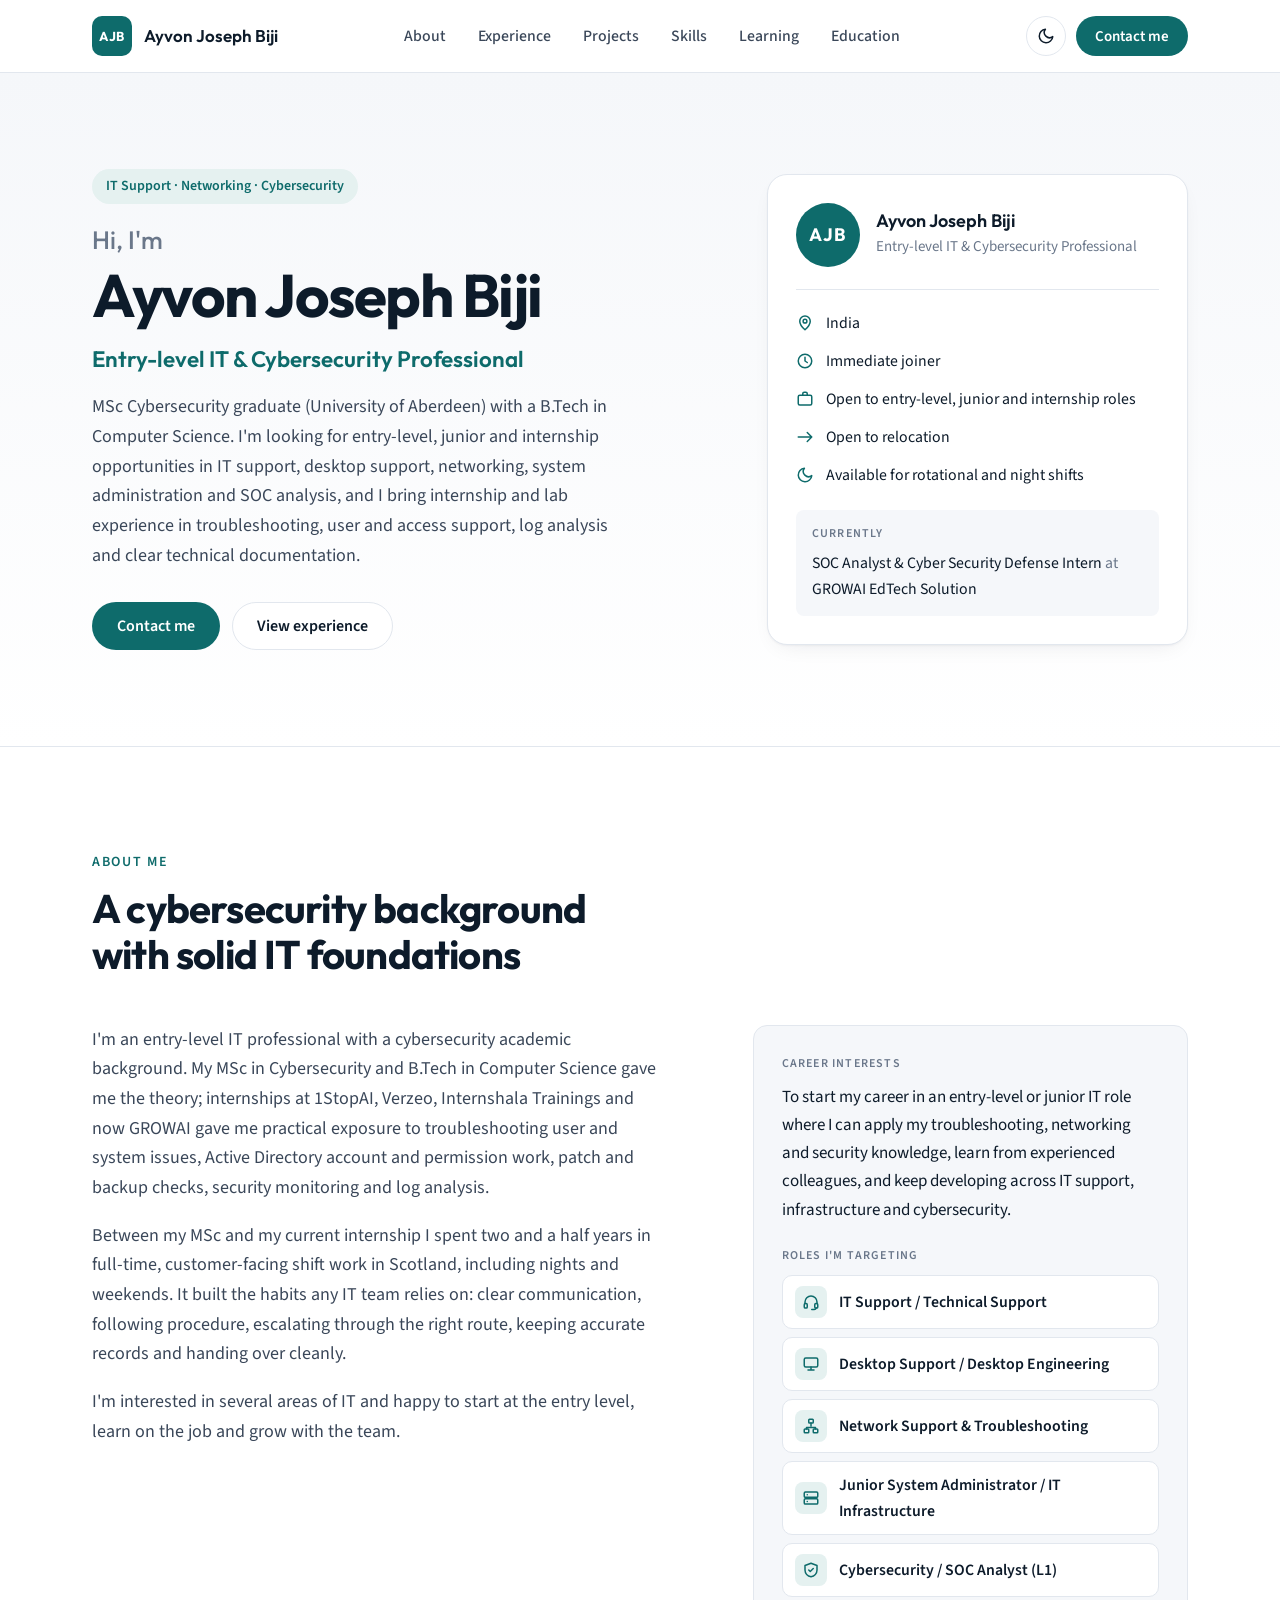
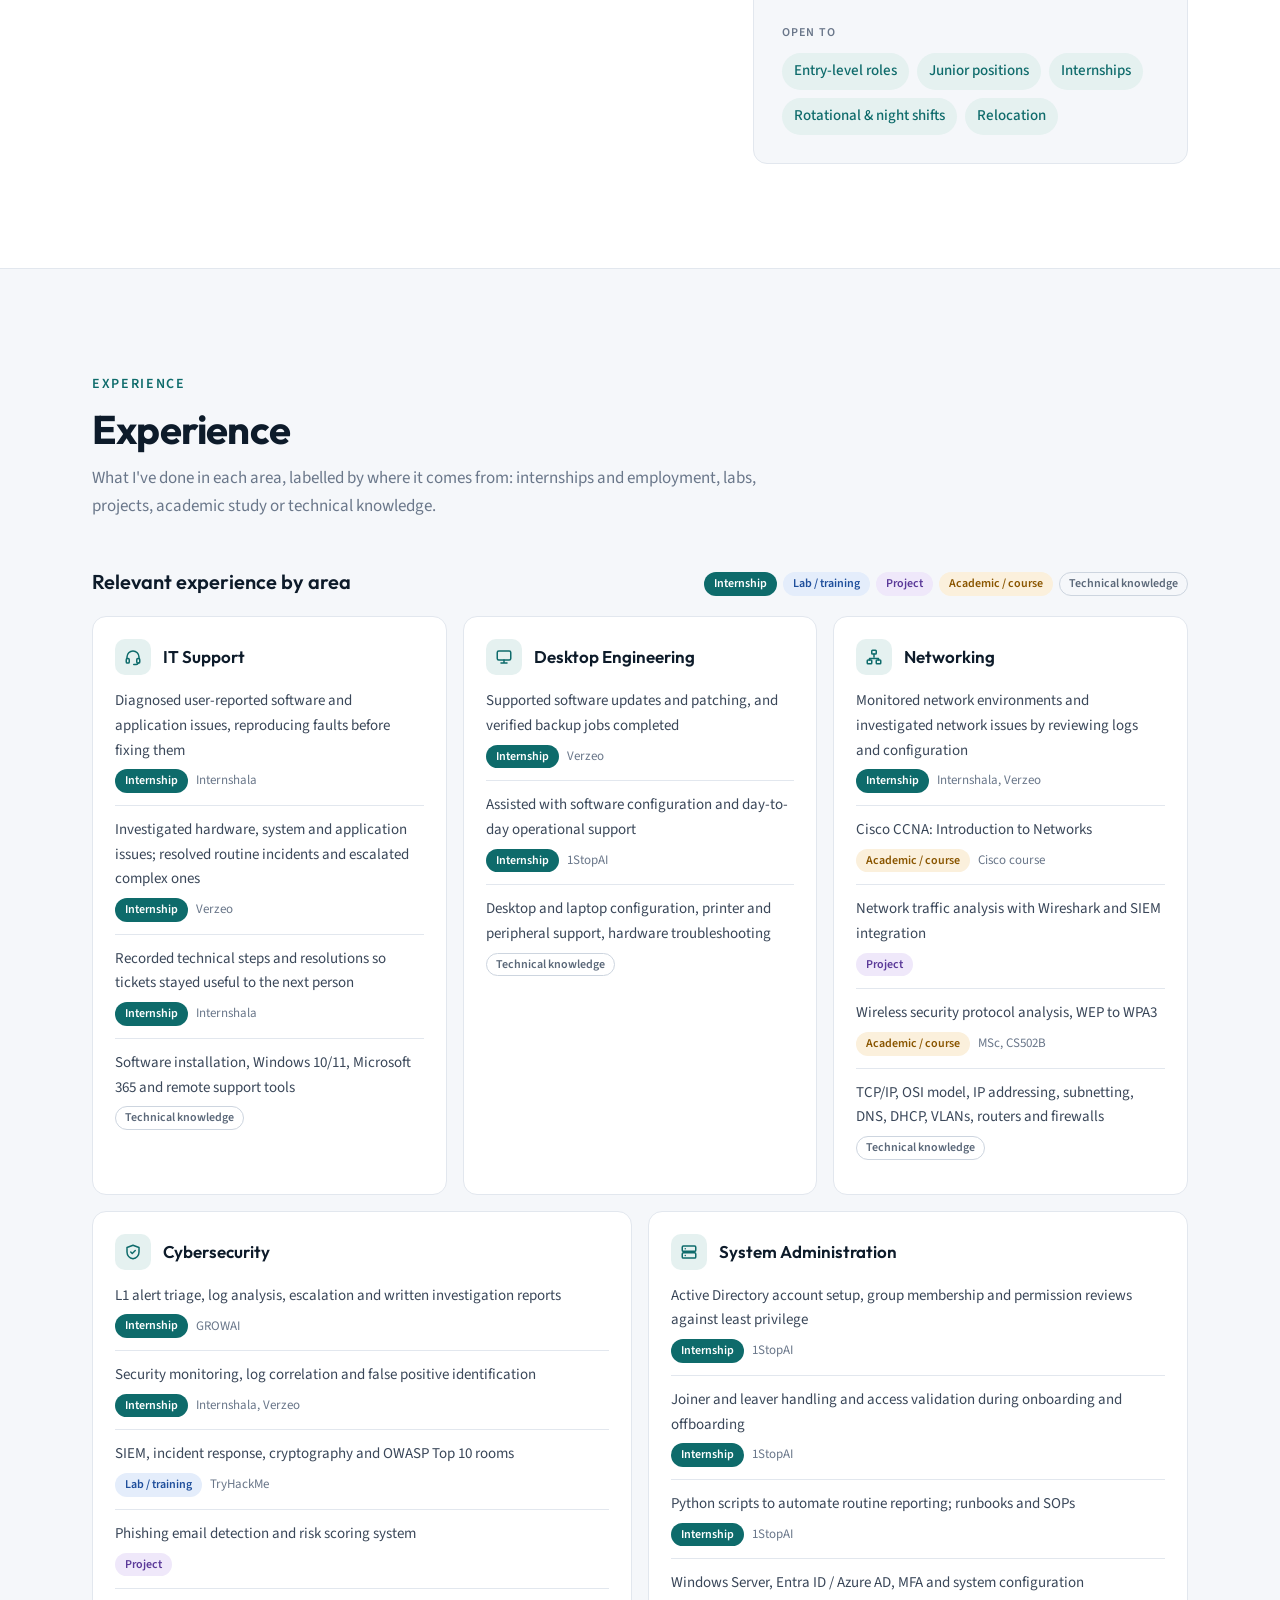
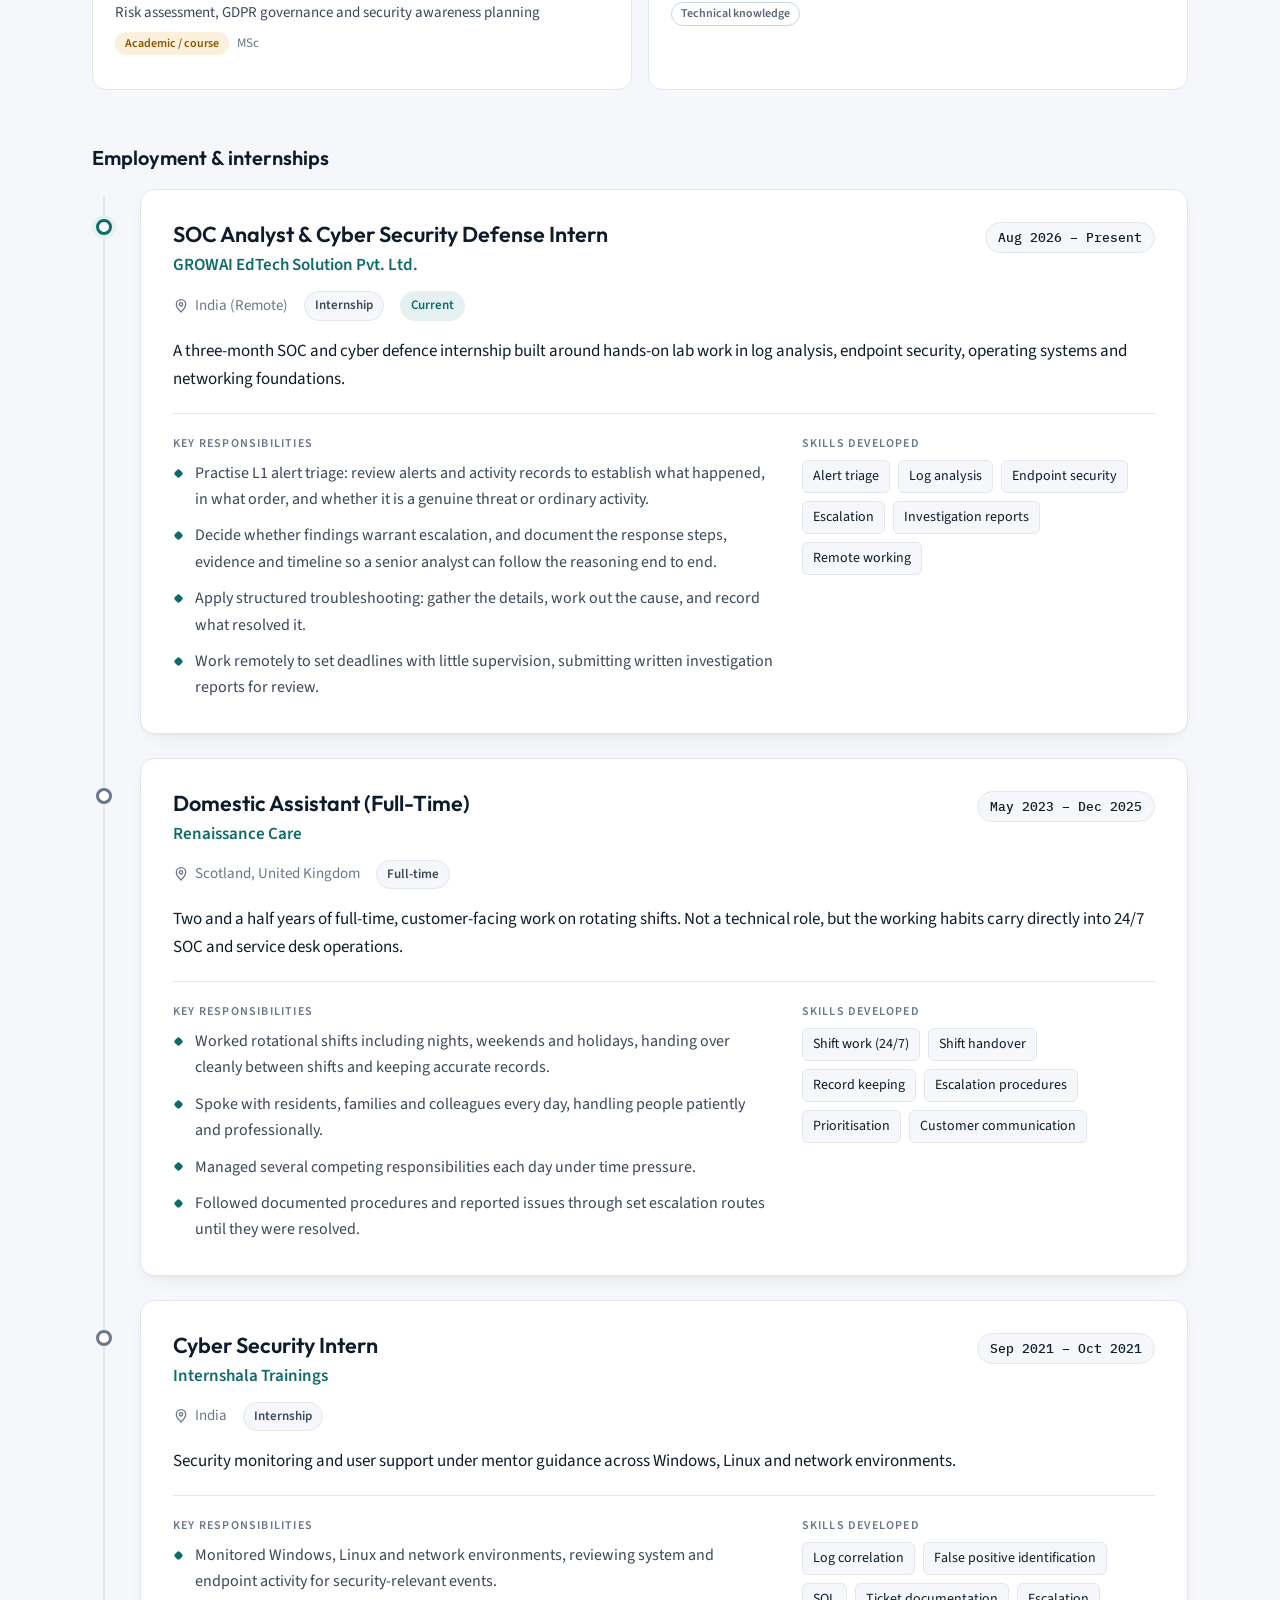
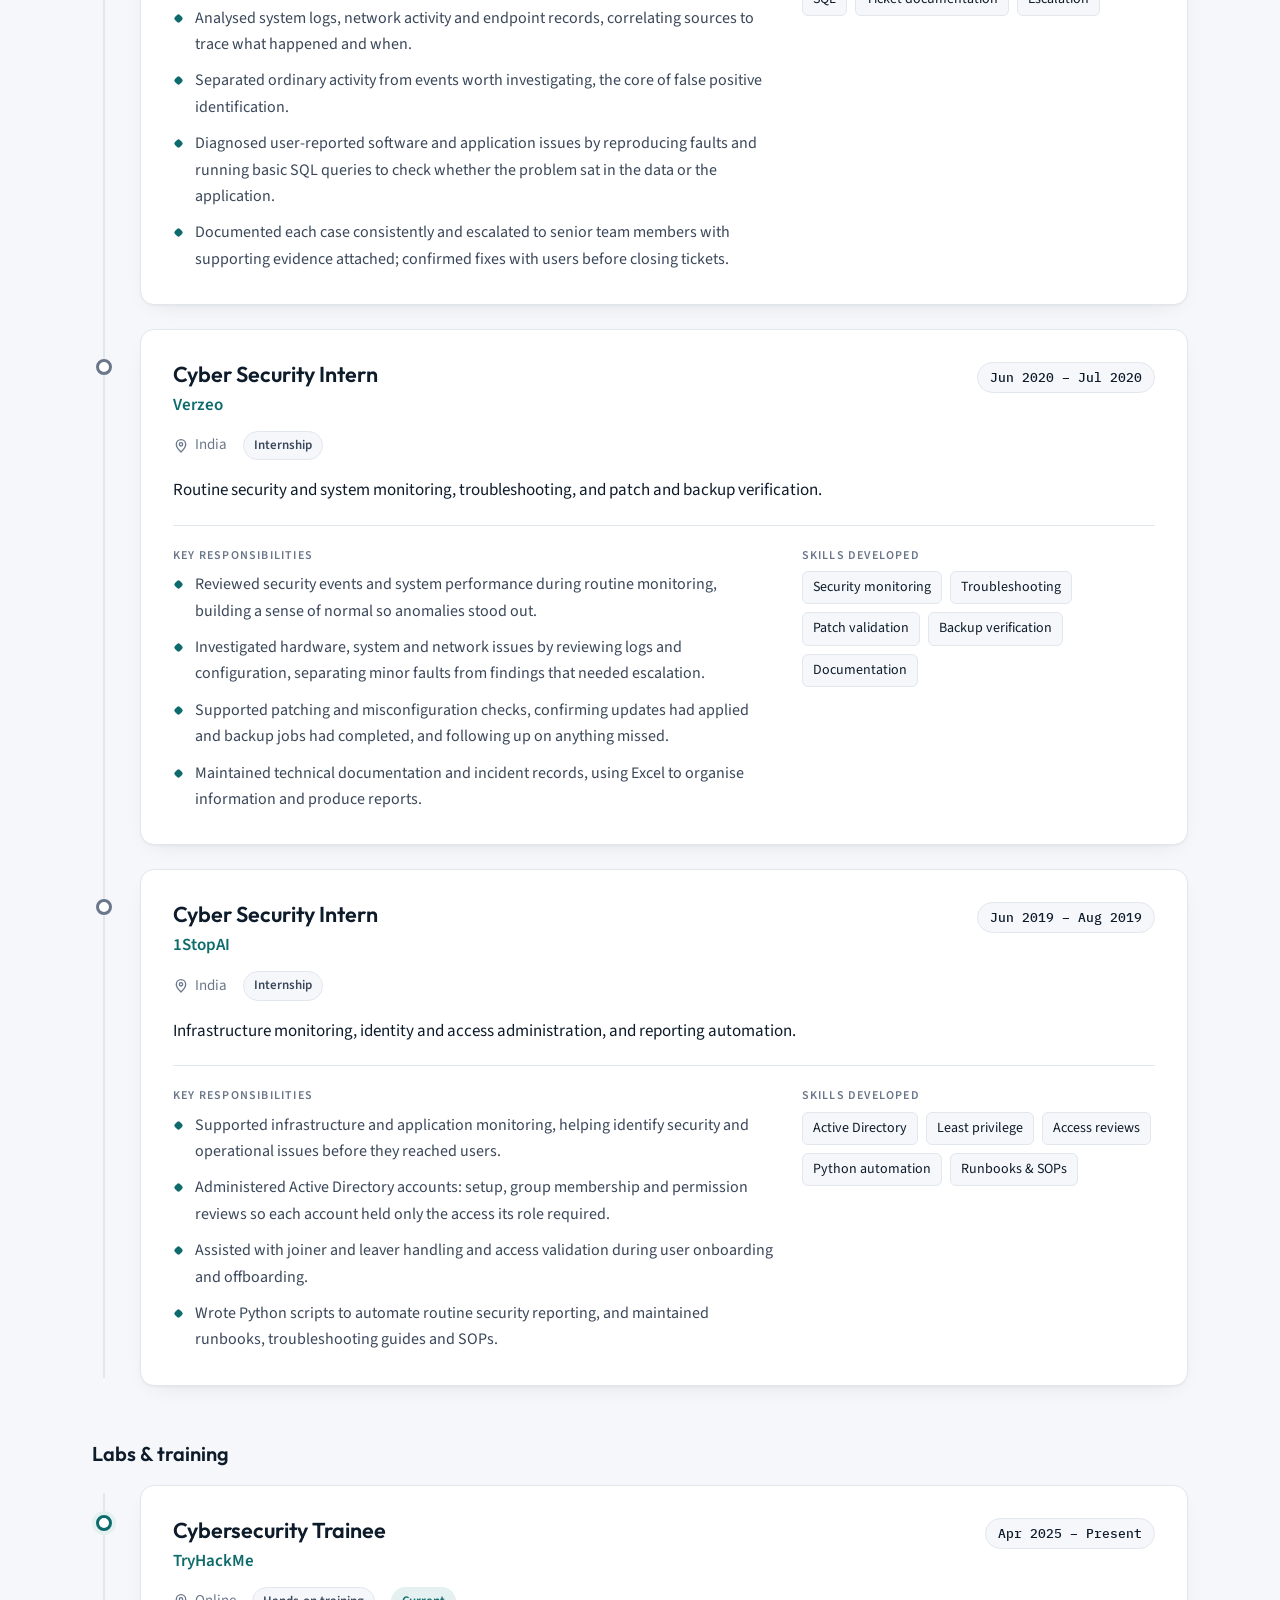
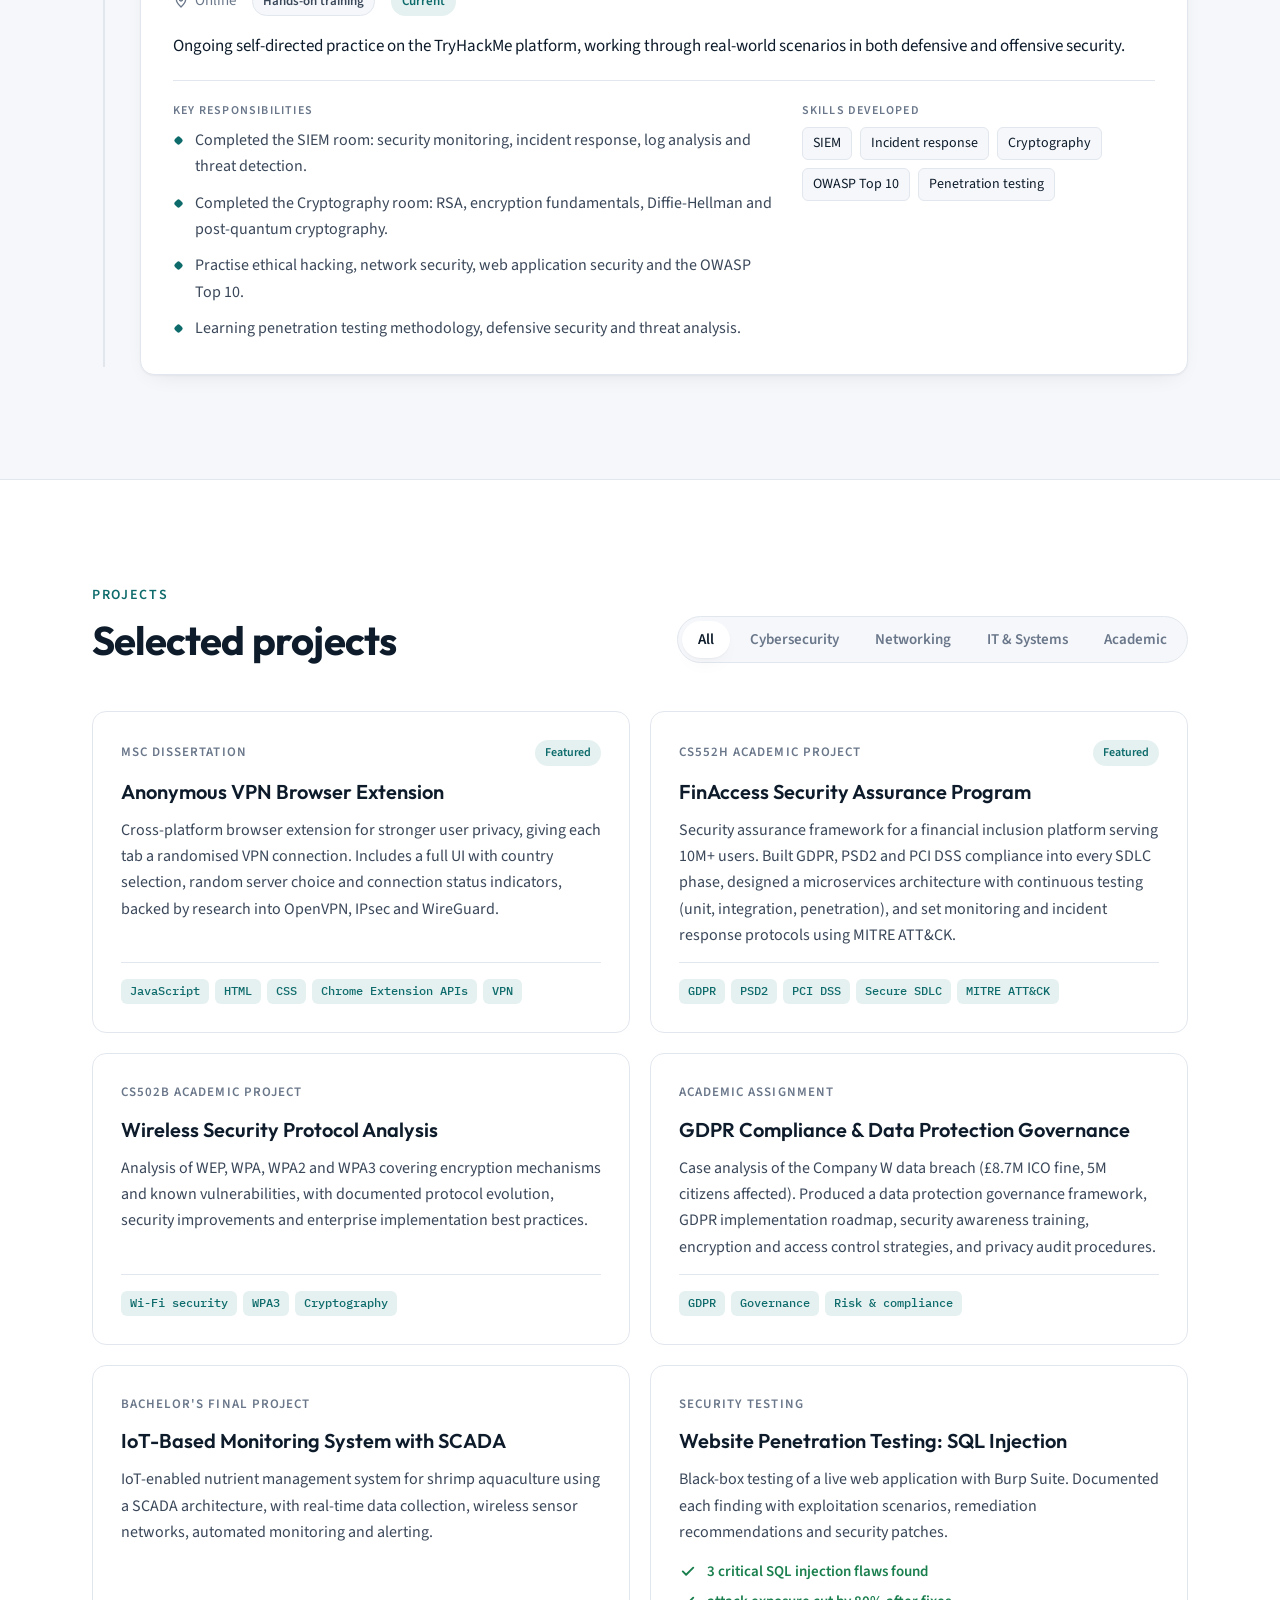
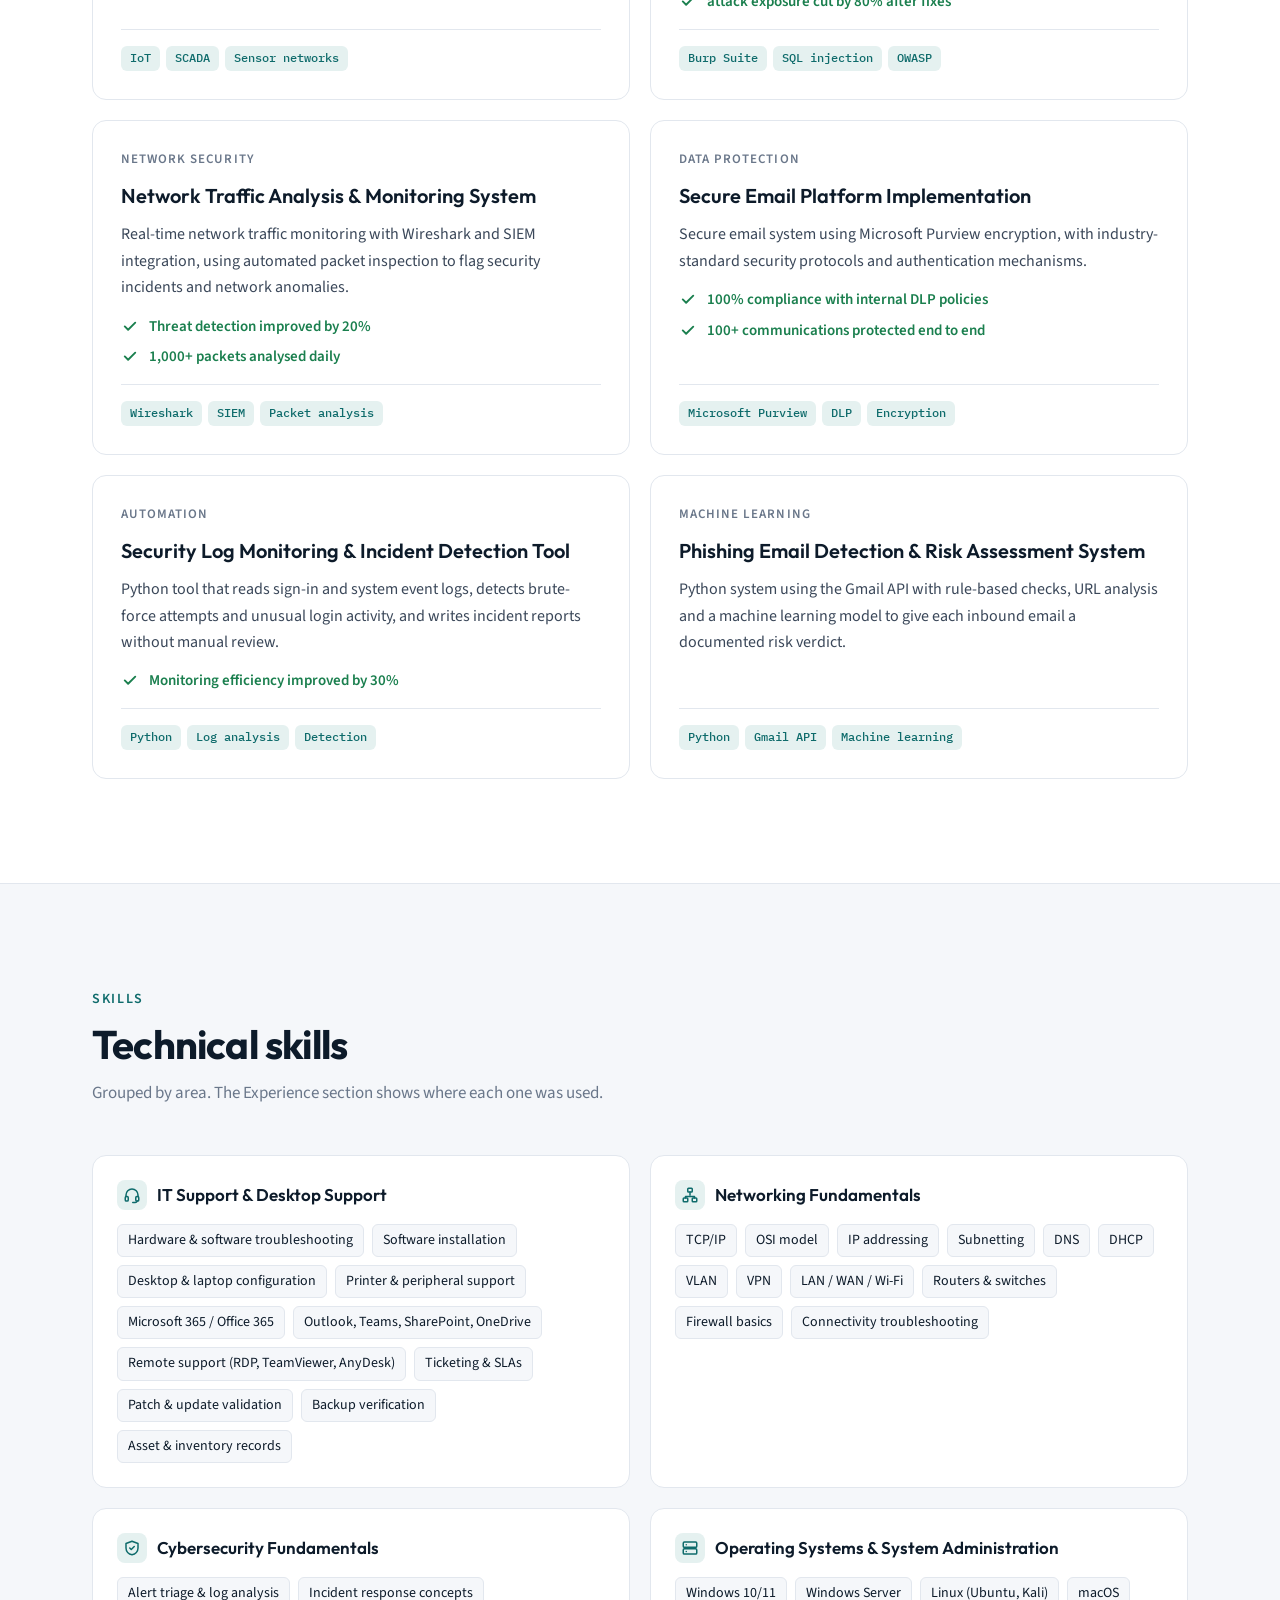
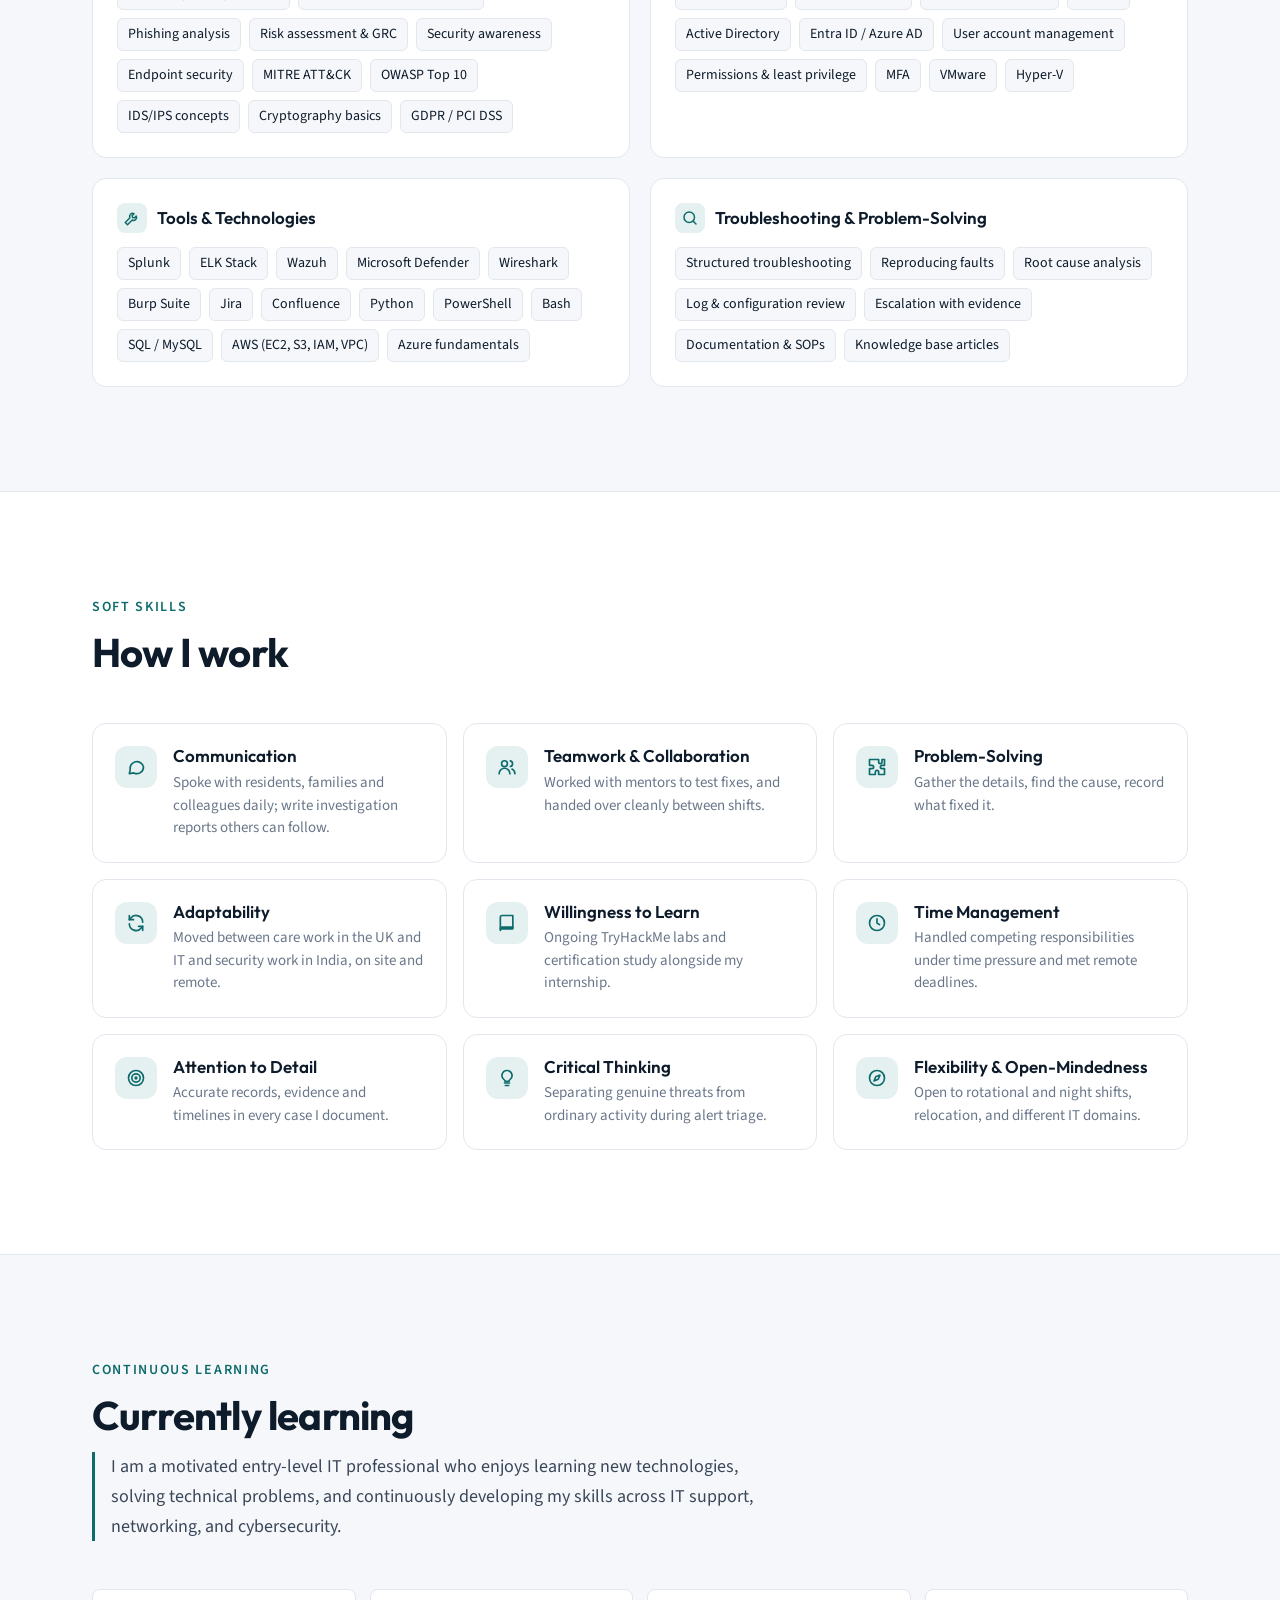
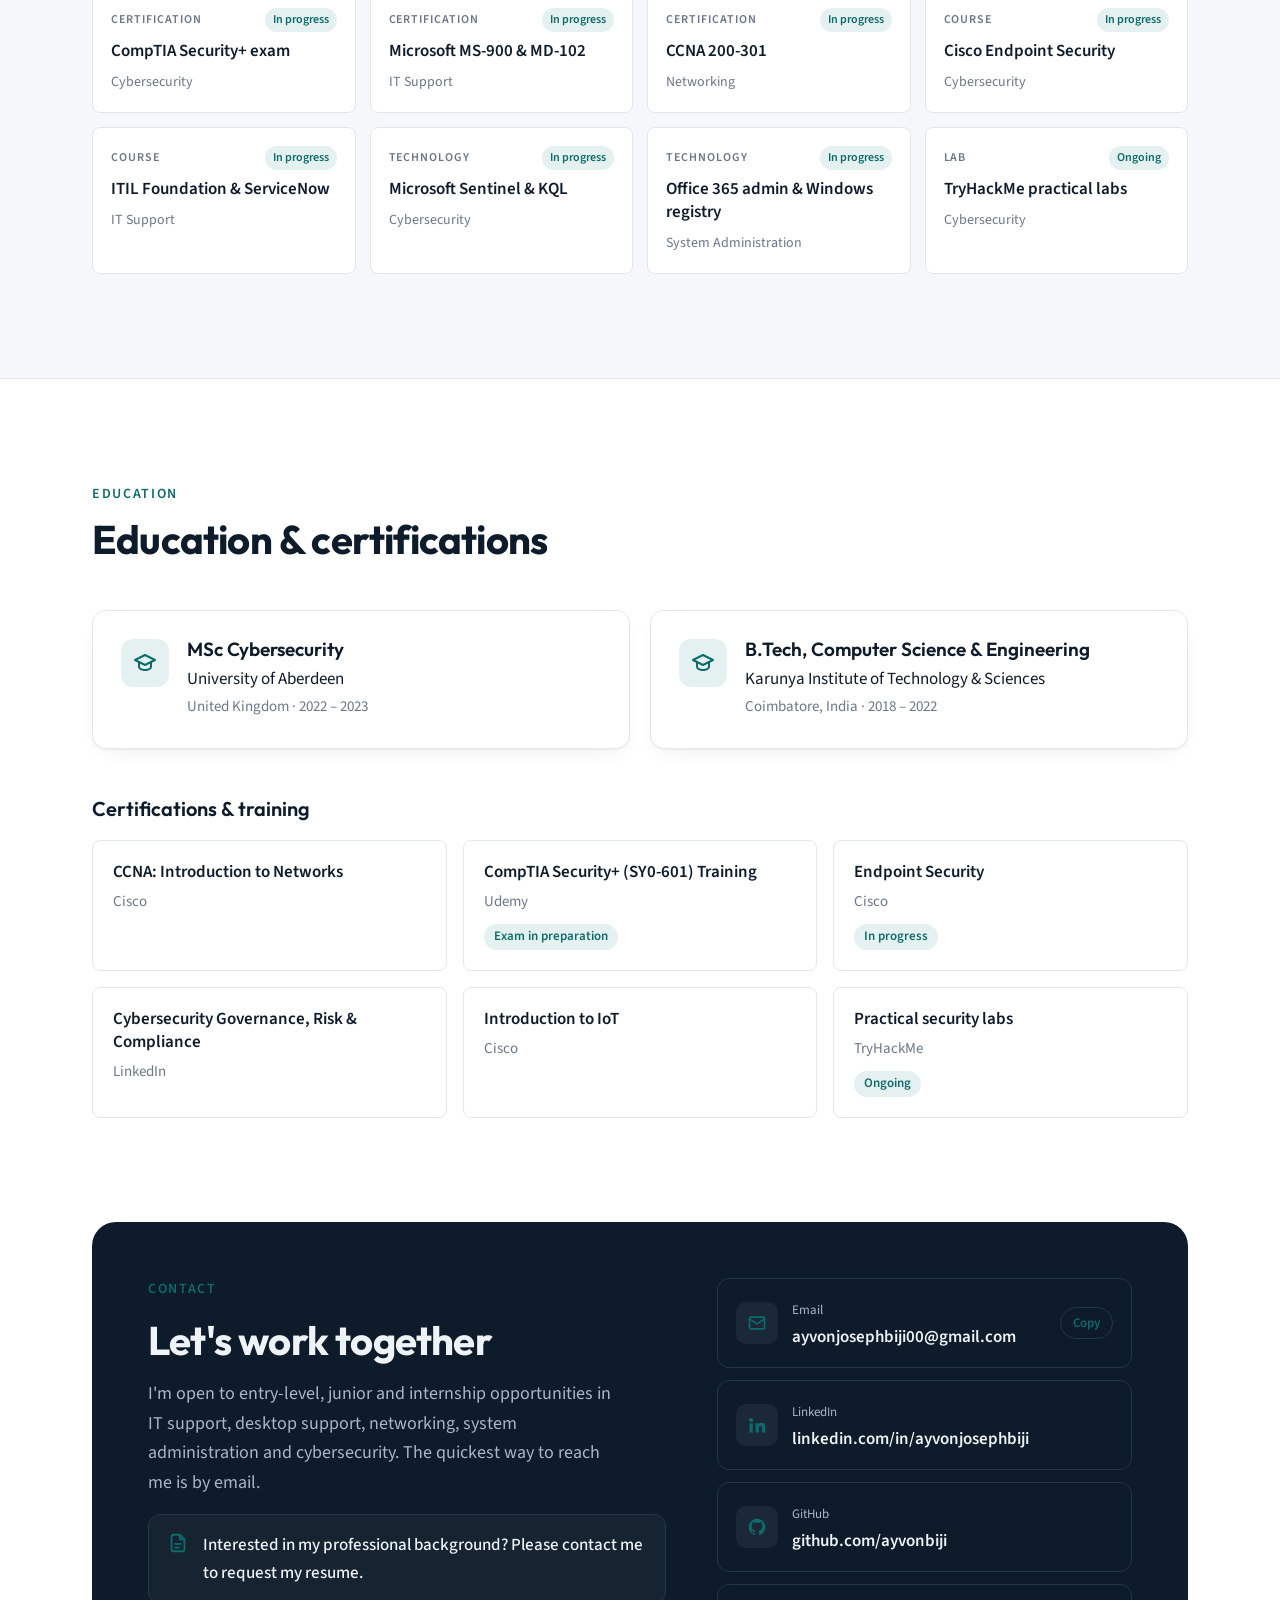
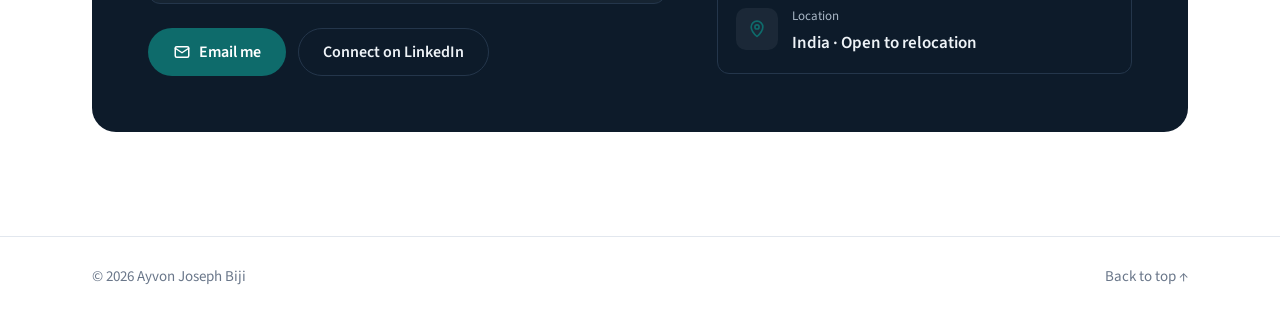
==== commit 2b6ebabc: "Add career interests, experience by area, soft skills and learning sections - Reframe profile for en" ====
--- a/index.html
+++ b/index.html
@@ -3,10 +3,10 @@
 <head>
   <meta charset="utf-8">
   <meta name="viewport" content="width=device-width, initial-scale=1, viewport-fit=cover">
-  <title>Ayvon Joseph Biji · L1 SOC Analyst & IT Support</title>
-  <meta name="description" content="Ayvon Joseph Biji: L1 SOC analyst and IT support professional. MSc Cybersecurity (University of Aberdeen), B.Tech Computer Science. Immediate joiner, open to relocation.">
-  <meta property="og:title" content="Ayvon Joseph Biji · L1 SOC Analyst & IT Support">
-  <meta property="og:description" content="Cybersecurity, SOC and IT support portfolio.">
+  <title>Ayvon Joseph Biji · Entry-level IT & Cybersecurity</title>
+  <meta name="description" content="Ayvon Joseph Biji: entry-level IT and cybersecurity professional for IT support, desktop support, networking, system administration and SOC roles. MSc Cybersecurity (University of Aberdeen), B.Tech Computer Science.">
+  <meta property="og:title" content="Ayvon Joseph Biji · Entry-level IT & Cybersecurity">
+  <meta property="og:description" content="IT support, networking, system administration and cybersecurity portfolio.">
   <meta property="og:type" content="website">
   <meta name="theme-color" content="#ffffff">
   <link rel="icon" href="assets/img/favicon.svg" type="image/svg+xml">
@@ -27,6 +27,7 @@
         <a href="#experience">Experience</a>
         <a href="#projects">Projects</a>
         <a href="#skills">Skills</a>
+        <a href="#learning">Learning</a>
         <a href="#education">Education</a>
         <a class="nav-cta-mobile" href="#contact">Contact</a>
       </nav>
@@ -78,15 +79,17 @@
       <div class="container">
         <div class="section-head">
           <p class="section-kicker">About me</p>
-          <h2>Security operations, backed by solid IT support</h2>
+          <h2>A cybersecurity background with solid IT foundations</h2>
         </div>
         <div class="about-grid">
           <div class="about-text" id="aboutBody"></div>
-          <div class="goal-card">
-            <p class="mini-label">Career goal</p>
+          <div class="goal-card" id="career">
+            <p class="mini-label">Career interests</p>
             <p class="goal-text" id="goalText"></p>
             <p class="mini-label">Roles I'm targeting</p>
-            <ul class="tag-list" id="targetRoles"></ul>
+            <ul class="role-list" id="targetRoles"></ul>
+            <p class="mini-label open-label">Open to</p>
+            <ul class="tag-list" id="openTo"></ul>
           </div>
         </div>
       </div>
@@ -97,10 +100,21 @@
       <div class="container">
         <div class="section-head">
           <p class="section-kicker">Experience</p>
-          <h2>Professional experience</h2>
-          <p class="section-sub">Security internships, hands-on training and full-time shift work, most recent first.</p>
-        </div>
+          <h2>Experience</h2>
+          <p class="section-sub">What I've done in each area, labelled by where it comes from: internships and employment, labs, projects, academic study or technical knowledge.</p>
+        </div>
+
+        <div class="areas-head">
+          <h3 class="group-title">Relevant experience by area</h3>
+          <ul class="legend" id="sourceLegend" aria-label="Source labels"></ul>
+        </div>
+        <div class="area-grid" id="areaGrid"></div>
+
+        <h3 class="group-title timeline-title">Employment &amp; internships</h3>
         <ol class="timeline" id="experienceList"></ol>
+
+        <h3 class="group-title timeline-title">Labs &amp; training</h3>
+        <ol class="timeline" id="trainingList"></ol>
       </div>
     </section>
 
@@ -114,8 +128,10 @@
           </div>
           <div class="tabs" role="group" aria-label="Filter projects" id="filters">
             <button type="button" class="tab" id="f-all" data-filter="all" aria-pressed="true">All</button>
-            <button type="button" class="tab" id="f-academic" data-filter="academic" aria-pressed="false">Academic</button>
-            <button type="button" class="tab" id="f-hands" data-filter="hands-on" aria-pressed="false">Hands-on</button>
+            <button type="button" class="tab" id="f-sec" data-filter="cybersecurity" aria-pressed="false">Cybersecurity</button>
+            <button type="button" class="tab" id="f-net" data-filter="networking" aria-pressed="false">Networking</button>
+            <button type="button" class="tab" id="f-it" data-filter="it-systems" aria-pressed="false">IT &amp; Systems</button>
+            <button type="button" class="tab" id="f-acad" data-filter="academic" aria-pressed="false">Academic</button>
           </div>
         </div>
         <div class="project-grid" id="projectsGrid"></div>
@@ -128,8 +144,32 @@
         <div class="section-head">
           <p class="section-kicker">Skills</p>
           <h2>Technical skills</h2>
+          <p class="section-sub">Grouped by area. The Experience section shows where each one was used.</p>
         </div>
         <div class="skill-grid" id="skillsGrid"></div>
+      </div>
+    </section>
+
+    <!-- Soft skills -->
+    <section class="section" id="soft-skills">
+      <div class="container">
+        <div class="section-head">
+          <p class="section-kicker">Soft skills</p>
+          <h2>How I work</h2>
+        </div>
+        <ul class="soft-grid" id="softGrid"></ul>
+      </div>
+    </section>
+
+    <!-- Continuous learning -->
+    <section class="section section-tint" id="learning">
+      <div class="container learning-wrap">
+        <div class="section-head">
+          <p class="section-kicker">Continuous learning</p>
+          <h2>Currently learning</h2>
+          <p class="learning-intro" id="learningIntro"></p>
+        </div>
+        <ul class="learn-grid" id="learnGrid"></ul>
       </div>
     </section>
 
@@ -153,7 +193,7 @@
           <div class="contact-intro">
             <p class="section-kicker">Contact</p>
             <h2>Let's work together</h2>
-            <p class="contact-lead">I'm open to L1 SOC, incident analyst and IT support opportunities. The quickest way to reach me is by email.</p>
+            <p class="contact-lead">I'm open to entry-level, junior and internship opportunities in IT support, desktop support, networking, system administration and cybersecurity. The quickest way to reach me is by email.</p>
             <div class="resume-note">
               <svg viewBox="0 0 24 24" aria-hidden="true"><path d="M14 3H7a2 2 0 0 0-2 2v14a2 2 0 0 0 2 2h10a2 2 0 0 0 2-2V8l-5-5Z"/><path d="M14 3v5h5M9 13h6M9 17h4"/></svg>
               <p data-bind="resumeRequest"></p>
--- a/assets/css/styles.css
+++ b/assets/css/styles.css
@@ -258,3 +258,113 @@
   .logo-text { display: none; }
 }
 .muted { color: var(--muted); }
+
+/* ===== Additions: career interests, experience by area, soft skills, learning ===== */
+:root {
+  --src-work-bg: #0e6b6b; --src-work-fg: #ffffff;
+  --src-lab-bg: #e4edfb; --src-lab-fg: #1f4f9c;
+  --src-proj-bg: #efe8fa; --src-proj-fg: #5b3a99;
+  --src-acad-bg: #fbf0dc; --src-acad-fg: #8a5600;
+  --src-know-bg: transparent; --src-know-fg: #5b6879; --src-know-line: #cdd5df;
+}
+@media (prefers-color-scheme: dark) {
+  :root:not([data-theme="light"]) {
+    --src-work-bg: #4fbdb2; --src-work-fg: #06201e;
+    --src-lab-bg: #172a47; --src-lab-fg: #9cc0f5;
+    --src-proj-bg: #261d3d; --src-proj-fg: #c6b2f0;
+    --src-acad-bg: #33270f; --src-acad-fg: #f0c27a;
+    --src-know-bg: transparent; --src-know-fg: #9aa8b8; --src-know-line: #34465b;
+  }
+}
+:root[data-theme="dark"] {
+  --src-work-bg: #4fbdb2; --src-work-fg: #06201e;
+  --src-lab-bg: #172a47; --src-lab-fg: #9cc0f5;
+  --src-proj-bg: #261d3d; --src-proj-fg: #c6b2f0;
+  --src-acad-bg: #33270f; --src-acad-fg: #f0c27a;
+  --src-know-bg: transparent; --src-know-fg: #9aa8b8; --src-know-line: #34465b;
+}
+
+/* Career interests */
+.role-list { list-style: none; padding: 0; display: grid; gap: 8px; margin-bottom: 18px; }
+.role-list li { display: flex; align-items: center; gap: 12px; padding: 10px 12px; background: var(--card); border: 1px solid var(--line); border-radius: 10px; font-weight: 600; color: var(--ink); font-size: 0.9875rem; transition: border-color .2s, transform .2s; }
+.role-list li:hover { border-color: var(--accent); transform: translateX(2px); }
+.role-icon { display: grid; place-items: center; width: 32px; height: 32px; border-radius: 8px; background: var(--accent-soft); color: var(--accent); flex: none; }
+.role-icon svg, .area-icon svg, .skill-icon svg, .soft-icon svg { width: 18px; height: 18px; fill: none; stroke: currentColor; stroke-width: 2; stroke-linecap: round; stroke-linejoin: round; }
+.open-label { margin-top: 4px; }
+
+/* Group titles inside a section */
+.group-title { font-size: 1.25rem; font-weight: 600; }
+.timeline-title { margin: 56px 0 20px; }
+.areas-head { display: flex; justify-content: space-between; align-items: center; gap: 12px 24px; flex-wrap: wrap; margin-bottom: 20px; }
+
+/* Source labels */
+.legend { list-style: none; padding: 0; display: flex; flex-wrap: wrap; gap: 6px; }
+.src { display: inline-block; font-size: 0.75rem; font-weight: 600; line-height: 1.3; padding: 3px 9px; border-radius: 999px; white-space: nowrap; border: 1px solid transparent; }
+.src-internship, .src-employment { background: var(--src-work-bg); color: var(--src-work-fg); }
+.src-lab { background: var(--src-lab-bg); color: var(--src-lab-fg); }
+.src-project { background: var(--src-proj-bg); color: var(--src-proj-fg); }
+.src-academic { background: var(--src-acad-bg); color: var(--src-acad-fg); }
+.src-knowledge { background: var(--src-know-bg); color: var(--src-know-fg); border-color: var(--src-know-line); }
+
+/* Experience by area */
+.area-grid { display: grid; grid-template-columns: repeat(6, minmax(0, 1fr)); gap: 16px; }
+.area-card { grid-column: span 2; background: var(--card); border: 1px solid var(--line); border-radius: var(--radius); padding: 22px; min-width: 0; transition: border-color .2s, box-shadow .2s; }
+.area-card:nth-child(4), .area-card:nth-child(5) { grid-column: span 3; }
+.area-card:hover { border-color: color-mix(in srgb, var(--accent) 40%, var(--line)); box-shadow: var(--shadow); }
+.area-head { display: flex; align-items: center; gap: 12px; margin-bottom: 14px; }
+.area-icon { display: grid; place-items: center; width: 36px; height: 36px; border-radius: 10px; background: var(--accent-soft); color: var(--accent); flex: none; }
+.area-head h4 { margin: 0; font: 600 1.0625rem/1.2 var(--font-head); color: var(--ink); }
+.area-items { list-style: none; padding: 0; margin: 0; display: grid; }
+.area-items li { display: grid; gap: 6px; padding: 12px 0; border-top: 1px solid var(--line); font-size: 0.9375rem; color: var(--text); }
+.area-items li:first-child { border-top: 0; padding-top: 0; }
+.area-src { display: flex; flex-wrap: wrap; align-items: center; gap: 6px 8px; }
+.area-where { font-size: 0.8125rem; color: var(--muted); }
+
+/* Card hover lift (subtle) */
+.exp-card, .skill-card, .edu-card { transition: border-color .2s, box-shadow .2s, transform .2s; }
+.skill-card:hover, .edu-card:hover { border-color: color-mix(in srgb, var(--accent) 40%, var(--line)); transform: translateY(-2px); box-shadow: var(--shadow); }
+.project:hover { transform: translateY(-2px); }
+.skill-icon { display: inline-grid; place-items: center; width: 30px; height: 30px; border-radius: 8px; background: var(--accent-soft); color: var(--accent); flex: none; }
+.skill-card h3:has(.skill-icon)::before { display: none; }
+
+/* Projects: five filter tabs wrap neatly */
+.tabs { flex-wrap: wrap; }
+
+/* Soft skills */
+.soft-grid { list-style: none; padding: 0; display: grid; grid-template-columns: repeat(3, minmax(0, 1fr)); gap: 16px; }
+.soft-card { display: flex; gap: 16px; align-items: flex-start; padding: 22px; background: var(--card); border: 1px solid var(--line); border-radius: var(--radius); min-width: 0; transition: border-color .2s, transform .2s, box-shadow .2s; }
+.soft-card:hover { border-color: color-mix(in srgb, var(--accent) 40%, var(--line)); transform: translateY(-2px); box-shadow: var(--shadow); }
+.soft-icon { display: grid; place-items: center; width: 42px; height: 42px; border-radius: 12px; background: var(--accent-soft); color: var(--accent); flex: none; }
+.soft-icon svg { width: 20px; height: 20px; }
+.soft-card h3 { font-size: 1.0625rem; font-weight: 600; }
+.soft-card p { margin-top: 6px; font-size: 0.9375rem; color: var(--muted); line-height: 1.5; }
+
+/* Continuous learning */
+.learning-intro { margin-top: 14px; font-size: 1.125rem; color: var(--text); border-left: 3px solid var(--accent); padding-left: 16px; }
+.learn-grid { list-style: none; padding: 0; display: grid; grid-template-columns: repeat(4, minmax(0, 1fr)); gap: 14px; }
+.learn-item { display: grid; gap: 8px; align-content: start; padding: 18px; background: var(--card); border: 1px solid var(--line); border-radius: var(--radius-sm); min-width: 0; transition: border-color .2s; }
+.learn-item:hover { border-color: var(--accent); }
+.learn-top { display: flex; justify-content: space-between; align-items: center; gap: 8px; flex-wrap: wrap; }
+.learn-type { font-size: 0.75rem; font-weight: 600; text-transform: uppercase; letter-spacing: 0.08em; color: var(--muted); }
+.learn-status { font-size: 0.75rem; font-weight: 600; padding: 2px 8px; border-radius: 999px; background: var(--accent-soft); color: var(--accent); }
+.learn-status.st-completed { background: var(--src-work-bg); color: var(--src-work-fg); }
+.learn-status.st-planned { background: transparent; color: var(--muted); border: 1px solid var(--line); }
+.learn-name { font-weight: 600; color: var(--ink); line-height: 1.35; }
+.learn-area { font-size: 0.875rem; color: var(--muted); }
+
+/* Responsive for additions */
+@media (max-width: 1024px) {
+  .area-grid { grid-template-columns: repeat(2, minmax(0, 1fr)); }
+  .area-card, .area-card:nth-child(4), .area-card:nth-child(5) { grid-column: auto; }
+  .area-card:nth-child(5) { grid-column: 1 / -1; }
+  .soft-grid { grid-template-columns: repeat(2, minmax(0, 1fr)); }
+  .learn-grid { grid-template-columns: repeat(2, minmax(0, 1fr)); }
+}
+@media (max-width: 640px) {
+  .area-grid, .soft-grid, .learn-grid { grid-template-columns: minmax(0, 1fr); }
+  .area-card:nth-child(5) { grid-column: auto; }
+  .timeline-title { margin-top: 40px; }
+}
+@media (prefers-reduced-motion: reduce) {
+  .role-list li:hover, .soft-card:hover, .skill-card:hover, .edu-card:hover, .project:hover { transform: none; }
+}
